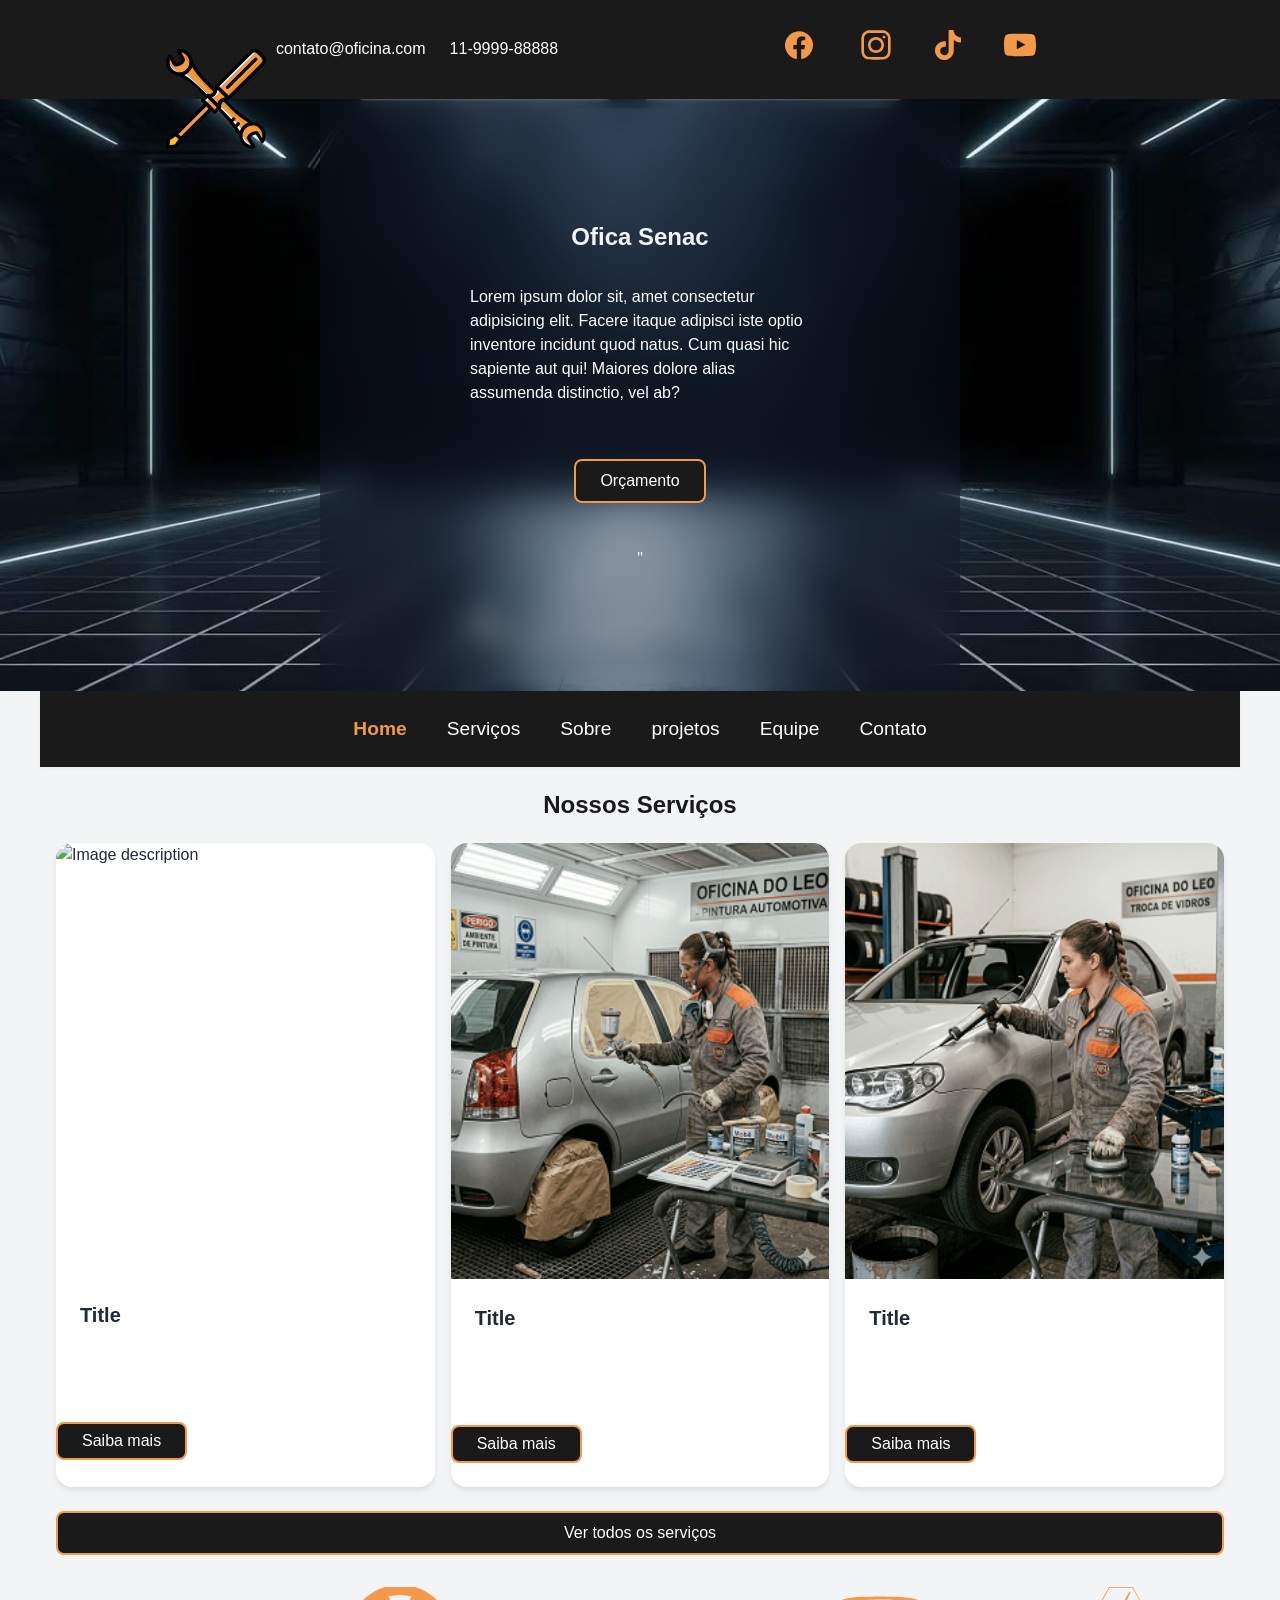
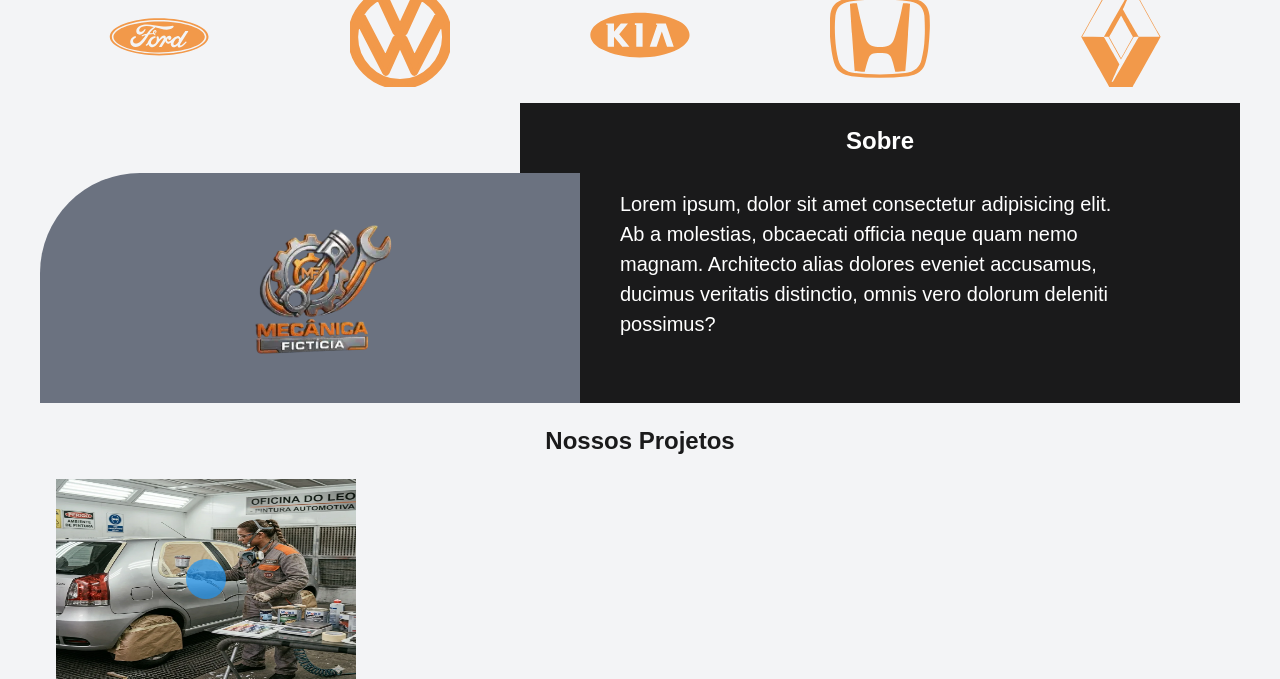
==== index.html @ e1b53704 "Message: Adicionando fontes." ====
<!DOCTYPE html>
<html lang="pt-BR">
<head>
    <meta charset="UTF-8">
    <meta name="viewport" content="width=device-width, initial-scale=1.0">
    <title>Oficina Senac</title>
    <meta name="description" content="Oficina de Desenvolvimento de sites para carros">
    <meta name="keywords" content="keyword1, keyword2">
    <meta property="og:title" content="Page Title">
    <meta property="og:description" content="Page description">
    <meta property="og:type" content="website">
    <meta property="og:url" content="https://www.example.com">
    <meta property="og:image" content="https://www.example.com/image.jpg">
    <meta name="twitter:card" content="summary_large_image">
    <meta name="twitter:title" content="Page Title">
    <meta name="twitter:description" content="Page description">
    <meta name="twitter:image" content="https://www.example.com/image.jpg">

    <link rel="preload" href="assets/css/microframework.css" as="style"
            onload="this.rel='stylesheet'">
    <noscript>
        <link rel="stylesheet" href="assets/css/microframework.css">
    </noscript>
</head>
<body class="bem-cursor">
    <nav class="bem-navbar">
        <header>
            <a href="#" class="bem-navbar__brand">
                <svg class="bem-logo" height="100px" width="100px" version="1.1" id="Layer_1" xmlns="http://www.w3.org/2000/svg" xmlns:xlink="http://www.w3.org/1999/xlink" viewBox="0 0 512.853 512.853" xml:space="preserve" fill="#000000">
                    <g id="SVGRepo_bgCarrier" stroke-width="0"></g>
                    <g id="SVGRepo_tracerCarrier" stroke-linecap="round" stroke-linejoin="round"></g>
                    <g id="SVGRepo_iconCarrier"> 
                        <path style="fill:#f2994a ;" =""="" d="M443.733,492.928l-15.36-40.107l0.853-3.413c4.267-11.093,15.36-16.213,29.013-13.653l4.267,0.853 l29.013,42.667c11.093-19.627,0.853-51.2-24.747-72.533c-18.773-14.507-42.667-18.773-58.027-10.24 c-24.747,13.653-21.333,51.2,5.12,77.653C426.667,487.808,429.227,492.075,443.733,492.928"></path> 
                        <path style="fill:#FFFFFF;" d="M413.867,474.155c-23.04-23.04-28.16-54.613-12.8-71.68c-22.187,23.04-22.187,60.587,0.853,83.627 c13.653,13.653,30.72,18.773,48.64,17.067l-6.827-9.387C433.493,490.368,423.253,483.542,413.867,474.155"></path> 
                        <path style="fill:#FD9808;" d="M477.867,395.648c-19.627-14.507-46.933-14.507-67.413-0.853c-3.413,2.56-6.827,5.12-9.387,7.68 c1.707-1.707,4.267-3.413,6.827-5.12c15.36-8.533,38.4-4.267,58.027,10.24c24.747,19.627,34.987,48.64,26.453,68.267l0.853,0.853 C511.147,451.115,506.027,415.275,477.867,395.648"></path> 
                        <path style="fill:#f2994a ;" =""="" d="M111.787,89.302L111.787,89.302c5.12,13.653,4.267,23.893-4.267,26.453 c-5.12,1.707-11.947,0.853-19.627-2.56l0,0c31.573,24.747,168.96,157.867,197.973,186.88l35.84,35.84 c23.04,23.04,55.467,60.587,79.36,89.6l0,0c-5.12-12.8-5.12-23.04,4.267-26.453c5.12-1.707,11.947-0.853,19.627,2.56l0,0 c-29.013-24.747-66.56-56.32-89.6-79.36l-35.84-35.84C271.36,257.408,136.533,120.875,111.787,89.302"></path> 
                        <path style="fill:#FFFFFF;" d="M321.707,336.768l-35.84-35.84c-25.6-25.6-159.573-156.16-186.88-177.493 c-8.533,5.12-18.773,7.68-29.013,7.68l-0.853,0.853c36.693,18.773,175.787,150.187,205.653,180.053l35.84,35.84 c23.04,23.04,51.2,64,72.533,96.427l0.853-0.853c0-10.24,2.56-19.627,7.68-29.013C369.493,387.968,342.187,357.248,321.707,336.768"></path> 
                        <path style="fill:#FD9808;" d="M311.467,276.182C282.453,247.168,149.333,108.928,130.56,72.235l-0.853,0.853 c0,10.24-2.56,19.627-7.68,29.013c21.333,27.307,153.6,159.573,179.2,185.173l35.84,35.84c20.48,20.48,51.2,46.933,77.653,69.973 c8.533-5.12,18.773-7.68,29.013-7.68l0.853-0.853c-32.427-21.333-73.387-49.493-96.427-72.533L311.467,276.182z"></path> 
                        <path style="fill:#f2994a ;" =""="" d="M63.147,16.768l22.187,46.08l-1.707,3.413c-3.413,11.093-15.36,16.213-29.013,12.8l-4.267-0.853 L21.333,35.542c-11.093,19.627-0.853,51.2,24.747,72.533c18.773,14.507,42.667,18.773,58.027,10.24 c24.747-13.653,21.333-51.2-5.12-77.653C86.187,27.862,77.653,18.475,63.147,16.768"></path> 
                        <path style="fill:#FD9808;" d="M62.293,10.795l5.973,11.093c10.24,3.413,21.333,9.387,30.72,18.773 c23.04,23.04,28.16,54.613,12.8,71.68c22.187-23.04,22.187-60.587-0.853-83.627C97.28,15.062,79.36,9.088,62.293,10.795"></path> 
                        <path style="fill:#FFFFFF;" d="M104.107,118.315c-15.36,8.533-38.4,4.267-58.027-10.24c-24.747-19.627-34.987-48.64-26.453-68.267 l-0.853-1.707c-17.067,25.6-11.947,62.293,15.36,81.92c19.627,14.507,46.933,14.507,67.413,0.853c3.413-2.56,6.827-5.12,9.387-7.68 C109.227,114.902,106.667,116.608,104.107,118.315"></path> 
                        <path style="fill:#FCC309;" d="M19.627,504.022L7.68,492.075l11.947-35.84l35.84-23.893l23.893,23.893l-23.893,35.84L19.627,504.022 z"></path> 
                        <g> 
                        <path style="fill:#f2994a ;" =""="" d="M80.213,457.088L56.32,433.195l152.747-152.747l23.893,23.893L80.213,457.088z"></path> 
                        <path style="fill:#f2994a ;" =""="" d="M238.08,308.608l-34.133-34.133l23.893-23.893l34.133,34.133L238.08,308.608z"></path> 
                        </g> 
                        <path style="fill:#FD9808;" d="M259.413,287.275l-23.893,23.893l12.8,12.8l23.893-23.893L259.413,287.275z"></path> 
                        <path style="fill:#FFFFFF;" d="M211.627,240.342l-23.893,24.747l12.8,12.8l23.893-23.893L211.627,240.342z"></path> 
                        <path style="fill:#f2994a ;" =""="" d="M256.853,290.688c12.8-18.773,15.36-29.013,22.187-35.84c6.827-6.827,17.92-9.387,24.747-11.093 L268.8,208.768c-1.707,7.68-4.267,17.92-11.093,24.747s-17.92,9.387-35.84,22.187L256.853,290.688z"></path> 
                        <path style="fill:#FFFFFF;" d="M260.267,236.928c6.827-6.827,10.24-17.067,12.8-23.04l12.8,12.8L256,196.822 c0.853,9.387,0.853,23.04-5.973,29.867c-6.827,6.827-17.92,15.36-27.307,12.8l8.533,8.533 C237.227,248.022,252.587,244.608,260.267,236.928"></path> 
                        <path style="fill:#FD9808;" d="M298.667,240.342c-6.827,2.56-16.213,5.973-23.04,12.8s-10.24,17.067-12.8,23.04l-23.893-2.56 l29.867,29.867c10.24-19.627,9.387-33.28,16.213-40.96c6.827-6.827,20.48-6.827,29.867-5.973L298.667,240.342z"></path> 
                        <path style="fill:#f2994a ;" =""="" d="M303.787,243.755l-34.133-34.133L452.267,26.155c9.387-9.387,24.747-9.387,34.133,0l0,0 c9.387,9.387,9.387,23.893,0,33.28L303.787,243.755z"></path> 
                        <path style="fill:#FFFFFF;" d="M268.8,209.622l183.467-184.32c9.387-9.387,24.747-9.387,34.133,0l-9.387-9.387 c-11.093-11.093-29.867-11.093-40.96,0L256,195.968l29.867,29.867L268.8,209.622z"></path> 
                        <path style="fill:#FD9808;" d="M495.787,35.542l-9.387-9.387c9.387,9.387,9.387,23.893,0,33.28l-183.467,184.32l12.8,12.8 L495.787,75.648C506.88,64.555,506.88,46.635,495.787,35.542"></path> 
                        <path d="M354.133,408.448c-2.56,0-4.267-0.853-5.973-2.56c-3.413-3.413-3.413-8.533,0-11.947l17.067-17.067 c3.413-3.413,8.533-3.413,11.947,0c3.413,3.413,3.413,8.533,0,11.947l-17.067,17.067C358.4,407.595,356.693,408.448,354.133,408.448 z"></path> 
                        <path d="M69.973,137.088c-13.653,0-27.307-4.267-39.253-12.8C0,102.955-7.68,61.995,12.8,31.275c1.707-2.56,4.267-4.267,6.827-3.413 c2.56,0,5.973,1.707,6.827,4.267L51.2,73.088c11.947,0.853,23.893-5.973,29.013-17.067l0,0L56.32,13.355 c-1.707-2.56-1.707-5.973,0-8.533c0.853-1.707,3.413-3.413,5.973-4.267c20.48-1.707,40.96,5.12,55.467,19.627 s21.333,34.133,19.627,54.613s-12.8,38.4-29.867,50.347C96.427,133.675,82.773,137.088,69.973,137.088z M20.48,54.315 c-5.973,20.48,1.707,43.52,19.627,56.32c17.067,11.947,40.107,11.947,57.173,0.853c12.8-8.533,21.333-22.187,23.04-37.547 s-4.267-29.867-14.507-40.96c-7.68-7.68-17.067-12.8-27.307-14.507L97.28,50.902c1.707,2.56,1.707,5.12,0,7.68l-1.707,4.267 C87.04,79.915,69.12,90.155,49.493,89.302h-4.267c-2.56,0-5.12-1.707-6.827-4.267L20.48,54.315z"></path> 
                        <path d="M443.733,510.848c-17.92,0-34.987-6.827-47.787-19.627c-14.507-14.507-21.333-34.133-19.627-54.613 c1.707-20.48,12.8-38.4,29.867-50.347c23.04-15.36,53.76-15.36,76.8,0.853c29.867,21.333,38.4,62.293,17.92,93.013 c-1.707,2.56-4.267,3.413-7.68,4.267c-2.56,0-5.973-1.707-6.827-4.267l-23.893-40.96c-12.8-0.853-23.893,5.973-29.867,17.067 l24.747,41.813c1.707,2.56,1.707,5.973,0,8.533c-1.707,2.56-4.267,4.267-6.827,4.267 C448.853,510.848,446.293,510.848,443.733,510.848z M443.733,391.382c-10.24,0-19.627,2.56-28.16,8.533 c-12.8,8.533-21.333,22.187-23.04,37.547c-1.707,15.36,4.267,29.867,14.507,40.96c7.68,7.68,17.067,12.8,27.307,14.507 l-18.773-32.427c-1.707-2.56-1.707-5.12,0-7.68l1.707-4.267c8.533-17.067,26.453-28.16,46.08-26.453h4.267 c2.56,0,5.12,1.707,6.827,4.267l17.92,30.72c5.973-20.48-1.707-43.52-19.627-56.32C464.213,394.795,453.973,391.382,443.733,391.382 z"></path> 
                        <path d="M333.653,381.142c-2.56,0-4.267-0.853-5.973-2.56c-3.413-3.413-3.413-8.533,0-11.947l13.653-13.653 c3.413-3.413,8.533-3.413,11.947,0c3.413,3.413,3.413,8.533,0,11.947l-13.653,13.653 C337.92,380.288,336.213,381.142,333.653,381.142z"></path> 
                        <path d="M320.853,260.822L320.853,260.822c-2.56,0-4.267-0.853-5.973-2.56l-60.587-60.587c-3.413-3.413-3.413-8.533,0-11.947 L430.08,10.795c13.653-13.653,35.84-13.653,49.493,0l23.04,23.04c13.653,13.653,13.653,35.84,0,49.493L326.827,258.262 C325.12,259.968,322.56,260.822,320.853,260.822z M272.213,191.702L320,239.488l169.813-168.96c6.827-6.827,6.827-17.92,0-24.747 l-23.04-23.04c-6.827-6.827-17.92-6.827-24.747,0L272.213,191.702z"></path> 
                        <path d="M249.173,332.502c-2.56,0-4.267-0.853-5.973-2.56l-60.587-60.587c-3.413-3.413-3.413-8.533,0-11.947l23.893-23.893 c1.707-1.707,3.413-2.56,5.973-2.56l0,0c2.56,0,4.267,0.853,5.973,2.56l60.587,60.587c3.413,3.413,3.413,8.533,0,11.947L256,329.942 C254.293,330.795,251.733,332.502,249.173,332.502L249.173,332.502z M201.387,263.382l47.787,47.787l11.947-11.947l-47.787-47.787 L201.387,263.382z"></path> 
                        <path d="M273.92,307.755c-2.56,0-4.267-0.853-5.973-2.56l-60.587-60.587c-2.56-2.56-3.413-5.973-1.707-9.387s5.12-5.12,8.533-5.12 c5.973,0,18.773,0.853,23.893-3.413c5.973-5.973,14.507-27.307,14.507-34.133c0-3.413,1.707-6.827,5.12-8.533 c3.413-1.707,6.827-0.853,9.387,1.707l60.587,60.587c2.56,2.56,3.413,5.973,1.707,9.387c-1.707,3.413-4.267,5.12-8.533,5.12 c-6.827,0-29.013,8.533-34.133,14.507c-5.12,5.12-4.267,17.067-3.413,23.893c0,3.413-1.707,6.827-5.12,8.533 C275.627,307.755,274.773,307.755,273.92,307.755z M232.96,247.168l32.427,32.427c0.853-5.973,3.413-11.947,7.68-16.213 c5.12-5.12,17.92-11.947,29.867-16.213l-37.547-37.547c-4.267,11.947-10.24,24.747-16.213,29.867 C244.907,243.755,238.933,246.315,232.96,247.168z"></path> 
                        <path d="M8.533,512.555c-2.56,0-4.267-0.853-5.973-2.56C0.853,508.288,0,505.728,0,503.168l5.12-41.813 c0-2.56,1.707-4.267,3.413-5.973l37.547-25.6c3.413-2.56,7.68-1.707,11.093,0.853l23.893,23.893c2.56,2.56,3.413,7.68,0.853,11.093 l-25.6,37.547c-1.707,1.707-3.413,3.413-5.973,3.413l-40.96,5.973C9.387,512.555,9.387,512.555,8.533,512.555z M21.333,467.328 l-3.413,26.453l27.307-3.413l19.627-28.16l-14.507-14.507L21.333,467.328z"></path> 
                        <path d="M75.093,469.888c-2.56,0-4.267-0.853-5.973-2.56l-23.893-23.893c-1.707-1.707-2.56-4.267-2.56-5.973 c0-2.56,0.853-4.267,2.56-5.973l156.16-156.16c3.413-3.413,8.533-3.413,11.947,0l23.893,23.893c1.707,1.707,2.56,3.413,2.56,5.973 s-0.853,4.267-2.56,5.973L81.92,467.328C80.213,469.035,77.653,469.888,75.093,469.888z M63.147,437.462l11.947,11.947 l144.213-143.36l-11.947-11.947L63.147,437.462z"></path> 
                        <path d="M315.733,205.355c-2.56,0-4.267-0.853-5.973-2.56c-3.413-3.413-3.413-8.533,0-11.947L454.827,45.782 c3.413-3.413,8.533-3.413,11.947,0c3.413,3.413,3.413,8.533,0,11.947L321.707,202.795C320,204.502,318.293,205.355,315.733,205.355z "></path> 
                        <path d="M383.147,451.115L383.147,451.115c-3.413,0-5.973-1.707-6.827-3.413c-30.72-46.08-53.76-77.653-71.68-95.573l-42.667-42.667 c-3.413-3.413-3.413-8.533,0-11.947l1.707-1.707c-0.853-9.387,0-23.893,8.533-32.427c5.12-5.12,12.8-9.387,18.773-11.947 c3.413-1.707,6.827-0.853,9.387,1.707l51.2,51.2l0,0c17.92,17.92,48.64,40.96,95.573,71.68c2.56,1.707,3.413,3.413,3.413,5.973 s-0.853,5.12-2.56,6.827l-0.853,0.853c-1.707,1.707-3.413,2.56-5.973,2.56c-10.24,0-19.627,3.413-27.307,8.533 c-12.8,9.387-21.333,24.747-21.333,41.813c0,2.56-0.853,4.267-2.56,5.973l-0.853,0.853 C388.267,450.262,385.707,451.115,383.147,451.115z M280.747,304.342l36.693,36.693c16.213,16.213,36.693,42.667,62.293,80.213 c5.12-13.653,13.653-26.453,27.307-34.987c5.12-3.413,10.24-5.973,15.36-7.68c-38.4-25.6-64.853-46.08-80.213-62.293l-46.933-46.933 c-4.267,2.56-7.68,4.267-8.533,5.973c-5.12,5.12-4.267,17.067-3.413,23.893C282.453,300.928,281.6,302.635,280.747,304.342z"></path> 
                        <path d="M208.213,252.288c-2.56,0-4.267-0.853-5.973-2.56l-42.667-42.667c-30.72-30.72-60.587-52.907-93.867-69.973 c-2.56-0.853-4.267-3.413-4.267-5.973c0-2.56,0.853-5.12,2.56-7.68l0.853-0.853c0.853-1.707,3.413-2.56,5.12-2.56 c10.24,0,19.627-3.413,27.307-8.533c14.507-9.387,23.04-24.747,23.04-41.813c0-2.56,0.853-4.267,2.56-5.973l0.853-0.853 c2.56-1.707,5.12-2.56,7.68-2.56c2.56,0,5.12,1.707,5.973,4.267c17.067,33.28,39.253,63.147,70.827,94.72l51.2,51.2 c2.56,2.56,3.413,5.973,1.707,9.387c-2.56,5.973-6.827,14.507-11.947,18.773c-8.533,8.533-23.04,9.387-32.427,8.533l-1.707,1.707 C213.333,251.435,210.773,252.288,208.213,252.288L208.213,252.288z M93.867,132.822c27.307,16.213,52.053,36.693,78.507,63.147 l36.693,36.693c1.707-0.853,3.413-1.707,5.12-1.707c5.973,0,18.773,0.853,23.893-3.413c0.853-0.853,3.413-4.267,5.973-8.533 l-47.787-47.787c-25.6-25.6-46.08-51.2-62.293-78.507c-5.12,13.653-13.653,24.747-26.453,33.28 C103.253,128.555,98.133,131.115,93.867,132.822z"></path> 
                    </g>
                </svg>
            </a>
            <ul class="bem-navbar__menu">
                <li>contato@oficina.com</li>
                <li>11-9999-88888</li>
            </ul>
        </header>
        <ul class="bem-navbar__menu">
            <li class="bem-navbar__item">
                <a href="#" class="bem-navbar__link">
                    <svg class="bem-icon-facebook" width="42px" height="42px" viewBox="0 0 24 24" fill="none" xmlns="http://www.w3.org/2000/svg"><g id="SVGRepo_bgCarrier" stroke-width="0"></g><g id="SVGRepo_tracerCarrier" stroke-linecap="round" stroke-linejoin="round"></g><g id="SVGRepo_iconCarrier"> <path d="M20 12.05C19.9813 10.5255 19.5273 9.03809 18.6915 7.76295C17.8557 6.48781 16.673 5.47804 15.2826 4.85257C13.8921 4.2271 12.3519 4.01198 10.8433 4.23253C9.33473 4.45309 7.92057 5.10013 6.7674 6.09748C5.61422 7.09482 4.77005 8.40092 4.3343 9.86195C3.89856 11.323 3.88938 12.8781 4.30786 14.3442C4.72634 15.8103 5.55504 17.1262 6.69637 18.1371C7.83769 19.148 9.24412 19.8117 10.75 20.05V14.38H8.75001V12.05H10.75V10.28C10.7037 9.86846 10.7483 9.45175 10.8807 9.05931C11.0131 8.66687 11.23 8.30827 11.5161 8.00882C11.8022 7.70936 12.1505 7.47635 12.5365 7.32624C12.9225 7.17612 13.3368 7.11255 13.75 7.14003C14.3498 7.14824 14.9482 7.20173 15.54 7.30003V9.30003H14.54C14.3676 9.27828 14.1924 9.29556 14.0276 9.35059C13.8627 9.40562 13.7123 9.49699 13.5875 9.61795C13.4627 9.73891 13.3667 9.88637 13.3066 10.0494C13.2464 10.2125 13.2237 10.387 13.24 10.56V12.07H15.46L15.1 14.4H13.25V20C15.1399 19.7011 16.8601 18.7347 18.0985 17.2761C19.3369 15.8175 20.0115 13.9634 20 12.05Z" fill="#f2994a"></path> </g></svg>
                </a>
            </li>
            <li class="bem-navbar__item">
                <a href="#" class="bem-navbar__link">
                    <svg class="bem-icon-instagram" width="32px" height="32px" viewBox="0 0 24 24" fill="none" xmlns="http://www.w3.org/2000/svg"><g id="SVGRepo_bgCarrier" stroke-width="0"></g><g id="SVGRepo_tracerCarrier" stroke-linecap="round" stroke-linejoin="round"></g><g id="SVGRepo_iconCarrier"> <path fill-rule="evenodd" clip-rule="evenodd" d="M12 18C15.3137 18 18 15.3137 18 12C18 8.68629 15.3137 6 12 6C8.68629 6 6 8.68629 6 12C6 15.3137 8.68629 18 12 18ZM12 16C14.2091 16 16 14.2091 16 12C16 9.79086 14.2091 8 12 8C9.79086 8 8 9.79086 8 12C8 14.2091 9.79086 16 12 16Z" fill="#f2994a"></path> <path d="M18 5C17.4477 5 17 5.44772 17 6C17 6.55228 17.4477 7 18 7C18.5523 7 19 6.55228 19 6C19 5.44772 18.5523 5 18 5Z" fill="#f2994a"></path> <path fill-rule="evenodd" clip-rule="evenodd" d="M1.65396 4.27606C1 5.55953 1 7.23969 1 10.6V13.4C1 16.7603 1 18.4405 1.65396 19.7239C2.2292 20.8529 3.14708 21.7708 4.27606 22.346C5.55953 23 7.23969 23 10.6 23H13.4C16.7603 23 18.4405 23 19.7239 22.346C20.8529 21.7708 21.7708 20.8529 22.346 19.7239C23 18.4405 23 16.7603 23 13.4V10.6C23 7.23969 23 5.55953 22.346 4.27606C21.7708 3.14708 20.8529 2.2292 19.7239 1.65396C18.4405 1 16.7603 1 13.4 1H10.6C7.23969 1 5.55953 1 4.27606 1.65396C3.14708 2.2292 2.2292 3.14708 1.65396 4.27606ZM13.4 3H10.6C8.88684 3 7.72225 3.00156 6.82208 3.0751C5.94524 3.14674 5.49684 3.27659 5.18404 3.43597C4.43139 3.81947 3.81947 4.43139 3.43597 5.18404C3.27659 5.49684 3.14674 5.94524 3.0751 6.82208C3.00156 7.72225 3 8.88684 3 10.6V13.4C3 15.1132 3.00156 16.2777 3.0751 17.1779C3.14674 18.0548 3.27659 18.5032 3.43597 18.816C3.81947 19.5686 4.43139 20.1805 5.18404 20.564C5.49684 20.7234 5.94524 20.8533 6.82208 20.9249C7.72225 20.9984 8.88684 21 10.6 21H13.4C15.1132 21 16.2777 20.9984 17.1779 20.9249C18.0548 20.8533 18.5032 20.7234 18.816 20.564C19.5686 20.1805 20.1805 19.5686 20.564 18.816C20.7234 18.5032 20.8533 18.0548 20.9249 17.1779C20.9984 16.2777 21 15.1132 21 13.4V10.6C21 8.88684 20.9984 7.72225 20.9249 6.82208C20.8533 5.94524 20.7234 5.49684 20.564 5.18404C20.1805 4.43139 19.5686 3.81947 18.816 3.43597C18.5032 3.27659 18.0548 3.14674 17.1779 3.0751C16.2777 3.00156 15.1132 3 13.4 3Z" fill="#f2994a"></path> </g></svg>
                </a>
            </li>
             <li class="bem-navbar__item">
                <a href="#" class="bem-navbar__link">
                    <svg class="bem-icon-tiktok" fill="#f2994a" width="32px" height="32px" viewBox="0 0 32 32" version="1.1" xmlns="http://www.w3.org/2000/svg"><g id="SVGRepo_bgCarrier" stroke-width="0"></g><g id="SVGRepo_tracerCarrier" stroke-linecap="round" stroke-linejoin="round"></g><g id="SVGRepo_iconCarrier"> <title>tiktok</title> <path d="M16.656 1.029c1.637-0.025 3.262-0.012 4.886-0.025 0.054 2.031 0.878 3.859 2.189 5.213l-0.002-0.002c1.411 1.271 3.247 2.095 5.271 2.235l0.028 0.002v5.036c-1.912-0.048-3.71-0.489-5.331-1.247l0.082 0.034c-0.784-0.377-1.447-0.764-2.077-1.196l0.052 0.034c-0.012 3.649 0.012 7.298-0.025 10.934-0.103 1.853-0.719 3.543-1.707 4.954l0.020-0.031c-1.652 2.366-4.328 3.919-7.371 4.011l-0.014 0c-0.123 0.006-0.268 0.009-0.414 0.009-1.73 0-3.347-0.482-4.725-1.319l0.040 0.023c-2.508-1.509-4.238-4.091-4.558-7.094l-0.004-0.041c-0.025-0.625-0.037-1.25-0.012-1.862 0.49-4.779 4.494-8.476 9.361-8.476 0.547 0 1.083 0.047 1.604 0.136l-0.056-0.008c0.025 1.849-0.050 3.699-0.050 5.548-0.423-0.153-0.911-0.242-1.42-0.242-1.868 0-3.457 1.194-4.045 2.861l-0.009 0.030c-0.133 0.427-0.21 0.918-0.21 1.426 0 0.206 0.013 0.41 0.037 0.61l-0.002-0.024c0.332 2.046 2.086 3.59 4.201 3.59 0.061 0 0.121-0.001 0.181-0.004l-0.009 0c1.463-0.044 2.733-0.831 3.451-1.994l0.010-0.018c0.267-0.372 0.45-0.822 0.511-1.311l0.001-0.014c0.125-2.237 0.075-4.461 0.087-6.698 0.012-5.036-0.012-10.060 0.025-15.083z"></path> </g></svg>                  </a>
            </li>
             <li class="bem-navbar__item">
                <a href="#" class="bem-navbar__link">
                    <svg class="bem-icon-youtube" width="32px" height="32px" viewBox="0 -3 20 20" version="1.1" xmlns="http://www.w3.org/2000/svg" xmlns:xlink="http://www.w3.org/1999/xlink" fill="#f2994a"><g id="SVGRepo_bgCarrier" stroke-width="0"></g><g id="SVGRepo_tracerCarrier" stroke-linecap="round" stroke-linejoin="round"></g><g id="SVGRepo_iconCarrier"> <title>youtube [#168]</title> <desc>Created with Sketch.</desc> <defs> </defs> <g id="Page-1" stroke="none" stroke-width="1" fill="none" fill-rule="evenodd"> <g id="Dribbble-Light-Preview" transform="translate(-300.000000, -7442.000000)" fill="#f2994a"> <g id="icons" transform="translate(56.000000, 160.000000)"> <path d="M251.988432,7291.58588 L251.988432,7285.97425 C253.980638,7286.91168 255.523602,7287.8172 257.348463,7288.79353 C255.843351,7289.62824 253.980638,7290.56468 251.988432,7291.58588 M263.090998,7283.18289 C262.747343,7282.73013 262.161634,7282.37809 261.538073,7282.26141 C259.705243,7281.91336 248.270974,7281.91237 246.439141,7282.26141 C245.939097,7282.35515 245.493839,7282.58153 245.111335,7282.93357 C243.49964,7284.42947 244.004664,7292.45151 244.393145,7293.75096 C244.556505,7294.31342 244.767679,7294.71931 245.033639,7294.98558 C245.376298,7295.33761 245.845463,7295.57995 246.384355,7295.68865 C247.893451,7296.0008 255.668037,7296.17532 261.506198,7295.73552 C262.044094,7295.64178 262.520231,7295.39147 262.895762,7295.02447 C264.385932,7293.53455 264.28433,7285.06174 263.090998,7283.18289" id="youtube-[#168]"> </path> </g> </g> </g> </g></svg>
                </a>
            </li>
        </ul>
    </nav>
    <main>
        <section class="bem-hero">
            <div class="bem-hero__titulo">
                <h1>Ofica Senac</h1>
                <p>Lorem ipsum dolor sit, amet consectetur adipisicing elit. Facere itaque adipisci iste optio inventore incidunt quod natus. Cum quasi hic sapiente aut qui! Maiores dolore alias assumenda distinctio, vel ab?</p>
                <a href="#contato" class="bem-btn bem-btn--primary">
                    Orçamento
                </a>"
            </div>
            <img src="/assets/imagens/imagem_hero/front-hero-1.png" 
            width="500px" alt="Carro Transparent" 
            class="bem-hero_imagem"
            >
        </section>
        <nav class="bem-navbar--secundaria bem-container">
            <input type="checkbox" id="nav-toggle" class="bem-navbar__checkbox">
            <label for="nav-toggle" class="bem-navbar__toggle">☰</label>
            <ul class="bem-navbar__menu">
                <li class="bem-navbar__item">
                    <a href="#" class="bem-navbar__link bem-navbar__link--active">Home</a>
                </li>
                <li class="bem-navbar__item">
                    <a href="#servicos" class="bem-navbar__link">Serviços</a>
                </li>
                <li class="bem-navbar__item">
                    <a href="#sobre" class="bem-navbar__link">Sobre</a>
                </li>
                <li class="bem-navbar__item">
                    <a href="#projetos" class="bem-navbar__link">projetos</a>
                </li>
                <li class="bem-navbar__item">
                    <a href="#equipe" class="bem-navbar__link">Equipe</a>
                </li>
                <li class="bem-navbar__item">
                    <a href="#contato" class="bem-navbar__link">Contato</a>
                </li>
            </ul>
        </nav>
        <!-- adcionar mais seções para ter scroll e a position styck-->
        <section class="bem-container" id="servicos">
            <h2 class="bem-titulo-h2">Nossos Serviços</h2>
            <div class="bem-grid-auto">
                <div class="bem-card">
                    <img class="bem-card__image" src="assets/imagens/imagens-servicos/serv-oleo.png" width="280px" height="320px" alt="Image description">
                    <div class="bem-card__body">
                        <h3 class="bem-card__title">Title</h3>
                        <p>Description</p>
                    </div>
                    <button class="bem-btn bem-btn--primary">
                        Saiba mais
                    </button>
                </div>
                <div class="bem-card">
                    <img class="bem-card__image" src="assets/imagens/imagens-servicos/serv-pintura.png" width="280px" height="320px"  alt="Image description">
                    <div class="bem-card__body">
                        <h3 class="bem-card__title">Title</h3>
                        <p>Description</p>
                    </div>
                    <button class="bem-btn bem-btn--primary">
                        Saiba mais
                    </button>
                </div>
                <div class="bem-card">
                    <img class="bem-card__image" src="assets/imagens/imagens-servicos/serv-vidro.png" width="280px" height="320px"  alt="Image description">
                    <div class="bem-card__body">
                        <h3 class="bem-card__title">Title</h3>
                        <p>Description</p>
                    </div>
                    <button class="bem-btn bem-btn--primary">
                        Saiba mais
                    </button>
                </div>
          </div>
          <a href="servicos.html" class="bem-btn bem-btn--primary">Ver todos os serviços</a>
        </section>
        <section class="bem-container" id="marcas">
            <div class="container-icons">
                <svg class="icon-marcas" fill="#f2994a" version="1.1" id="Layer_1" xmlns="http://www.w3.org/2000/svg" xmlns:xlink="http://www.w3.org/1999/xlink" viewBox="0 0 130 130" xml:space="preserve"><g id="SVGRepo_bgCarrier" stroke-width="0"></g><g id="SVGRepo_tracerCarrier" stroke-linecap="round" stroke-linejoin="round"></g><g id="SVGRepo_iconCarrier"> <path d="M65.2,40.7C29.6,40.7,1,51.4,1,64.8c0,13.3,28.8,24.1,64.2,24.1c35.4,0,64.2-10.8,64.2-24.1 C129.5,51.6,100.6,40.7,65.2,40.7z M65.2,86.8c-34,0-61.5-9.8-61.5-22c0-12.1,27.6-22,61.5-22c34,0,61.5,9.8,61.5,22 C126.8,77,99.2,86.8,65.2,86.8z M90.5,69.7c0,0.1,0,0.2,0,0.2c0,0.1,0.2,0.2,0.3,0.3c0,0,0.1,0.1,0,0.2c-0.4,0.9-0.8,1.4-1.3,2.1 c-0.5,0.7-1,1.2-1.6,1.7c-0.9,0.8-2.3,1.6-3.4,1.1c-0.5-0.3-0.7-0.9-0.7-1.5c0-1.5,0.7-3.1,2-4.7c1.5-1.9,3.3-2.9,4.4-2.3 C91.4,67.3,91.1,68.7,90.5,69.7z M58.7,59.7c-0.1-0.6,0.1-1.3,0.7-1.8c0.3-0.3,0.7-0.3,1-0.1c0.3,0.2,0.1,0.8-0.1,1.3 c-0.3,0.5-0.8,0.9-1.3,0.9C58.8,59.9,58.7,59.9,58.7,59.7z M65.2,44.7c-32.8,0-59.4,9.1-59.4,20.2C5.8,75.9,32.4,85,65.2,85 c32.8,0,59.4-9.1,59.4-20.2C124.6,53.7,98,44.7,65.2,44.7z M34.7,78.1c-3.5,0-6.6-2.1-7-5.9c-0.2-2.1,0.4-3.9,1.6-5.5 c1-1.4,2.8-2.5,4.3-2.8c0.5-0.1,1.1,0,1.4,0.3c0.4,0.5,0.3,1-0.1,1.3c-1.1,0.6-2.5,1.6-3.2,2.9c-0.6,1.1-0.7,2.5,0.2,3.7 c1.4,2.1,5.3,2.2,9-1.2c0.9-0.8,1.7-1.6,2.5-2.6c1.6-1.8,2.1-2.5,4.3-5.5c0,0,0-0.1,0-0.1c0,0,0,0-0.1-0.1c-1.4,0-2.7,0.5-3.9,1.4 c-0.3,0.3-0.8,0.2-1.1-0.1c-0.2-0.4-0.1-0.9,0.3-1.1c1.9-1.4,4.1-1.6,6.2-2c0,0,0.2,0,0.3-0.2c0.9-1.1,1.6-2.2,2.5-3.3 c1-1.2,2.2-2.2,3.1-3.1c1.3-1.1,2.2-1.5,3-2c0.2-0.1,0-0.3-0.1-0.3c-4.8-0.9-9.8-2.1-14.5-0.3c-3.3,1.2-4.7,3.8-4,5.6 c0.5,1.2,2.1,1.4,3.7,0.7c1.3-0.6,2.4-1.6,3.3-2.9c0.5-0.7,1.4-0.2,0.9,1c-1.4,3.3-4.1,5.9-7.3,6c-2.8,0.1-4.5-1.9-4.5-4.4 c0-4.9,5.5-8.2,11.3-8.7c7-0.6,13.6,1.3,20.5,2.1c5.3,0.6,10.4,0.7,15.7-0.6c0.6-0.1,1.1,0.3,1,0.9c-0.1,0.9-0.8,1.8-2.5,2.8 c-2,1.1-4.1,1.4-6.3,1.4c-5.3,0-10.2-2-15.3-3.1c0,0.2,0.1,0.5-0.1,0.6c-2.8,2.1-5.4,4.2-7.1,7.1c-0.1,0.1,0,0.1,0.1,0.1 c1.5-0.1,2.8-0.1,4.2-0.2c0.2,0,0.2-0.1,0.2-0.3c-0.1-1,0.2-2.2,1.1-3c0.9-0.8,2.1-0.9,2.8-0.3c0.9,0.7,0.8,1.9,0.3,2.8 c-0.5,0.9-1.3,1.4-2,1.7c0,0-0.2,0-0.1,0.2c0,0.2,1.1,0.8,1.2,1c0.1,0.1,0,0.4-0.1,0.5c-0.1,0.1-0.3,0.2-0.5,0.2 c-0.2,0-0.3-0.1-0.5-0.2c-0.5-0.3-1.1-0.7-1.4-1.2c-0.1-0.2-0.2-0.2-0.5-0.2c-1.5,0.1-3.8,0.3-5.4,0.5c-0.4,0-0.4,0.1-0.5,0.3 c-2.5,4.1-5.2,8.6-8.2,11.6C40.2,77.2,37.5,78.1,34.7,78.1z M103,57.9c-0.5,0.8-9.9,15.2-10.5,16.6c-0.2,0.5-0.2,0.8,0,1.1 c0.5,0.7,1.6,0.3,2.3-0.2c2-1.4,3.4-3.1,5-4.6c0.1-0.1,0.2-0.1,0.3,0c0.2,0.2,0.6,0.5,0.8,0.7c0.1,0.1,0.1,0.2,0,0.3 c-1.5,1.9-3.2,3.6-4.8,4.9c-2.5,1.9-5,2.4-6.3,1.2c-0.5-0.5-0.7-1.1-0.7-1.7c0-0.3-0.2-0.3-0.3-0.2c-1.5,1.5-4.1,3.1-6.4,1.9 c-2-1-2.4-3.3-2-5.3c0,0,0-0.3-0.3-0.2c-0.4,0.3-0.9,0.6-1.6,0.9c-0.8,0.3-1.2,0.4-2,0.4c-1,0-1.8-0.4-2.4-1.4 c-0.3-0.5-0.5-1.3-0.5-1.9c0-0.1-0.1-0.2-0.2,0c-1.6,2.4-3.1,4.8-4.7,7.3c-0.1,0.1-0.2,0.2-0.3,0.2c-1,0-2.1,0-3.1,0 c-0.2,0-0.3-0.1-0.2-0.3c0.6-1.1,3.6-5.5,5.7-9.3c0.6-1,0.5-1.6,0.1-1.8c-0.4-0.3-1.3,0.1-2.1,0.7c-2,1.5-3.7,3.9-4.6,5 c-0.5,0.6-1,1.6-2.3,3c-2.1,2.3-4.9,3.6-7.5,2.7c-1.5-0.5-2.5-1.7-2.9-3.1c-0.1-0.3-0.2-0.4-0.4-0.2c-0.4,0.5-1.3,1.3-2.1,1.8 c-0.1,0.1-0.3,0.2-0.5,0.1c-0.2-0.1-0.7-0.8-0.8-1.1c-0.1-0.2,0-0.3,0.1-0.4c1.1-0.9,1.6-1.5,2.1-2c0.3-0.4,0.6-0.9,0.9-1.7 c0.6-1.6,2.1-4.6,5-6.2c1.1-0.6,2.2-1,3.5-1.2c0.5-0.1,1,0,1.1,0.4c0.1,0.2,0.2,0.6,0.3,0.8c0.1,0.2,0,0.3-0.2,0.4 c-1.7,0.7-3.4,1.7-4.6,3.3c-1.4,1.8-1.7,4-0.8,5.2c0.7,0.9,1.7,1.1,2.8,0.7c1.6-0.5,2.9-1.9,3.6-3.6c0.7-1.8,0.9-3.8,0.3-5.7 c-0.1-0.3,0-0.6,0.2-0.7c0.4-0.3,1-0.6,1.1-0.7c0.4-0.2,0.8-0.1,1,0.2c0.6,0.8,0.9,2,0.9,3.3c0,0.3,0.1,0.3,0.3,0.1 c1-1.1,2-2.2,3-3.1c1-0.8,2.3-1.4,3.4-1.4c1.5,0,2.3,1.1,2.2,2.9c0,0.2,0.2,0.2,0.3,0.1c0.5-0.7,0.8-1,1.3-1.4 c1.1-0.9,2.1-1.3,3.3-1.2c1.4,0.1,2.5,1.4,2.3,2.8c-0.1,0.9-0.7,1.8-1.5,2.2c-0.7,0.4-1.6,0.3-2.2-0.2c-0.5-0.4-0.6-1.1-0.5-1.7 c0-0.1-0.1-0.3-0.3-0.1c-1.4,1.4-1.5,3.2-0.6,4.1c1,0.9,2.4,0.3,3.5-0.4c2-1.3,3.5-3,5.2-4.4c1.2-0.9,2.5-1.7,4-1.9 c0.8-0.1,1.6-0.1,2.4,0.3c1.1,0.4,1.7,1.3,1.8,2.1c0,0.2,0.2,0.3,0.3,0.1c0.8-1.3,5.4-8.1,5.8-8.8c0.1-0.2,0.2-0.3,0.5-0.3 c1,0,2.3,0,3.2,0C103,57.7,103,57.8,103,57.9z"></path> </g></svg>
                <svg class="icon-marcas" fill="#f2994a" viewBox="0 0 24 24" role="img" xmlns="http://www.w3.org/2000/svg" stroke="#f2994a"><g id="SVGRepo_bgCarrier" stroke-width="0"></g><g id="SVGRepo_tracerCarrier" stroke-linecap="round" stroke-linejoin="round"></g><g id="SVGRepo_iconCarrier"><title>Volkswagen icon</title><path d="M12 0C5.36 0 0 5.36 0 12S5.36 24 12 24 24 18.64 24 12 18.64 0 12 0M12 1.41C13.2 1.41 14.36 1.63 15.43 2L12.13 9.13C12.09 9.17 12.09 9.26 12 9.26S11.91 9.17 11.87 9.13L8.57 2C9.64 1.63 10.8 1.42 12 1.42M6.9 2.74L10.72 10.97C10.8 11.14 10.89 11.19 11 11.19H13C13.12 11.19 13.2 11.14 13.29 10.97L17.06 2.74C18.64 3.64 20 4.93 20.96 6.47L15.6 16.84C15.56 16.93 15.5 16.97 15.47 16.97C15.39 16.97 15.39 16.89 15.34 16.84L13.29 12.3C13.2 12.13 13.12 12.09 13 12.09H11C10.89 12.09 10.8 12.13 10.71 12.3L8.66 16.84C8.61 16.89 8.62 16.97 8.53 16.97C8.44 16.97 8.44 16.89 8.4 16.84L3 6.47C3.94 4.93 5.32 3.64 6.9 2.74M2.06 8.53L8.23 20.53C8.31 20.7 8.4 20.83 8.62 20.83C8.83 20.83 8.91 20.7 9 20.53L11.87 14.14C11.91 14.06 11.96 14 12 14C12.09 14 12.09 14.1 12.13 14.14L15.04 20.53C15.13 20.7 15.21 20.83 15.43 20.83C15.64 20.83 15.73 20.7 15.81 20.53L22 8.53C22.37 9.6 22.59 10.76 22.59 12C22.54 17.79 17.79 22.59 12 22.59C6.21 22.59 1.46 17.79 1.46 12C1.46 10.8 1.67 9.65 2.06 8.53Z"></path></g></svg>
                <svg class="icon-marcas" fill="#f2994a" version="1.1" id="Layer_1" xmlns="http://www.w3.org/2000/svg" xmlns:xlink="http://www.w3.org/1999/xlink" viewBox="0 0 2500 2500" xml:space="preserve"><g id="SVGRepo_bgCarrier" stroke-width="0"></g><g id="SVGRepo_tracerCarrier" stroke-linecap="round" stroke-linejoin="round"></g><g id="SVGRepo_iconCarrier"> <path d="M2225.5,857.7c-298.8-150.8-635.7-216.5-969.3-216.5c-336.4,0-687.1,52.5-984.8,216.5C146.6,926.8,8,1047.7,8,1201.8h0 c0,152.4,136.4,278.9,262.4,342.4c299.3,151.3,636.8,216.5,970.9,216.5c336.3,0,687.1-52.5,984.7-215.9 c123.7-67.9,262.9-188.3,262.9-341.9C2488.9,1048.8,2353.6,921.8,2225.5,857.7z M808.8,1492.3l-203.3-244.7h-6.1v244.7h-158V946.7 h-34.8v-36.5h192.8v204.9h6.1l166.8-204.9h177.8l-220.9,271.7l256.3,310.4H808.8z M1314.7,1492.3h-157.9V948.9h-34.2v-40.3h192.2 V1492.3z M1925.6,1492.3l-129.8-380.5l-130.3,380.5h-172.3l189.4-545.7h0h-30.9v-35.9h243.6l198.3,581.6H1925.6z"></path> </g></svg>
                <svg class="icon-marcas" fill="#f2994a" version="1.1" id="Layer_1" xmlns="http://www.w3.org/2000/svg" xmlns:xlink="http://www.w3.org/1999/xlink" viewBox="0 0 44.6 44.6" xml:space="preserve"><g id="SVGRepo_bgCarrier" stroke-width="0"></g><g id="SVGRepo_tracerCarrier" stroke-linecap="round" stroke-linejoin="round"></g><g id="SVGRepo_iconCarrier"> <title>honda-logo</title> <g> <path d="M32.6,7.2c-1,4.6-1.4,6.7-2.3,10s-1.4,6.1-2.5,7.6c-0.8,1.1-2.1,1.8-3.5,1.9c-1.3,0.1-2.7,0.1-4,0 c-1.4-0.1-2.7-0.8-3.5-1.9c-1.1-1.4-1.7-4.4-2.5-7.6S13,11.8,12,7.2l-1.5,0.1c-0.6,0-1.1,0.1-1.6,0.2c0,0,0.6,9.4,0.9,13.4 c0.3,4.2,0.8,11.2,1.2,16.6c0,0,0.9,0.1,2.3,0.2s2.2,0.1,2.2,0.1c0.6-2.4,1.4-5.6,2.2-7c0.5-0.8,1.4-1.3,2.4-1.3 c0.7-0.1,1.4-0.1,2.2-0.1l0,0c0.7,0,1.4,0,2.2,0.1c1,0,1.9,0.5,2.4,1.3c0.9,1.4,1.6,4.6,2.2,7c0,0,0.7,0,2.2-0.1s2.3-0.2,2.3-0.2 c0.5-5.3,1-12.4,1.2-16.6c0.3-4,0.9-13.4,0.9-13.4c-0.5-0.1-1-0.1-1.6-0.2L32.6,7.2z"></path> <path d="M44.4,12.8c-0.6-6-4.6-7.2-8.1-7.8c-2.3-0.3-4.6-0.5-6.9-0.6c-1.8-0.1-5.9-0.2-7.1-0.2s-5.4,0.1-7.1,0.2 C12.8,4.4,10.5,4.6,8.2,5c-3.5,0.6-7.5,1.9-8.1,7.8c-0.2,2-0.2,4-0.2,6c0,2.7,0.2,5.4,0.6,8.1c0.2,2.3,0.7,4.5,1.3,6.8 c0.9,2.6,1.7,3.4,2.6,4.1c1.6,1.1,3.3,1.7,5.2,2c8.4,0.9,16.8,0.9,25.2,0c1.9-0.3,3.6-0.9,5.2-2c1-0.8,1.8-1.5,2.6-4.1 c0.6-2.2,1.1-4.5,1.3-6.8c0.3-2.7,0.5-5.4,0.6-8.1C44.6,16.8,44.5,14.8,44.4,12.8z M42.2,22.8c-0.1,3.3-0.6,6.5-1.4,9.7 c-0.3,1.5-1.1,2.8-2.2,3.9c-1.5,1.2-3.3,1.9-5.1,2c-7.5,0.8-15,0.8-22.5,0c-1.9-0.1-3.6-0.8-5.1-2c-1.1-1.1-1.8-2.4-2.2-3.9 c-0.8-3.2-1.2-6.4-1.4-9.7c-0.2-3.3-0.2-6.7,0.1-10C3,9,4.8,7.2,8.8,6.5c2.2-0.4,4.5-0.6,6.7-0.7c1.9-0.1,5-0.2,6.8-0.2 s4.9,0,6.8,0.2c2.2,0.1,4.5,0.3,6.7,0.7c4,0.7,5.8,2.6,6.3,6.3C42.3,16.1,42.4,19.5,42.2,22.8L42.2,22.8z"></path> </g> </g></svg>
                <svg class="icon-marcas" viewBox="0 0 100 100" version="1.1" xmlns="http://www.w3.org/2000/svg" xmlns:xlink="http://www.w3.org/1999/xlink" fill="#000000"><g id="SVGRepo_bgCarrier" stroke-width="0"></g><g id="SVGRepo_tracerCarrier" stroke-linecap="round" stroke-linejoin="round"></g><g id="SVGRepo_iconCarrier"> <title>renault</title> <desc>Created with Sketch.</desc> <g id="renault" stroke="none" stroke-width="1" fill="none" fill-rule="evenodd"> <path d="M37.4290909,1.05590909 C37.1186364,1.61590909 35.0836364,5.27 32.9072727,9.17636364 C30.7309091,13.0822727 28.0245455,17.9404545 26.8931818,19.9718182 C25.7618182,22.0027273 23.5886364,25.9018182 22.0640909,28.6363636 C20.5395455,31.3709091 18.1527273,35.6536364 16.7595455,38.1536364 C15.3663636,40.6536364 13.3286364,44.31 12.2309091,46.2795455 L10.235,49.8604545 L11.1431818,51.4881818 C11.6427273,52.3831818 14.5327273,57.5472727 17.5654545,62.9640909 C20.5986364,68.3809091 25.2859091,76.7540909 27.9813636,81.5718182 C32.5259091,89.6931818 35.8540909,95.6381818 37.5640909,98.6886364 L38.2672727,99.9431818 L49.9336364,99.9409091 L61.6004545,99.9390909 L62.0863636,99.065 C63.005,97.4122727 68.145,88.22 79.7572727,67.4622727 C82.0736364,63.3213636 85.235,57.6672727 86.7827273,54.8972727 L89.5959091,49.8613636 L86.7340909,44.7177273 C82.7145455,37.4922727 67.5345455,10.1981818 64.4527273,4.65454545 L61.8863636,0.0377272727 L49.94,0.0377272727 L37.9940909,0.0377272727 L37.4290909,1.05590909 M64.6336364,6.59545455 C66.4459091,9.83772727 69.44,15.1963636 71.2877273,18.5036364 C73.1354545,21.8109091 75.445,25.9445455 76.4204545,27.6895455 C84.7268182,42.5481818 88.6490909,49.5827273 88.6959091,49.7045455 C88.7454545,49.8327273 87.6045455,49.8486364 78.24,49.8486364 L67.7286364,49.8486364 L67.3095455,49.1145455 C67.0795455,48.7109091 66.2709091,47.3154545 65.5131818,46.0131818 C62.8531818,41.4427273 58.0527273,33.1822727 55.3045455,28.4468182 C53.7781818,25.8168182 52.3690909,23.3936364 52.1731818,23.0618182 L51.8168182,22.4590909 L52.0968182,21.8018182 C52.2509091,21.44 53.0827273,19.5804545 53.9454545,17.6695455 C56.8718182,11.1877273 59.5645455,5.08 59.5645455,4.92409091 C59.5645455,4.89272727 59.2981818,4.86863636 58.9727273,4.87045455 L58.3809091,4.87363636 L56.5677273,8.06636364 C55.5704545,9.82272727 52.1236364,15.8831818 48.9081818,21.5340909 C42.0890909,33.5186364 41.5754545,34.4218182 36.6140909,43.1427273 C34.5490909,46.7722727 32.86,49.7659091 32.86,49.795 C32.86,49.8245455 33.8718182,49.8495455 35.1090909,49.8509091 L37.3581818,49.8531818 L38.5313636,51.9577273 C39.6240909,53.9172727 47.6640909,68.2936364 49.2681818,71.1554545 C49.6618182,71.8586364 50.015,72.4336364 50.0527273,72.4336364 C50.09,72.4336364 51.9104545,69.2377273 54.0981818,65.3313636 C56.2854545,61.425 59.125,56.3540909 60.4081818,54.0627273 L62.7409091,49.8959091 L65.2245455,49.8704545 C66.5909091,49.8568182 67.7081818,49.8681818 67.7081818,49.8963636 C67.7081818,49.9240909 64.7818182,55.0277273 61.205,61.2377273 C57.6281818,67.4477273 54.1495455,73.4872727 53.4745455,74.6590909 C52.7995455,75.8309091 50.7122727,79.4531818 48.8359091,82.7081818 C46.9595455,85.9636364 44.6259091,90.0118182 43.6504545,91.7045455 L41.8763636,94.7822727 L41.2386364,94.8104545 C40.745,94.8322727 40.6127273,94.8109091 40.6518182,94.7159091 C40.6795455,94.6481818 42.4322727,90.7036364 44.5463636,85.9504545 C46.6609091,81.1972727 48.4013636,77.2763636 48.4140909,77.2368182 C48.4318182,77.1827273 37.0568182,57.3004545 33.3136364,50.8427273 L32.7645455,49.8959091 L21.9240909,49.8486364 L11.0836364,49.8013636 L13.8336364,44.8768182 C15.3459091,42.1686364 16.8954545,39.3986364 17.2763636,38.7218182 C17.6577273,38.0445455 19.3872727,34.955 21.12,31.8559091 C26.39,22.4304545 29.9645455,16.0390909 31.5809091,13.1536364 C32.4272727,11.6431818 34.1309091,8.59590909 35.3677273,6.38272727 C36.6040909,4.16909091 37.8272727,1.985 38.0859091,1.52954545 L38.5559091,0.700909091 L49.9477273,0.700909091 L61.3390909,0.700909091 L64.6336364,6.59545455 M50.6263636,29.6086364 C50.8931818,30.0895455 53.4872727,34.7231818 56.3918182,39.9054545 C59.2963636,45.0877273 61.7368182,49.4622727 61.8154545,49.6268182 L61.9586364,49.9259091 L59.9213636,53.5568182 C58.8004545,55.5536364 56.19,60.2131818 54.12,63.9109091 C52.05,67.6090909 50.2854545,70.75 50.1990909,70.8913636 L50.0422727,71.1481818 L48.0172727,67.5295455 C42.5395455,57.7413636 40.2268182,53.6122727 39.235,51.8513636 C38.6381818,50.7913636 38.1690909,49.8745455 38.1922727,49.8136364 C38.2154545,49.7531818 40.4613636,45.7409091 43.1827273,40.8981818 C45.9040909,36.055 48.555,31.3363636 49.0736364,30.4118182 C49.5918182,29.4872727 50.0445455,28.7318182 50.0790909,28.7327273 C50.1136364,28.7336364 50.36,29.1277273 50.6263636,29.6086364" id="path0" fill="#f2994a"> </path> </g> </g></svg>
            </div>
        </section>
        <section class="bem-container" id="sobre">
            <div class="sobre-img">
                <img src="assets/imagens/logo/logo.webp" alt="Imagem da Marca da oficina">
            </div>
            <div class="sobre-descricao">
                <h2 class="bem-titulo-h2 bem-text-secondary">Sobre</h2>
                <p class="bem-text-xl">Lorem ipsum, dolor sit amet consectetur adipisicing elit. Ab a molestias, obcaecati officia neque quam nemo magnam. Architecto alias dolores eveniet accusamus, ducimus veritatis distinctio, omnis vero dolorum deleniti possimus?</p>
            </div>
        </section>
        <section class="bem-container" id="projetos">
            <h2 class="bem-titulo-h2">Nossos Projetos</h2>
                <div class="img-comp-container">
                <div class="img-comp-img">
                    <img src="assets/imagens/imagem-projetos/pintura-1.webp" width="300" height="200">
                </div>
                <div class="img-comp-img img-comp-overlay">
                    <img src="assets/imagens/imagem-projetos/pintura-2.webp" width="300" height="200">
                </div>
                </div>
        </section>
        <section class="bem-container" id="equipe">

        </section>
        <section class="bem-container" id="contato">

        </section>
     </main>
     <footer>

     </footer>
     <script src="assets/js/script.js"></script>
</body>
</html>
---- assets/css/microframework.css ----
*{margin:0;padding:0;box-sizing:border-box}
:root{
  --bem-primary:#1a1a1b;
  --bem-secondary:#ffffff;
  --bem-tertiary: #f2994a; 

  --bem-success:#10b981;
  --bem-danger:#ef4444;
  --bem-warning:#f59e0b;
  --bem-dark:#1f2937;
  --bem-light:#f3f4f6;
  --bem-bg:#1a1a1b;
  --bem-surface:#ffffff;
  --bem-text:#1f2937;
  --bem-text-muted:#6b7280;
  --bem-border:#e5e7eb;
  --bem-spacing-xs:.25rem;
  --bem-spacing-sm:.5rem;
  --bem-spacing-md:1rem;
  --bem-spacing-lg:1.5rem;
  --bem-spacing-xl:2rem;
  --bem-font-base:-apple-system, BlinkMacSystemFont, 'Segoe UI', Roboto, Oxygen, Ubuntu, Cantarell, sans-serif;
  --bem-font-mono:'Courier New', monospace;
  --bem-radius-sm:.25rem;
  --bem-radius-md:.5rem;
  --bem-radius-lg:1rem;
  --bem-shadow-sm:0 1px 2px 0 rgba(0,0,0,.05);
  --bem-shadow-md:0 4px 6px -1px rgba(0,0,0,.1);
  --bem-shadow-lg:0 10px 15px -3px rgba(0,0,0,.1);
}
[data-theme="dia"]{
  --bem-primary:#8b5cf6;
  --bem-bg:#f5f5f7;
}
[data-theme="tarde"]{
  --bem-primary:#f97316;
  --bem-secondary:#d946ef;
  --bem-bg:#fdf5ee;
  --bem-surface:#fffaf7;
  --bem-text-muted:#78716c;
  --bem-border:#e7d5c4;
  --bem-light:#fae8d5;
}
[data-theme="noite"]{
  --bem-primary:#2dd4bf;
  --bem-secondary:#a78bfa;
  --bem-success:#34d399;
  --bem-danger:#f87171;
  --bem-bg:#0f172a;
  --bem-surface:#1e293b;
  --bem-text:#f1f5f9;
  --bem-text-muted:#94a3b8;
  --bem-border:#334155;
  --bem-light:#334155;
}
html{
  scroll-behavior: smooth;
}
body{
  font-family:var(--bem-font-base);
  line-height:1.5;
  color:var(--bem-text);
  background:var(--bem-light);
  transition:background .25s, color .25s;
  cursor: url(../imagens/cursor/cursor.svg), auto;
}
a{
  cursor: url(../imagens/cursor/cursor-ancora.svg), auto;
  text-decoration: none;
  color: var(--bem-secondary);
}
p{
  color: var(--bem-secondary);
  padding: 10px 100px;
}

header{
  display: flex;
  justify-content: center;
  align-items: center;
  gap: 2.5rem;
}
.bem-logo{
  position: absolute;
  top: 0;
  left: 50px;
  /*                    x     y      */
  transform: translate(-120px, 0);
  z-index: 1001;
  width: 100px;
}
.icon-marcas{
  width: 100px;
}
.container-icons{
  display: flex;
  align-items: center;
  justify-content: space-around;
  flex-wrap: wrap;
  gap: 50px;
  width: 100%;
  margin: var(--bem-spacing-sm) 0;
  padding: var(--bem-spacing-sm);
}
#sobre{
  position: relative;
  height: 300px;
}
.sobre-img{
  position: absolute;
  top: 70px;
  left: 0;
  display: flex;
  align-items: center;
  justify-content: center;
  border-radius: 100px 0 0 0;
  width: 45%;
  height: 230px;
  z-index: 5;
  background-color: var(--bem-text-muted);
}
.sobre-descricao{
  position: absolute;
  top:0;
  right: 0;
  display: flex;
  flex-direction: column;
  width: 60%;
  height: 300px;
  color: var(--bem-light);
  background-color: var(--bem-bg);
}
.bem-hero{
  /*relativo para c ontrolar a posição absoluta dos filhos  */
  position: relative;
  display: flex;
  align-items: center;
  justify-content: center;
  height: 65.75vh;
  background-image: url(/assets/imagens/imagem_hero/garagem.jpg);
  /*cover = estica e contain manter o tamanho original  */
  background-size: cover;
  background-repeat: no-repeat;
  background-position: center;
  background-color: #0f172a;
  color: var(--bem-light);
}
.bem-hero__titulo{
  display: flex;
  flex-direction: column;
  align-items: center;
  justify-content: center;
  background-color: #0f172a6c;
  backdrop-filter: blur(15px);
  position: absolute;
  top: 0;
  left: calc(50% /2);
  width: 50%;
  height: 100%;
  z-index: 10;
  padding: 50px;
  gap: 20px;
}
.bem-hero_imagem{
  position: absolute;
  bottom: 0;
  right: 20%;
  z-index: 2;
  /*      aumentar o tamnho  horizontal e vertical   
          da equerda para direita e de cima para baixo
  
  */
  transform: scale(1.5) translate(50px, -30px) ;
}
.bem-titulo-h2{
  display: flex;
  align-items: center;
  justify-content: center;
  margin: 20px;
  font-size: 1.5rem;
  color: var(--bem-primary);
}
.bem-container{
  width:100%;
  max-width:1200px;
  margin:0 auto;
  padding:0 var(--bem-spacing-md);
}
.bem-container--fluid{ max-width:100% }
.bem-container--narrow{ max-width:600px }
.bem-grid { display: grid; gap: var(--bem-spacing-md) }
.bem-btn{
  display:flex;
  align-items:center;
  justify-content:center;
  padding:var(--bem-spacing-sm) var(--bem-spacing-lg);
  font-size:1rem;
  font-weight:500;
  border:none;
  border-radius:var(--bem-radius-md);
  cursor:pointer;
  transition:all .2s ease;
  text-decoration:none;
  gap:var(--bem-spacing-sm);
  margin: var(--bem-spacing-lg) 0;
}
.bem-btn:hover{ transform:translateY(-1px);box-shadow:var(--bem-shadow-md) }
.bem-btn:active{ transform:translateY(0) }
.bem-btn--primary{ background-color:var(--bem-primary);color:#fff;border: 2px solid var(--bem-tertiary); }
.bem-btn--primary:hover{ filter:brightness(.9) }
.bem-btn--secondary{ background-color:var(--bem-secondary);color:#fff }
.bem-btn--secondary:hover{ filter:brightness(.9) }
.bem-btn--success{ background-color:var(--bem-success);color:#fff }
.bem-btn--danger{ background-color:var(--bem-danger);color:#fff }
.bem-btn--outline{
  background-color:transparent;
  border:2px solid var(--bem-primary);
  color:var(--bem-primary);
}
.bem-btn--outline:hover{ background-color:var(--bem-primary);color:#fff }
.bem-btn--sm{ padding:var(--bem-spacing-xs) var(--bem-spacing-md);font-size:.875rem }
.bem-btn--lg{ padding:var(--bem-spacing-md) var(--bem-spacing-xl);font-size:1.125rem }
.bem-btn--block{ width:100% }
.bem-btn:disabled,.bem-btn--disabled{ opacity:.5;cursor:not-allowed;pointer-events:none }
.bem-btn__icon{ display:inline-flex;font-size:1.25em }
.bem-btn__text{ display:inline-flex }
.bem-card{
  background-color:var(--bem-surface);
  border-radius:var(--bem-radius-lg);
  box-shadow:var(--bem-shadow-md);
  overflow:hidden;
  transition:all .3s ease;
}
.bem-card:hover{ box-shadow:var(--bem-shadow-lg);transform:translateY(-2px) }
.bem-card--flat{ box-shadow:none;border:1px solid var(--bem-border) }
.bem-card__header{ padding:var(--bem-spacing-lg);border-bottom:1px solid var(--bem-border) }
.bem-card__title{ font-size:1.25rem;font-weight:600;margin:0;color:var(--bem-text) }
.bem-card__subtitle{ font-size:.875rem;color:var(--bem-text-muted);margin-top:var(--bem-spacing-xs) }
.bem-card__body{ padding:var(--bem-spacing-lg) }
.bem-card__footer{
  padding:var(--bem-spacing-lg);
  border-top:1px solid var(--bem-border);
  background-color:var(--bem-light);
}
.bem-card__image{ width:100%;height:auto;display:block }
.bem-card__actions{ display:flex;gap:var(--bem-spacing-sm);align-items:center }
.bem-form{ display:flex;flex-direction:column;gap:var(--bem-spacing-md) }
.bem-form__group{ display:flex;flex-direction:column;gap:var(--bem-spacing-xs) }
.bem-form__label{ font-weight:500;font-size:.875rem;color:var(--bem-text) }
.bem-form__label--required::after{ content:' *';color:var(--bem-danger) }
.bem-form__input,
.bem-form__textarea,
.bem-form__select{
  width:100%;
  padding:var(--bem-spacing-sm) var(--bem-spacing-md);
  border:2px solid var(--bem-border);
  border-radius:var(--bem-radius-md);
  font-size:1rem;
  font-family:inherit;
  transition:all .2s ease;
  background:var(--bem-surface);
  color:var(--bem-text);
}
.bem-form__input:focus,
.bem-form__textarea:focus,
.bem-compare__range:focus-visible{
  opacity:.01;
  outline:3px solid var(--bem-primary);
  outline-offset:-3px;
}
@keyframes bem-fade-in{ from{ opacity:0}to{ opacity:1}}
@keyframes bem-slide-up{ from{ opacity:0;transform:translateY(20px)}to{ opacity:1;transform:translateY(0)}}
@keyframes bem-scale-up{ from{ opacity:0;transform:scale(0.95)}to{ opacity:1;transform:scale(1)}}
.bem-animate-fade-in{ animation:bem-fade-in 0.3s ease forwards}
.bem-animate-slide-up{ animation:bem-slide-up 0.4s ease forwards}
.bem-grid-auto{ display:grid;grid-template-columns:repeat(auto-fit, minmax(280px, 1fr));gap:var(--bem-spacing-md)}
.bem-flex-1{ flex:1}
.bem-flex-wrap{ flex-wrap:wrap}
.bem-h-screen{ height:100vh}
.bem-min-h-screen{ min-height:100vh}
.bem-w-screen{ width:100vw}
.bem-m-0{ margin:0}
.bem-p-0{ padding:0}
.bem-mx-auto{ margin-left:auto;margin-right:auto}
.bem-my-auto{ margin-top:auto;margin-bottom:auto}
.bem-mt-auto{ margin-top:auto}
.bem-pt-xl{ padding-top:var(--bem-spacing-xl)}
.bem-pb-xl{ padding-bottom:var(--bem-spacing-xl)}
.bem-px-lg{ padding-left:var(--bem-spacing-lg);padding-right:var(--bem-spacing-lg)}
.bem-gap-lg{ gap:var(--bem-spacing-lg)}
.bem-gap-xl{ gap:var(--bem-spacing-xl)}
.bem-text-primary{ color:var(--bem-primary)}
.bem-text-secondary{ color:var(--bem-secondary)}
.bem-text-success{ color:var(--bem-success)}
.bem-text-danger{ color:var(--bem-danger)}
.bem-text-muted-util{ color:var(--bem-text-muted)}
.bem-font-bold{ font-weight:700}
.bem-font-medium{ font-weight:500}
.bem-text-xl{ font-size:1.25rem}
.bem-text-2xl{ font-size:1.5rem}
.bem-text-xs{ font-size:0.75rem}
.bem-text-sm{ font-size:0.875rem}
.bem-icon-lg{ font-size:2rem;display:inline-flex;justify-content:center;align-items:center}
.bem-text-underline{ text-decoration:underline}
.bem-bg-glass{ background-color:rgba(255,255,255,.2);backdrop-filter:blur(4px);border:1px solid rgba(255,255,255,.3)}
[data-theme="noite"] .bem-bg-glass{ background-color:rgba(15,23,42,.4);border-color:rgba(255,255,255,.1)}
.bem-border-primary{ border-color:var(--bem-primary)}
.bem-border-top-primary{ border-top:3px solid var(--bem-primary)}
.bem-border-top-secondary{ border-top:3px solid var(--bem-secondary)}
.bem-border-left-success{ border-left-color:var(--bem-success)}
.bem-border-default{ border:1px solid var(--bem-border)}
.bem-max-w-xxs{ max-width:220px}
.bem-max-w-xs{ max-width:280px}
.bem-max-w-sm{ max-width:400px}
.bem-form__input--error,.bem-form__textarea--error,.bem-form__select--error{ border-color:var(--bem-danger) }
.bem-form__input--success,.bem-form__textarea--success,.bem-form__select--success{ border-color:var(--bem-success) }
.bem-form__textarea{ min-height:100px;resize:vertical }
.bem-form__help{ font-size:.875rem;color:var(--bem-text-muted) }
.bem-form__error{ font-size:.875rem;color:var(--bem-danger) }
.bem-form__checkbox,.bem-form__radio{ display:flex;align-items:center;gap:var(--bem-spacing-sm) }
.bem-form__checkbox input,.bem-form__radio input{ width:auto }
.bem-alert{
  padding:var(--bem-spacing-md);
  border-radius:var(--bem-radius-md);
  border-left:4px solid;
  display:flex;
  align-items:flex-start;
  gap:var(--bem-spacing-sm);
}
.bem-alert--info{ background-color:#dbeafe;border-color:var(--bem-primary);color:#1e40af }
.bem-alert--success{ background-color:#d1fae5;border-color:var(--bem-success);color:#065f46 }
.bem-alert--warning{ background-color:#fef3c7;border-color:var(--bem-warning);color:#92400e }
.bem-alert--danger{ background-color:#fee2e2;border-color:var(--bem-danger);color:#991b1b }
.bem-alert__icon{ font-size:1.25rem;flex-shrink:0 }
.bem-alert__content{ flex:1 }
.bem-alert__title{ font-weight:600;margin-bottom:var(--bem-spacing-xs) }
.bem-alert__message{ font-size:.875rem }
.bem-alert__close{
  background:none;border:none;cursor:pointer;padding:0;
  font-size:1.25rem;opacity:.6;transition:opacity .2s;
  color:inherit;
}
.bem-alert__close:hover{ opacity:1 }
.bem-navbar{
  display:flex;
  align-items:center;
  justify-content: space-evenly;
  padding:var(--bem-spacing-md) var(--bem-spacing-lg);
  box-shadow:var(--bem-shadow-sm);
  transition:background .25s;
  position:sticky;
  top:0; 
  z-index:100;
  width: 100%;
  background-color: var(--bem-primary);
  color: var(--bem-secondary);
}
.bem-navbar--secundaria{
  display:flex;
  align-items:center;
  justify-content:center;
  padding:var(--bem-spacing-md) var(--bem-spacing-lg);
  box-shadow:var(--bem-shadow-sm);
  transition:background .25s;
  position:sticky; top: 70px; z-index:10;
  background-color: var(--bem-primary);
  color: var(--bem-secondary);
}
.bem-navbar--dark{ background-color:var(--bem-dark);color:#fff }
.bem-navbar__brand{ font-size:1.5rem;font-weight:700;text-decoration:none;color:inherit; position: relative; }
.bem-navbar__menu{ display:flex;gap:var(--bem-spacing-lg);list-style:none;align-items:center }
.bem-navbar__item{ display:inline-flex }
.bem-navbar__link{ text-decoration:none;color:var(--bem-secondary);padding:var(--bem-spacing-sm);transition:color .2s; font-size: 1.2rem; }
.bem-navbar__link:hover{ color:var(--bem-text-muted) }
.bem-navbar__link--active{ color:var(--bem-tertiary);font-weight:600 }
.bem-navbar__toggle{ display:none;background:none;border:none;font-size:1.5rem;cursor:pointer;color:var(--bem-secondary) }
.bem-modal{
  position:fixed;inset:0;
  background-color:rgba(0,0,0,.5);
  display:flex;align-items:center;justify-content:center;
  z-index:1000;padding:var(--bem-spacing-md);
  animation:bem-fade-in 0.2s ease forwards;
}
.bem-modal--hidden{ display:none }
.bem-modal__dialog{
  background-color:var(--bem-surface);
  border-radius:var(--bem-radius-lg);
  box-shadow:var(--bem-shadow-lg);
  max-width:500px;width:100%;max-height:90vh;overflow:auto;
  animation:bem-scale-up 0.3s cubic-bezier(0.175, 0.885, 0.32, 1.275) forwards;
}
.bem-modal__header{
  padding:var(--bem-spacing-lg);
  border-bottom:1px solid var(--bem-border);
  display:flex;align-items:center;justify-content:space-between;
}
.bem-modal__title{ font-size:1.25rem;font-weight:600;margin:0;color:var(--bem-text) }
.bem-modal__close{
  background:none;border:none;font-size:1.5rem;cursor:pointer;
  padding:0;color:var(--bem-text-muted);transition:color .2s;
}
.bem-modal__close:hover{ color:var(--bem-text) }
.bem-modal__body{ padding:var(--bem-spacing-lg) }
.bem-modal__footer{
  padding:var(--bem-spacing-lg);
  border-top:1px solid var(--bem-border);
  display:flex;gap:var(--bem-spacing-sm);justify-content:flex-end;
}
.bem-navbar__checkbox{ display:none }
.bem-theme-toggle{
  position:fixed;bottom:1.5rem;right:1.5rem;z-index:9999;
  display:flex;gap:.25rem;
  background:var(--bem-surface);
  padding:.375rem;
  border-radius:9999px;
  box-shadow:var(--bem-shadow-lg);
  border:1px solid var(--bem-border);
  transition:background .25s, border-color .25s;
}
.bem-theme-toggle__btn{
  background:none;border:none;cursor:pointer;
  font-size:1.125rem;padding:.375rem .5rem;
  border-radius:9999px;transition:background .15s;
  line-height:1;color:var(--bem-text);
}
.bem-theme-toggle__btn:hover{ background:var(--bem-light) }
.bem-theme-toggle__btn--active{ background:var(--bem-primary);color:#fff }
.bem-text-center{ text-align:center }
.bem-text-left{ text-align:left }
.bem-text-right{ text-align:right }
.bem-mt-sm{ margin-top:var(--bem-spacing-sm) }
.bem-mt-md{ margin-top:var(--bem-spacing-md) }
.bem-mt-lg{ margin-top:var(--bem-spacing-lg) }
.bem-mb-sm{ margin-bottom:var(--bem-spacing-sm) }
.bem-mb-md{ margin-bottom:var(--bem-spacing-md) }
.bem-mb-lg{ margin-bottom:var(--bem-spacing-lg) }
.bem-p-sm{ padding:var(--bem-spacing-sm) }
.bem-p-md{ padding:var(--bem-spacing-md) }
.bem-p-lg{ padding:var(--bem-spacing-lg) }
.bem-flex{ display:flex }
.bem-flex-col{ flex-direction:column }
.bem-items-center{ align-items:center }
.bem-justify-center{ justify-content:center }
.bem-justify-between{ justify-content:space-between }
.bem-gap-sm{ gap:var(--bem-spacing-sm) }
.bem-gap-md{ gap:var(--bem-spacing-md) }
.bem-w-full{ width:100% }
.bem-h-full{ height:100% }
.bem-rounded{ border-radius:var(--bem-radius-md) }
.bem-rounded-full{ border-radius:9999px }
.bem-shadow{ box-shadow:var(--bem-shadow-md) }
.bem-shadow-lg{ box-shadow:var(--bem-shadow-lg) }
.bem-grid-auto-4{ display:grid;grid-template-columns:repeat(auto-fit, minmax(60px, 1fr))}
@media(max-width:768px){
  .bem-hero__titulo{
    left: 0;
    width: 100%;
  }
  .bem-container--narrow{ width:100%; max-width:768px ; }
  .bem-hero_imagem{
    display: none;
  }
  .bem-navbar--secundaria{
    position:fixed; top: 0;
  }
  .bem-logo{
    display: block;
    position: fixed;
    top: 0;
    left: 50%;
    z-index: 151;
  }
  .bem-navbar{
    display: none;
  }
  .bem-grid--cols-2,.bem-grid--cols-3,.bem-grid--cols-4 { grid-template-columns: 1fr }
  .bem-navbar__menu{ display:none }
  .bem-navbar__toggle{ display:block; cursor:pointer; margin-left:auto; }
  .bem-hide-mobile{ display:none !important }
  .bem-navbar__checkbox:checked ~ .bem-navbar__menu {
    display:flex !important;
    flex-direction:column;
    align-items: center;
    position:absolute; top:100%; left:0; right:0;
    background-color:var(--bem-bg);
    padding:var(--bem-spacing-md);
    box-shadow:var(--bem-shadow-md);
    animation:bem-slide-up 0.3s forwards;
    z-index: 1000;
    height: 100vh;
    font-size: 1.5rem;
  }
}

#projetos{
  position: relative;
}

.img-comp-container {
  position: relative;
  height: 200px; /*should be the same height as the images*/
}

.img-comp-img {
  position: absolute;
  width: auto;
  height: auto;
  overflow: hidden;
}

.img-comp-img img {
  display: block;
  vertical-align: middle;
}

.img-comp-slider {
  position: absolute;
  z-index: 9;
  cursor: ew-resize;
  /*set the appearance of the slider:*/
  width: 40px;
  height: 40px;
  background-color: #2196F3;
  opacity: 0.7;
  border-radius: 50%;
}
---- assets/css/microframework.css ----
*{margin:0;padding:0;box-sizing:border-box}
:root{
  --bem-primary:#1a1a1b;
  --bem-secondary:#ffffff;
  --bem-tertiary: #f2994a; 

  --bem-success:#10b981;
  --bem-danger:#ef4444;
  --bem-warning:#f59e0b;
  --bem-dark:#1f2937;
  --bem-light:#f3f4f6;
  --bem-bg:#1a1a1b;
  --bem-surface:#ffffff;
  --bem-text:#1f2937;
  --bem-text-muted:#6b7280;
  --bem-border:#e5e7eb;
  --bem-spacing-xs:.25rem;
  --bem-spacing-sm:.5rem;
  --bem-spacing-md:1rem;
  --bem-spacing-lg:1.5rem;
  --bem-spacing-xl:2rem;
  --bem-font-base:-apple-system, BlinkMacSystemFont, 'Segoe UI', Roboto, Oxygen, Ubuntu, Cantarell, sans-serif;
  --bem-font-mono:'Courier New', monospace;
  --bem-radius-sm:.25rem;
  --bem-radius-md:.5rem;
  --bem-radius-lg:1rem;
  --bem-shadow-sm:0 1px 2px 0 rgba(0,0,0,.05);
  --bem-shadow-md:0 4px 6px -1px rgba(0,0,0,.1);
  --bem-shadow-lg:0 10px 15px -3px rgba(0,0,0,.1);
}
[data-theme="dia"]{
  --bem-primary:#8b5cf6;
  --bem-bg:#f5f5f7;
}
[data-theme="tarde"]{
  --bem-primary:#f97316;
  --bem-secondary:#d946ef;
  --bem-bg:#fdf5ee;
  --bem-surface:#fffaf7;
  --bem-text-muted:#78716c;
  --bem-border:#e7d5c4;
  --bem-light:#fae8d5;
}
[data-theme="noite"]{
  --bem-primary:#2dd4bf;
  --bem-secondary:#a78bfa;
  --bem-success:#34d399;
  --bem-danger:#f87171;
  --bem-bg:#0f172a;
  --bem-surface:#1e293b;
  --bem-text:#f1f5f9;
  --bem-text-muted:#94a3b8;
  --bem-border:#334155;
  --bem-light:#334155;
}
html{
  scroll-behavior: smooth;
}
body{
  font-family:var(--bem-font-base);
  line-height:1.5;
  color:var(--bem-text);
  background:var(--bem-light);
  transition:background .25s, color .25s;
  cursor: url(../imagens/cursor/cursor.svg), auto;
}
a{
  cursor: url(../imagens/cursor/cursor-ancora.svg), auto;
  text-decoration: none;
  color: var(--bem-secondary);
}
p{
  color: var(--bem-secondary);
  padding: 10px 100px;
}

header{
  display: flex;
  justify-content: center;
  align-items: center;
  gap: 2.5rem;
}
.bem-logo{
  position: absolute;
  top: 0;
  left: 50px;
  /*                    x     y      */
  transform: translate(-120px, 0);
  z-index: 1001;
  width: 100px;
}
.icon-marcas{
  width: 100px;
}
.container-icons{
  display: flex;
  align-items: center;
  justify-content: space-around;
  flex-wrap: wrap;
  gap: 50px;
  width: 100%;
  margin: var(--bem-spacing-sm) 0;
  padding: var(--bem-spacing-sm);
}
#sobre{
  position: relative;
  height: 300px;
}
.sobre-img{
  position: absolute;
  top: 70px;
  left: 0;
  display: flex;
  align-items: center;
  justify-content: center;
  border-radius: 100px 0 0 0;
  width: 45%;
  height: 230px;
  z-index: 5;
  background-color: var(--bem-text-muted);
}
.sobre-descricao{
  position: absolute;
  top:0;
  right: 0;
  display: flex;
  flex-direction: column;
  width: 60%;
  height: 300px;
  color: var(--bem-light);
  background-color: var(--bem-bg);
}
.bem-hero{
  /*relativo para c ontrolar a posição absoluta dos filhos  */
  position: relative;
  display: flex;
  align-items: center;
  justify-content: center;
  height: 65.75vh;
  background-image: url(/assets/imagens/imagem_hero/garagem.jpg);
  /*cover = estica e contain manter o tamanho original  */
  background-size: cover;
  background-repeat: no-repeat;
  background-position: center;
  background-color: #0f172a;
  color: var(--bem-light);
}
.bem-hero__titulo{
  display: flex;
  flex-direction: column;
  align-items: center;
  justify-content: center;
  background-color: #0f172a6c;
  backdrop-filter: blur(15px);
  position: absolute;
  top: 0;
  left: calc(50% /2);
  width: 50%;
  height: 100%;
  z-index: 10;
  padding: 50px;
  gap: 20px;
}
.bem-hero_imagem{
  position: absolute;
  bottom: 0;
  right: 20%;
  z-index: 2;
  /*      aumentar o tamnho  horizontal e vertical   
          da equerda para direita e de cima para baixo
  
  */
  transform: scale(1.5) translate(50px, -30px) ;
}
.bem-titulo-h2{
  display: flex;
  align-items: center;
  justify-content: center;
  margin: 20px;
  font-size: 1.5rem;
  color: var(--bem-primary);
}
.bem-container{
  width:100%;
  max-width:1200px;
  margin:0 auto;
  padding:0 var(--bem-spacing-md);
}
.bem-container--fluid{ max-width:100% }
.bem-container--narrow{ max-width:600px }
.bem-grid { display: grid; gap: var(--bem-spacing-md) }
.bem-btn{
  display:flex;
  align-items:center;
  justify-content:center;
  padding:var(--bem-spacing-sm) var(--bem-spacing-lg);
  font-size:1rem;
  font-weight:500;
  border:none;
  border-radius:var(--bem-radius-md);
  cursor:pointer;
  transition:all .2s ease;
  text-decoration:none;
  gap:var(--bem-spacing-sm);
  margin: var(--bem-spacing-lg) 0;
}
.bem-btn:hover{ transform:translateY(-1px);box-shadow:var(--bem-shadow-md) }
.bem-btn:active{ transform:translateY(0) }
.bem-btn--primary{ background-color:var(--bem-primary);color:#fff;border: 2px solid var(--bem-tertiary); }
.bem-btn--primary:hover{ filter:brightness(.9) }
.bem-btn--secondary{ background-color:var(--bem-secondary);color:#fff }
.bem-btn--secondary:hover{ filter:brightness(.9) }
.bem-btn--success{ background-color:var(--bem-success);color:#fff }
.bem-btn--danger{ background-color:var(--bem-danger);color:#fff }
.bem-btn--outline{
  background-color:transparent;
  border:2px solid var(--bem-primary);
  color:var(--bem-primary);
}
.bem-btn--outline:hover{ background-color:var(--bem-primary);color:#fff }
.bem-btn--sm{ padding:var(--bem-spacing-xs) var(--bem-spacing-md);font-size:.875rem }
.bem-btn--lg{ padding:var(--bem-spacing-md) var(--bem-spacing-xl);font-size:1.125rem }
.bem-btn--block{ width:100% }
.bem-btn:disabled,.bem-btn--disabled{ opacity:.5;cursor:not-allowed;pointer-events:none }
.bem-btn__icon{ display:inline-flex;font-size:1.25em }
.bem-btn__text{ display:inline-flex }
.bem-card{
  background-color:var(--bem-surface);
  border-radius:var(--bem-radius-lg);
  box-shadow:var(--bem-shadow-md);
  overflow:hidden;
  transition:all .3s ease;
}
.bem-card:hover{ box-shadow:var(--bem-shadow-lg);transform:translateY(-2px) }
.bem-card--flat{ box-shadow:none;border:1px solid var(--bem-border) }
.bem-card__header{ padding:var(--bem-spacing-lg);border-bottom:1px solid var(--bem-border) }
.bem-card__title{ font-size:1.25rem;font-weight:600;margin:0;color:var(--bem-text) }
.bem-card__subtitle{ font-size:.875rem;color:var(--bem-text-muted);margin-top:var(--bem-spacing-xs) }
.bem-card__body{ padding:var(--bem-spacing-lg) }
.bem-card__footer{
  padding:var(--bem-spacing-lg);
  border-top:1px solid var(--bem-border);
  background-color:var(--bem-light);
}
.bem-card__image{ width:100%;height:auto;display:block }
.bem-card__actions{ display:flex;gap:var(--bem-spacing-sm);align-items:center }
.bem-form{ display:flex;flex-direction:column;gap:var(--bem-spacing-md) }
.bem-form__group{ display:flex;flex-direction:column;gap:var(--bem-spacing-xs) }
.bem-form__label{ font-weight:500;font-size:.875rem;color:var(--bem-text) }
.bem-form__label--required::after{ content:' *';color:var(--bem-danger) }
.bem-form__input,
.bem-form__textarea,
.bem-form__select{
  width:100%;
  padding:var(--bem-spacing-sm) var(--bem-spacing-md);
  border:2px solid var(--bem-border);
  border-radius:var(--bem-radius-md);
  font-size:1rem;
  font-family:inherit;
  transition:all .2s ease;
  background:var(--bem-surface);
  color:var(--bem-text);
}
.bem-form__input:focus,
.bem-form__textarea:focus,
.bem-compare__range:focus-visible{
  opacity:.01;
  outline:3px solid var(--bem-primary);
  outline-offset:-3px;
}
@keyframes bem-fade-in{ from{ opacity:0}to{ opacity:1}}
@keyframes bem-slide-up{ from{ opacity:0;transform:translateY(20px)}to{ opacity:1;transform:translateY(0)}}
@keyframes bem-scale-up{ from{ opacity:0;transform:scale(0.95)}to{ opacity:1;transform:scale(1)}}
.bem-animate-fade-in{ animation:bem-fade-in 0.3s ease forwards}
.bem-animate-slide-up{ animation:bem-slide-up 0.4s ease forwards}
.bem-grid-auto{ display:grid;grid-template-columns:repeat(auto-fit, minmax(280px, 1fr));gap:var(--bem-spacing-md)}
.bem-flex-1{ flex:1}
.bem-flex-wrap{ flex-wrap:wrap}
.bem-h-screen{ height:100vh}
.bem-min-h-screen{ min-height:100vh}
.bem-w-screen{ width:100vw}
.bem-m-0{ margin:0}
.bem-p-0{ padding:0}
.bem-mx-auto{ margin-left:auto;margin-right:auto}
.bem-my-auto{ margin-top:auto;margin-bottom:auto}
.bem-mt-auto{ margin-top:auto}
.bem-pt-xl{ padding-top:var(--bem-spacing-xl)}
.bem-pb-xl{ padding-bottom:var(--bem-spacing-xl)}
.bem-px-lg{ padding-left:var(--bem-spacing-lg);padding-right:var(--bem-spacing-lg)}
.bem-gap-lg{ gap:var(--bem-spacing-lg)}
.bem-gap-xl{ gap:var(--bem-spacing-xl)}
.bem-text-primary{ color:var(--bem-primary)}
.bem-text-secondary{ color:var(--bem-secondary)}
.bem-text-success{ color:var(--bem-success)}
.bem-text-danger{ color:var(--bem-danger)}
.bem-text-muted-util{ color:var(--bem-text-muted)}
.bem-font-bold{ font-weight:700}
.bem-font-medium{ font-weight:500}
.bem-text-xl{ font-size:1.25rem}
.bem-text-2xl{ font-size:1.5rem}
.bem-text-xs{ font-size:0.75rem}
.bem-text-sm{ font-size:0.875rem}
.bem-icon-lg{ font-size:2rem;display:inline-flex;justify-content:center;align-items:center}
.bem-text-underline{ text-decoration:underline}
.bem-bg-glass{ background-color:rgba(255,255,255,.2);backdrop-filter:blur(4px);border:1px solid rgba(255,255,255,.3)}
[data-theme="noite"] .bem-bg-glass{ background-color:rgba(15,23,42,.4);border-color:rgba(255,255,255,.1)}
.bem-border-primary{ border-color:var(--bem-primary)}
.bem-border-top-primary{ border-top:3px solid var(--bem-primary)}
.bem-border-top-secondary{ border-top:3px solid var(--bem-secondary)}
.bem-border-left-success{ border-left-color:var(--bem-success)}
.bem-border-default{ border:1px solid var(--bem-border)}
.bem-max-w-xxs{ max-width:220px}
.bem-max-w-xs{ max-width:280px}
.bem-max-w-sm{ max-width:400px}
.bem-form__input--error,.bem-form__textarea--error,.bem-form__select--error{ border-color:var(--bem-danger) }
.bem-form__input--success,.bem-form__textarea--success,.bem-form__select--success{ border-color:var(--bem-success) }
.bem-form__textarea{ min-height:100px;resize:vertical }
.bem-form__help{ font-size:.875rem;color:var(--bem-text-muted) }
.bem-form__error{ font-size:.875rem;color:var(--bem-danger) }
.bem-form__checkbox,.bem-form__radio{ display:flex;align-items:center;gap:var(--bem-spacing-sm) }
.bem-form__checkbox input,.bem-form__radio input{ width:auto }
.bem-alert{
  padding:var(--bem-spacing-md);
  border-radius:var(--bem-radius-md);
  border-left:4px solid;
  display:flex;
  align-items:flex-start;
  gap:var(--bem-spacing-sm);
}
.bem-alert--info{ background-color:#dbeafe;border-color:var(--bem-primary);color:#1e40af }
.bem-alert--success{ background-color:#d1fae5;border-color:var(--bem-success);color:#065f46 }
.bem-alert--warning{ background-color:#fef3c7;border-color:var(--bem-warning);color:#92400e }
.bem-alert--danger{ background-color:#fee2e2;border-color:var(--bem-danger);color:#991b1b }
.bem-alert__icon{ font-size:1.25rem;flex-shrink:0 }
.bem-alert__content{ flex:1 }
.bem-alert__title{ font-weight:600;margin-bottom:var(--bem-spacing-xs) }
.bem-alert__message{ font-size:.875rem }
.bem-alert__close{
  background:none;border:none;cursor:pointer;padding:0;
  font-size:1.25rem;opacity:.6;transition:opacity .2s;
  color:inherit;
}
.bem-alert__close:hover{ opacity:1 }
.bem-navbar{
  display:flex;
  align-items:center;
  justify-content: space-evenly;
  padding:var(--bem-spacing-md) var(--bem-spacing-lg);
  box-shadow:var(--bem-shadow-sm);
  transition:background .25s;
  position:sticky;
  top:0; 
  z-index:100;
  width: 100%;
  background-color: var(--bem-primary);
  color: var(--bem-secondary);
}
.bem-navbar--secundaria{
  display:flex;
  align-items:center;
  justify-content:center;
  padding:var(--bem-spacing-md) var(--bem-spacing-lg);
  box-shadow:var(--bem-shadow-sm);
  transition:background .25s;
  position:sticky; top: 70px; z-index:10;
  background-color: var(--bem-primary);
  color: var(--bem-secondary);
}
.bem-navbar--dark{ background-color:var(--bem-dark);color:#fff }
.bem-navbar__brand{ font-size:1.5rem;font-weight:700;text-decoration:none;color:inherit; position: relative; }
.bem-navbar__menu{ display:flex;gap:var(--bem-spacing-lg);list-style:none;align-items:center }
.bem-navbar__item{ display:inline-flex }
.bem-navbar__link{ text-decoration:none;color:var(--bem-secondary);padding:var(--bem-spacing-sm);transition:color .2s; font-size: 1.2rem; }
.bem-navbar__link:hover{ color:var(--bem-text-muted) }
.bem-navbar__link--active{ color:var(--bem-tertiary);font-weight:600 }
.bem-navbar__toggle{ display:none;background:none;border:none;font-size:1.5rem;cursor:pointer;color:var(--bem-secondary) }
.bem-modal{
  position:fixed;inset:0;
  background-color:rgba(0,0,0,.5);
  display:flex;align-items:center;justify-content:center;
  z-index:1000;padding:var(--bem-spacing-md);
  animation:bem-fade-in 0.2s ease forwards;
}
.bem-modal--hidden{ display:none }
.bem-modal__dialog{
  background-color:var(--bem-surface);
  border-radius:var(--bem-radius-lg);
  box-shadow:var(--bem-shadow-lg);
  max-width:500px;width:100%;max-height:90vh;overflow:auto;
  animation:bem-scale-up 0.3s cubic-bezier(0.175, 0.885, 0.32, 1.275) forwards;
}
.bem-modal__header{
  padding:var(--bem-spacing-lg);
  border-bottom:1px solid var(--bem-border);
  display:flex;align-items:center;justify-content:space-between;
}
.bem-modal__title{ font-size:1.25rem;font-weight:600;margin:0;color:var(--bem-text) }
.bem-modal__close{
  background:none;border:none;font-size:1.5rem;cursor:pointer;
  padding:0;color:var(--bem-text-muted);transition:color .2s;
}
.bem-modal__close:hover{ color:var(--bem-text) }
.bem-modal__body{ padding:var(--bem-spacing-lg) }
.bem-modal__footer{
  padding:var(--bem-spacing-lg);
  border-top:1px solid var(--bem-border);
  display:flex;gap:var(--bem-spacing-sm);justify-content:flex-end;
}
.bem-navbar__checkbox{ display:none }
.bem-theme-toggle{
  position:fixed;bottom:1.5rem;right:1.5rem;z-index:9999;
  display:flex;gap:.25rem;
  background:var(--bem-surface);
  padding:.375rem;
  border-radius:9999px;
  box-shadow:var(--bem-shadow-lg);
  border:1px solid var(--bem-border);
  transition:background .25s, border-color .25s;
}
.bem-theme-toggle__btn{
  background:none;border:none;cursor:pointer;
  font-size:1.125rem;padding:.375rem .5rem;
  border-radius:9999px;transition:background .15s;
  line-height:1;color:var(--bem-text);
}
.bem-theme-toggle__btn:hover{ background:var(--bem-light) }
.bem-theme-toggle__btn--active{ background:var(--bem-primary);color:#fff }
.bem-text-center{ text-align:center }
.bem-text-left{ text-align:left }
.bem-text-right{ text-align:right }
.bem-mt-sm{ margin-top:var(--bem-spacing-sm) }
.bem-mt-md{ margin-top:var(--bem-spacing-md) }
.bem-mt-lg{ margin-top:var(--bem-spacing-lg) }
.bem-mb-sm{ margin-bottom:var(--bem-spacing-sm) }
.bem-mb-md{ margin-bottom:var(--bem-spacing-md) }
.bem-mb-lg{ margin-bottom:var(--bem-spacing-lg) }
.bem-p-sm{ padding:var(--bem-spacing-sm) }
.bem-p-md{ padding:var(--bem-spacing-md) }
.bem-p-lg{ padding:var(--bem-spacing-lg) }
.bem-flex{ display:flex }
.bem-flex-col{ flex-direction:column }
.bem-items-center{ align-items:center }
.bem-justify-center{ justify-content:center }
.bem-justify-between{ justify-content:space-between }
.bem-gap-sm{ gap:var(--bem-spacing-sm) }
.bem-gap-md{ gap:var(--bem-spacing-md) }
.bem-w-full{ width:100% }
.bem-h-full{ height:100% }
.bem-rounded{ border-radius:var(--bem-radius-md) }
.bem-rounded-full{ border-radius:9999px }
.bem-shadow{ box-shadow:var(--bem-shadow-md) }
.bem-shadow-lg{ box-shadow:var(--bem-shadow-lg) }
.bem-grid-auto-4{ display:grid;grid-template-columns:repeat(auto-fit, minmax(60px, 1fr))}
@media(max-width:768px){
  .bem-hero__titulo{
    left: 0;
    width: 100%;
  }
  .bem-container--narrow{ width:100%; max-width:768px ; }
  .bem-hero_imagem{
    display: none;
  }
  .bem-navbar--secundaria{
    position:fixed; top: 0;
  }
  .bem-logo{
    display: block;
    position: fixed;
    top: 0;
    left: 50%;
    z-index: 151;
  }
  .bem-navbar{
    display: none;
  }
  .bem-grid--cols-2,.bem-grid--cols-3,.bem-grid--cols-4 { grid-template-columns: 1fr }
  .bem-navbar__menu{ display:none }
  .bem-navbar__toggle{ display:block; cursor:pointer; margin-left:auto; }
  .bem-hide-mobile{ display:none !important }
  .bem-navbar__checkbox:checked ~ .bem-navbar__menu {
    display:flex !important;
    flex-direction:column;
    align-items: center;
    position:absolute; top:100%; left:0; right:0;
    background-color:var(--bem-bg);
    padding:var(--bem-spacing-md);
    box-shadow:var(--bem-shadow-md);
    animation:bem-slide-up 0.3s forwards;
    z-index: 1000;
    height: 100vh;
    font-size: 1.5rem;
  }
}

#projetos{
  position: relative;
}

.img-comp-container {
  position: relative;
  height: 200px; /*should be the same height as the images*/
}

.img-comp-img {
  position: absolute;
  width: auto;
  height: auto;
  overflow: hidden;
}

.img-comp-img img {
  display: block;
  vertical-align: middle;
}

.img-comp-slider {
  position: absolute;
  z-index: 9;
  cursor: ew-resize;
  /*set the appearance of the slider:*/
  width: 40px;
  height: 40px;
  background-color: #2196F3;
  opacity: 0.7;
  border-radius: 50%;
}
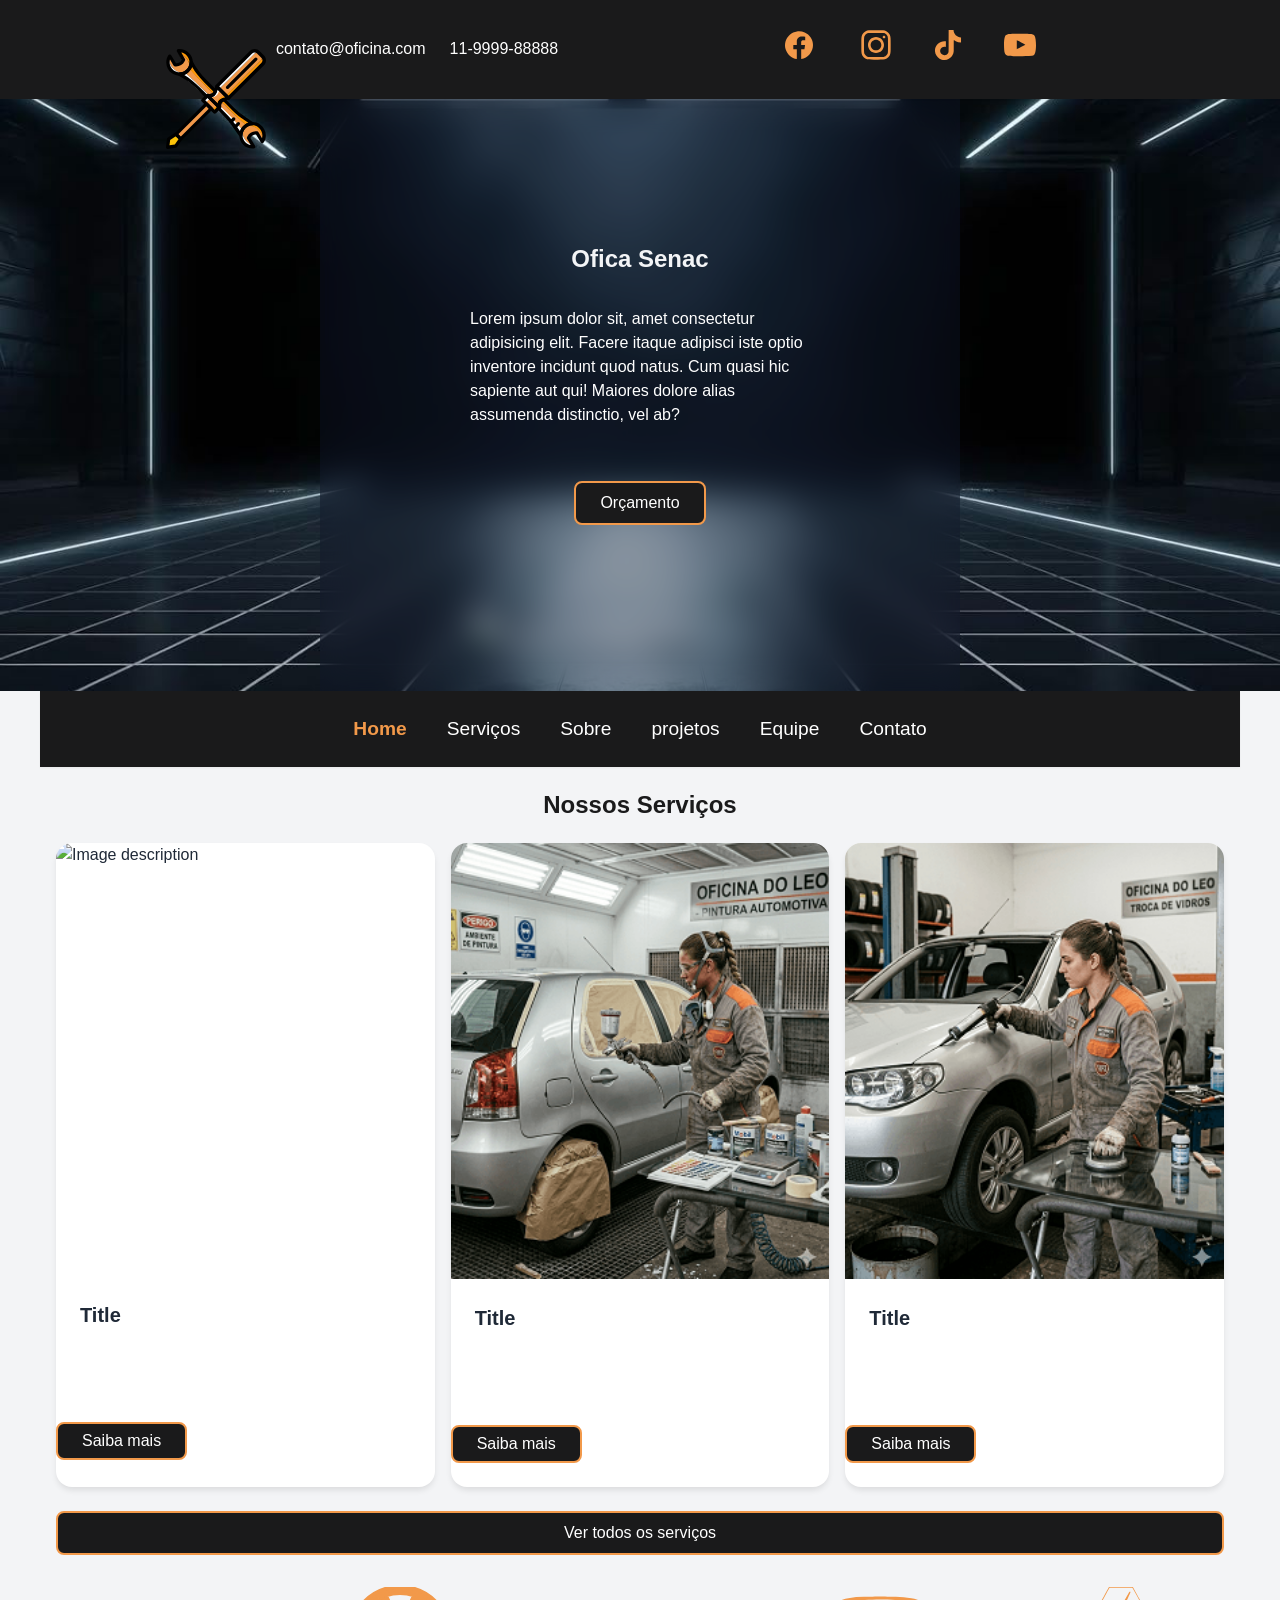
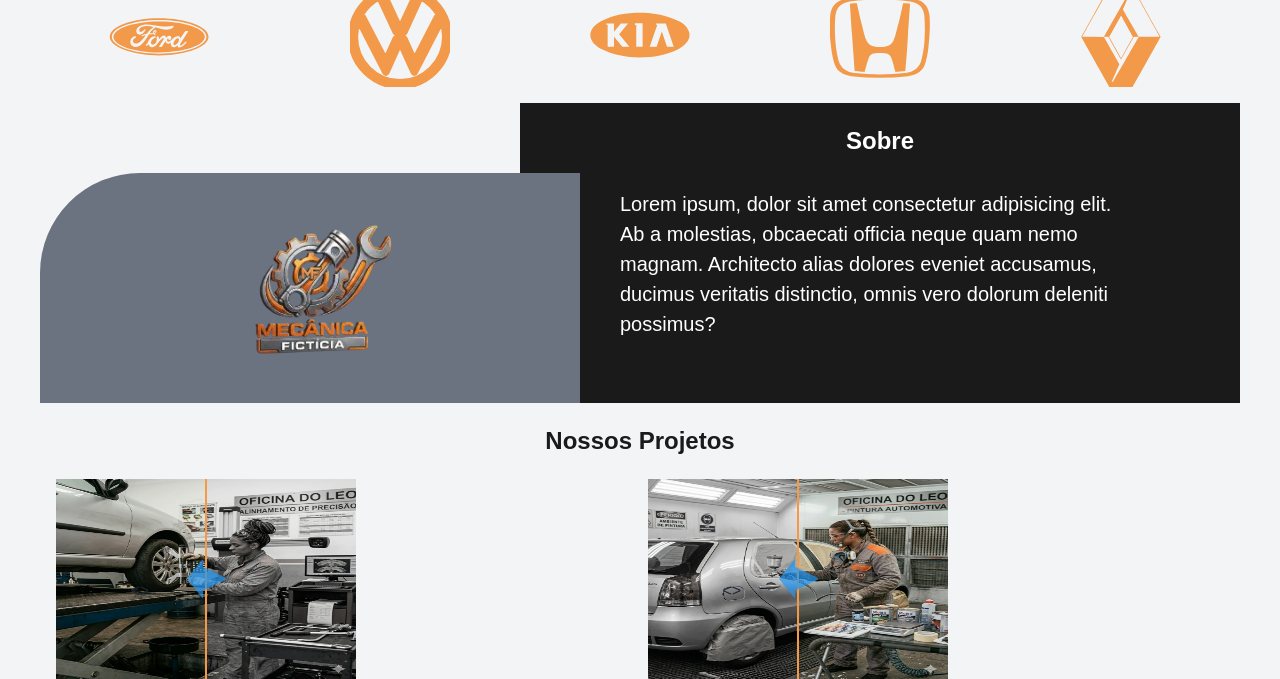
==== commit d6aee7be: "Feat: Slider em Js" ====
--- a/index.html
+++ b/index.html
@@ -101,7 +101,7 @@
                 <p>Lorem ipsum dolor sit, amet consectetur adipisicing elit. Facere itaque adipisci iste optio inventore incidunt quod natus. Cum quasi hic sapiente aut qui! Maiores dolore alias assumenda distinctio, vel ab?</p>
                 <a href="#contato" class="bem-btn bem-btn--primary">
                     Orçamento
-                </a>"
+                </a>
             </div>
             <img src="/assets/imagens/imagem_hero/front-hero-1.png" 
             width="500px" alt="Carro Transparent" 
@@ -189,6 +189,7 @@
         </section>
         <section class="bem-container" id="projetos">
             <h2 class="bem-titulo-h2">Nossos Projetos</h2>
+            <div class="bem-grid-auto">
                 <div class="img-comp-container">
                 <div class="img-comp-img">
                     <img src="assets/imagens/imagem-projetos/pintura-1.webp" width="300" height="200">
@@ -197,6 +198,16 @@
                     <img src="assets/imagens/imagem-projetos/pintura-2.webp" width="300" height="200">
                 </div>
                 </div>
+
+                <div class="img-comp-container">
+                <div class="img-comp-img">
+                    <img src="assets/imagens/imagem-projetos/loira-1.webp" width="300" height="200">
+                </div>
+                <div class="img-comp-img img-comp-overlay">
+                    <img src="assets/imagens/imagem-projetos/loira-2.webp" width="300" height="200">
+                </div>
+                </div>
+            </div>    
         </section>
         <section class="bem-container" id="equipe">
 
--- a/assets/css/microframework.css
+++ b/assets/css/microframework.css
@@ -522,5 +522,19 @@
   height: 40px;
   background-color: #2196F3;
   opacity: 0.7;
-  border-radius: 50%;
+  border-radius: 100%;
+ clip-path: polygon(40% 0%, 40% 20%, 94% 46%, 99% 51%, 40% 80%, 40% 100%, 0% 50%);
+
+}
+
+.img-comp-overlay::after{
+  content: "<>";
+  position: absolute;
+  top: 50%;
+  left: 50%;
+  width: 50px;
+}
+
+.img-comp-overlay{
+  border-right: solid 2px var(--bem-tertiary);
 }
--- a/assets/css/microframework.css
+++ b/assets/css/microframework.css
@@ -522,5 +522,19 @@
   height: 40px;
   background-color: #2196F3;
   opacity: 0.7;
-  border-radius: 50%;
+  border-radius: 100%;
+ clip-path: polygon(40% 0%, 40% 20%, 94% 46%, 99% 51%, 40% 80%, 40% 100%, 0% 50%);
+
+}
+
+.img-comp-overlay::after{
+  content: "<>";
+  position: absolute;
+  top: 50%;
+  left: 50%;
+  width: 50px;
+}
+
+.img-comp-overlay{
+  border-right: solid 2px var(--bem-tertiary);
 }
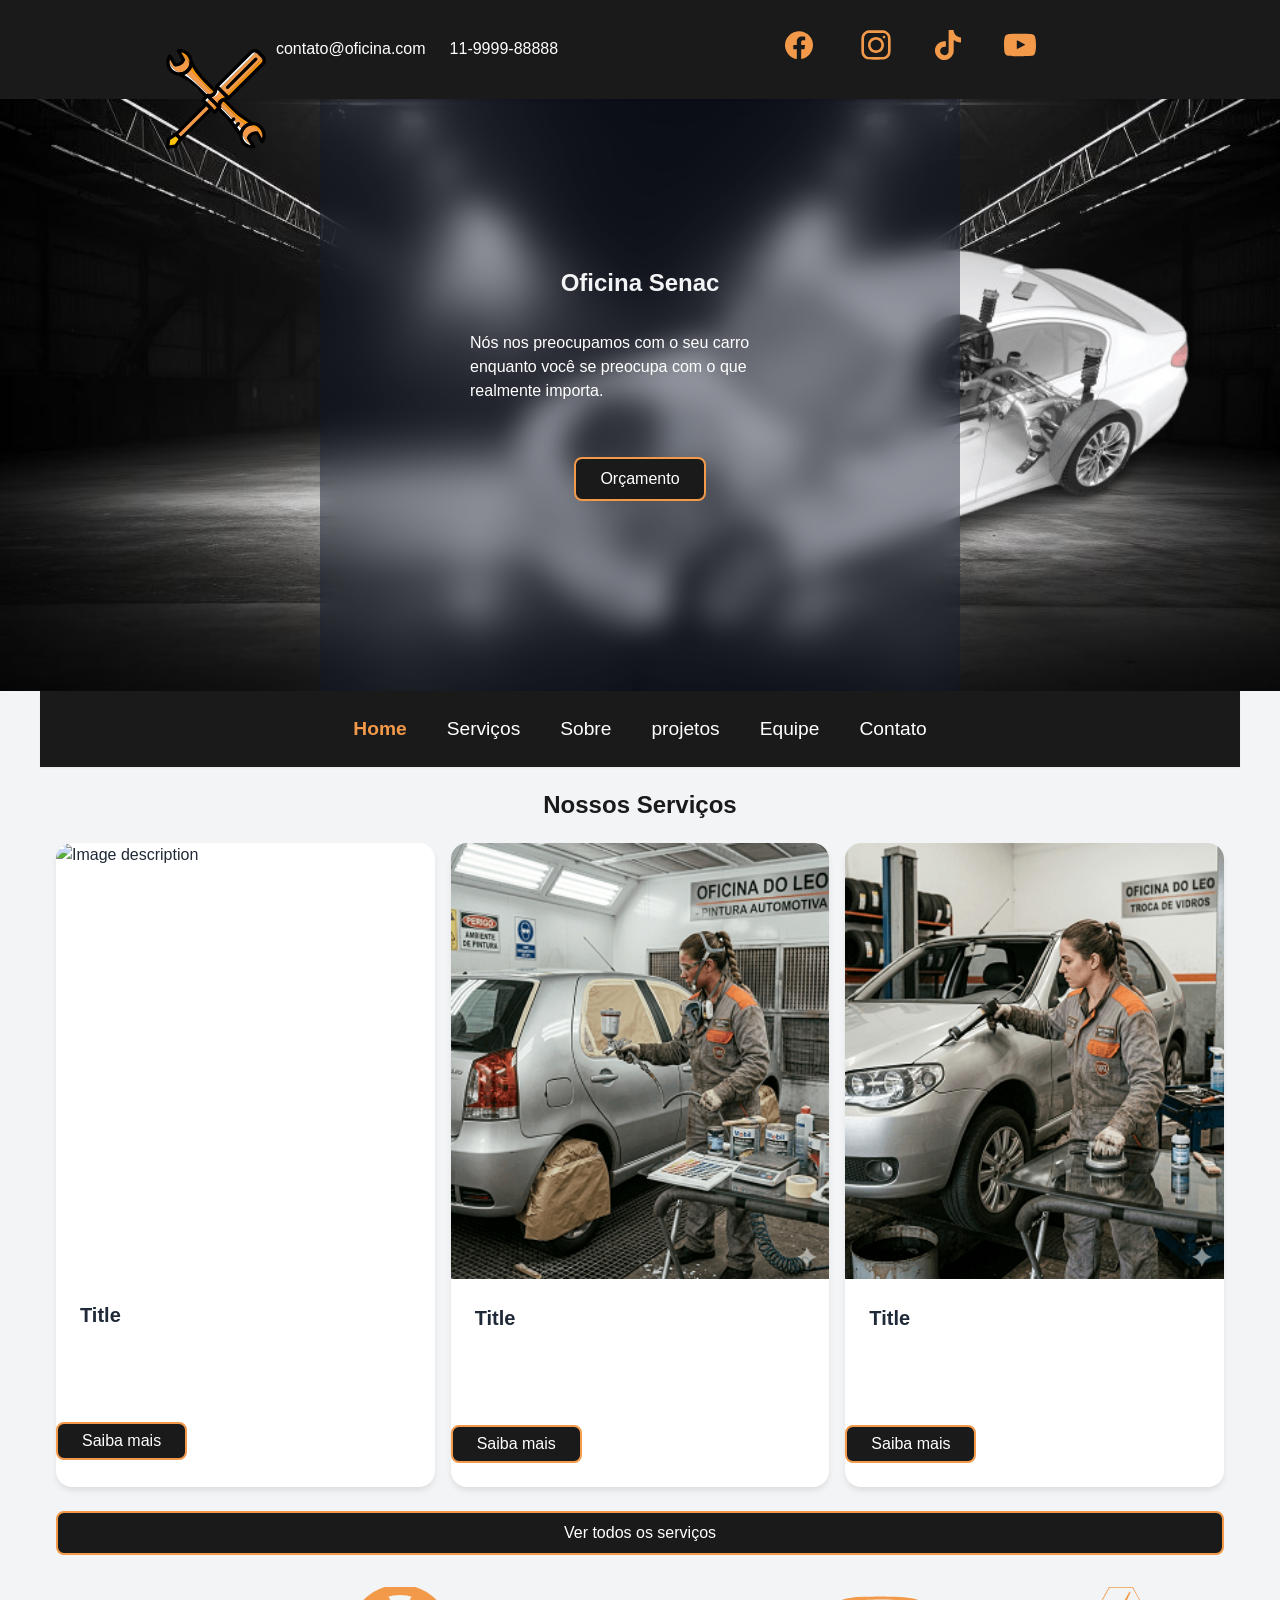
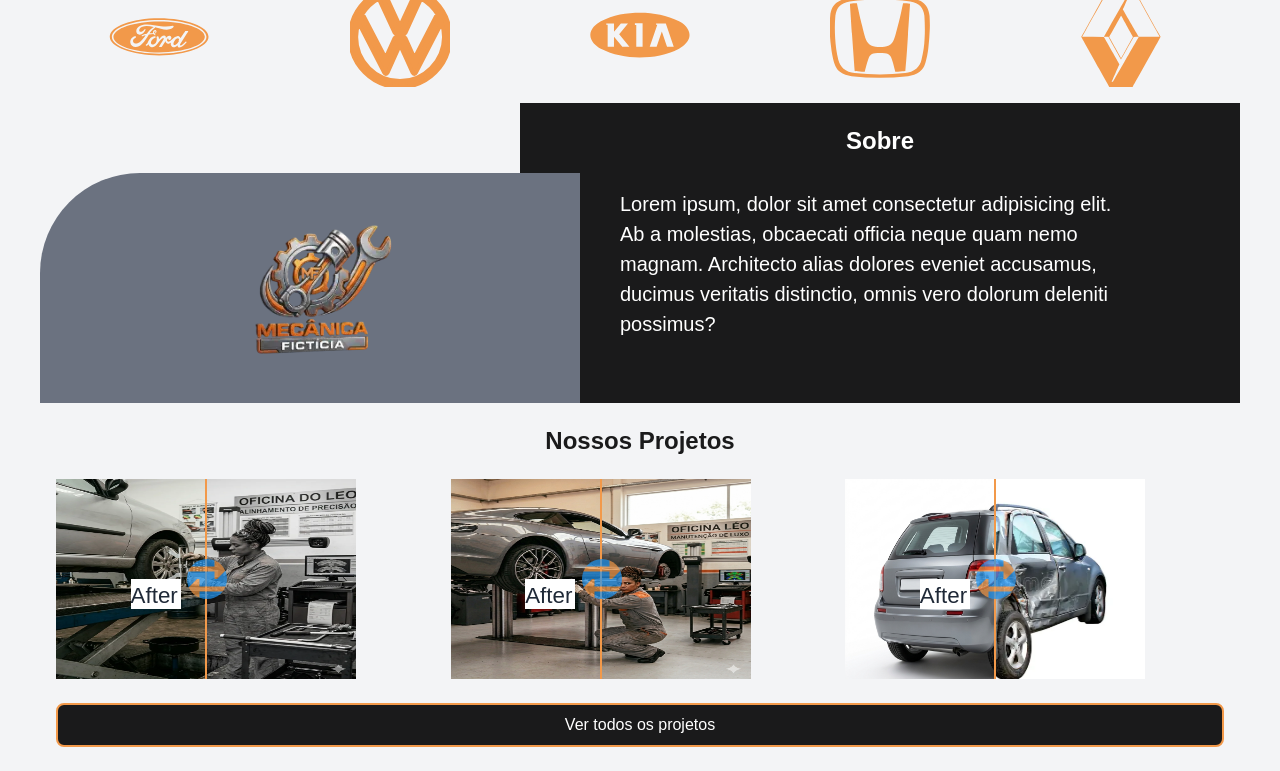
==== commit 8e713c35: "Feat: Criando a página Projetos" ====
--- a/index.html
+++ b/index.html
@@ -97,13 +97,13 @@
     <main>
         <section class="bem-hero">
             <div class="bem-hero__titulo">
-                <h1>Ofica Senac</h1>
-                <p>Lorem ipsum dolor sit, amet consectetur adipisicing elit. Facere itaque adipisci iste optio inventore incidunt quod natus. Cum quasi hic sapiente aut qui! Maiores dolore alias assumenda distinctio, vel ab?</p>
+                <h1>Oficina Senac</h1>
+                <p>Nós nos preocupamos com o seu carro enquanto você se preocupa com o que realmente importa.</p>
                 <a href="#contato" class="bem-btn bem-btn--primary">
                     Orçamento
                 </a>
             </div>
-            <img src="/assets/imagens/imagem_hero/front-hero-1.png" 
+            <img src="/assets/imagens/imagem_hero/frente-hero.png" 
             width="500px" alt="Carro Transparent" 
             class="bem-hero_imagem"
             >
@@ -201,13 +201,25 @@
 
                 <div class="img-comp-container">
                 <div class="img-comp-img">
-                    <img src="assets/imagens/imagem-projetos/loira-1.webp" width="300" height="200">
+                    <img src="assets/imagens/imagem-projetos/carros quebrados/rodas1.png" width="300" height="200">
                 </div>
                 <div class="img-comp-img img-comp-overlay">
-                    <img src="assets/imagens/imagem-projetos/loira-2.webp" width="300" height="200">
-                </div>
-                </div>
+                    <img src="assets/imagens/imagem-projetos/carros quebrados/rodas2.png" width="300" height="200">
+                </div>
+                </div>
+
+                <div class="img-comp-container">
+                <div class="img-comp-img">
+                    <img src="assets/imagens/imagem-projetos/carros quebrados/porta1.png" width="300" height="200">
+                </div>
+                <div class="img-comp-img img-comp-overlay">
+                    <img src="assets/imagens/imagem-projetos/carros quebrados/porta2.png" width="300" height="200">
+                </div>
+                </div>
+                
+                
             </div>    
+            <a href="projetos.html" class="bem-btn bem-btn--primary">Ver todos os projetos</a>
         </section>
         <section class="bem-container" id="equipe">
 
--- a/assets/css/microframework.css
+++ b/assets/css/microframework.css
@@ -137,7 +137,7 @@
   align-items: center;
   justify-content: center;
   height: 65.75vh;
-  background-image: url(/assets/imagens/imagem_hero/garagem.jpg);
+  background-image: url(/assets/imagens/imagem_hero/garagem3.jpg);
   /*cover = estica e contain manter o tamanho original  */
   background-size: cover;
   background-repeat: no-repeat;
@@ -499,6 +499,7 @@
 .img-comp-container {
   position: relative;
   height: 200px; /*should be the same height as the images*/
+  margin: 20x;
 }
 
 .img-comp-img {
@@ -523,16 +524,37 @@
   background-color: #2196F3;
   opacity: 0.7;
   border-radius: 100%;
- clip-path: polygon(40% 0%, 40% 20%, 94% 46%, 99% 51%, 40% 80%, 40% 100%, 0% 50%);
-
+  background-image: url(../imagens/icones/arrow.svg);
+  background-repeat: no-repeat;
+  background-size: contain;
+  background-position: center;
+  border-radius: 100px;
+  animation: esquerda-direita .2s 3;
+
+}
+/* keyframes */
+@keyframes esquerda-direita {
+  0% {
+    left: 130px;    
+  }
+  50% {
+    left: 135px;
+  }
+  100% {
+    bottom: 111px;  
+  }
+  
 }
 
 .img-comp-overlay::after{
-  content: "<>";
+  content: "After";
   position: absolute;
   top: 50%;
   left: 50%;
   width: 50px;
+  height: 30px;
+  background-color: var(--bem-secondary);
+  font-size: 1.4rem;
 }
 
 .img-comp-overlay{
--- a/assets/css/microframework.css
+++ b/assets/css/microframework.css
@@ -137,7 +137,7 @@
   align-items: center;
   justify-content: center;
   height: 65.75vh;
-  background-image: url(/assets/imagens/imagem_hero/garagem.jpg);
+  background-image: url(/assets/imagens/imagem_hero/garagem3.jpg);
   /*cover = estica e contain manter o tamanho original  */
   background-size: cover;
   background-repeat: no-repeat;
@@ -499,6 +499,7 @@
 .img-comp-container {
   position: relative;
   height: 200px; /*should be the same height as the images*/
+  margin: 20x;
 }
 
 .img-comp-img {
@@ -523,16 +524,37 @@
   background-color: #2196F3;
   opacity: 0.7;
   border-radius: 100%;
- clip-path: polygon(40% 0%, 40% 20%, 94% 46%, 99% 51%, 40% 80%, 40% 100%, 0% 50%);
-
+  background-image: url(../imagens/icones/arrow.svg);
+  background-repeat: no-repeat;
+  background-size: contain;
+  background-position: center;
+  border-radius: 100px;
+  animation: esquerda-direita .2s 3;
+
+}
+/* keyframes */
+@keyframes esquerda-direita {
+  0% {
+    left: 130px;    
+  }
+  50% {
+    left: 135px;
+  }
+  100% {
+    bottom: 111px;  
+  }
+  
 }
 
 .img-comp-overlay::after{
-  content: "<>";
+  content: "After";
   position: absolute;
   top: 50%;
   left: 50%;
   width: 50px;
+  height: 30px;
+  background-color: var(--bem-secondary);
+  font-size: 1.4rem;
 }
 
 .img-comp-overlay{
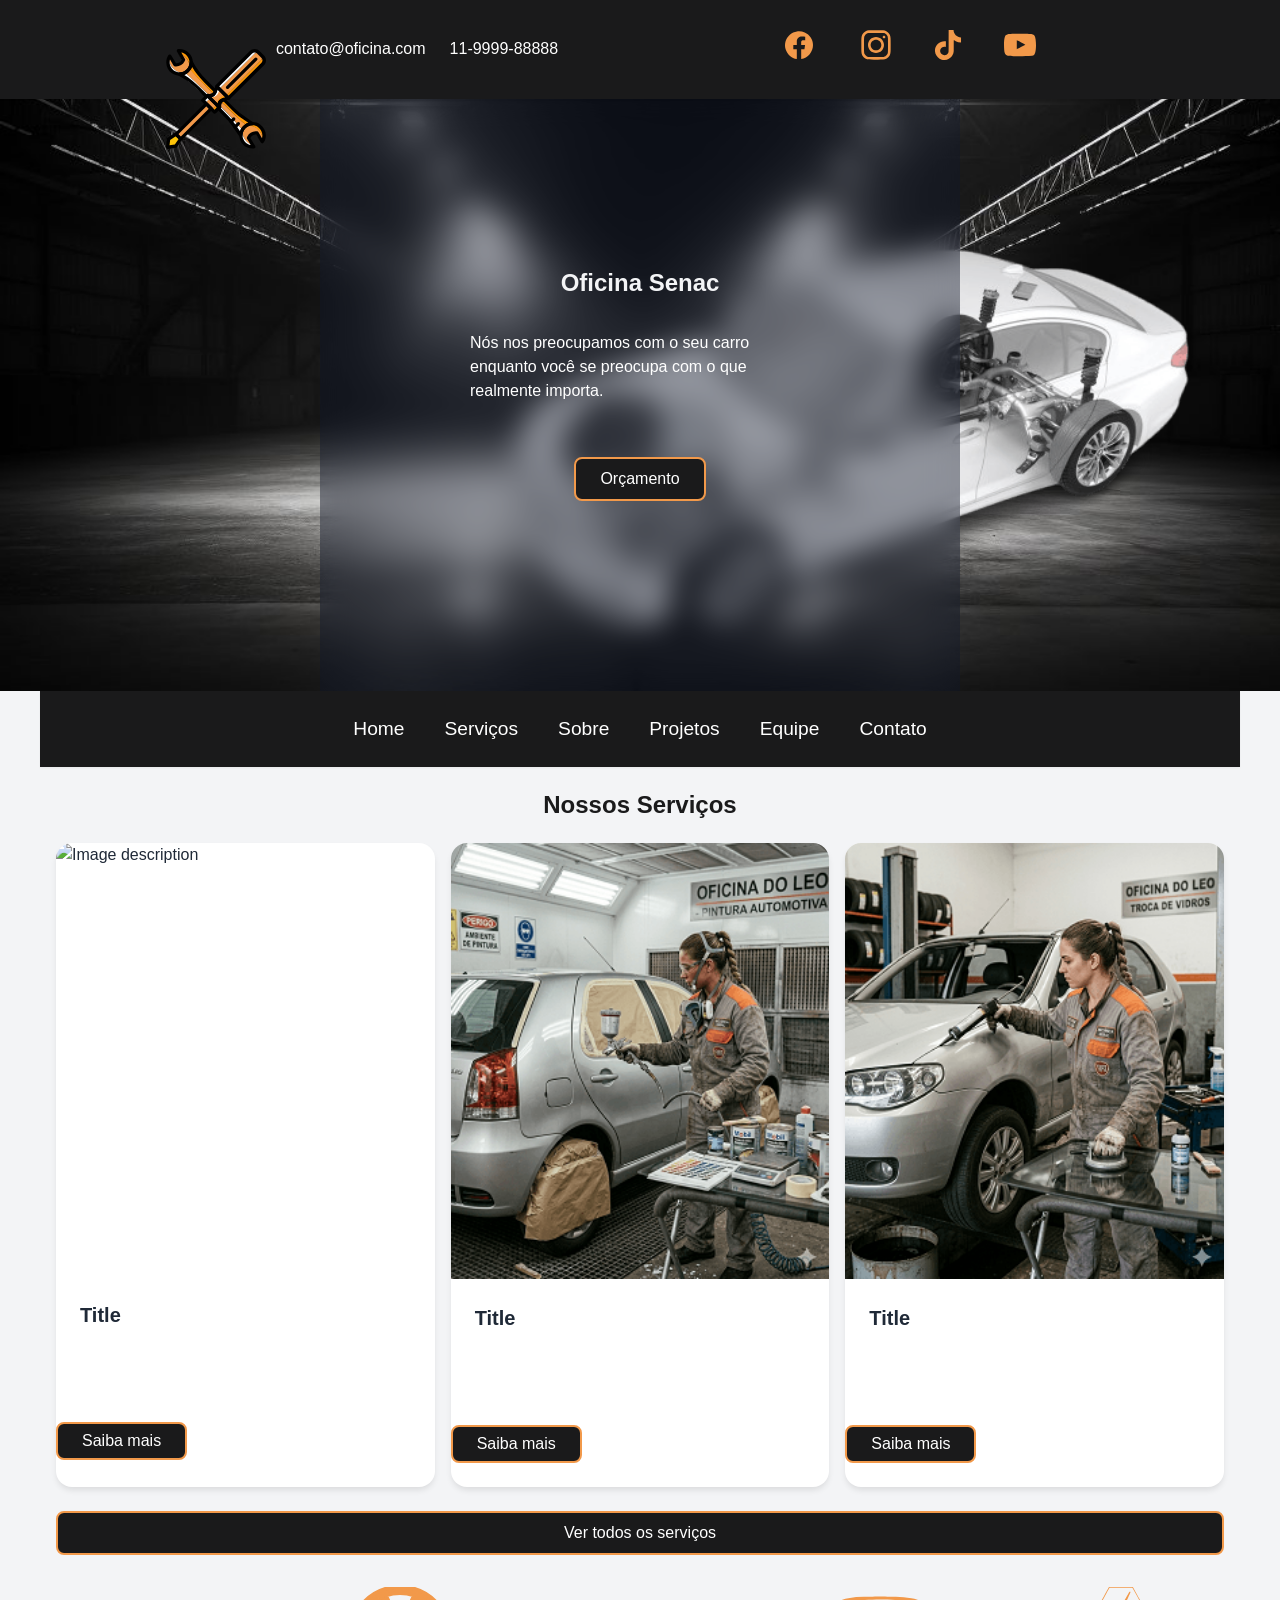
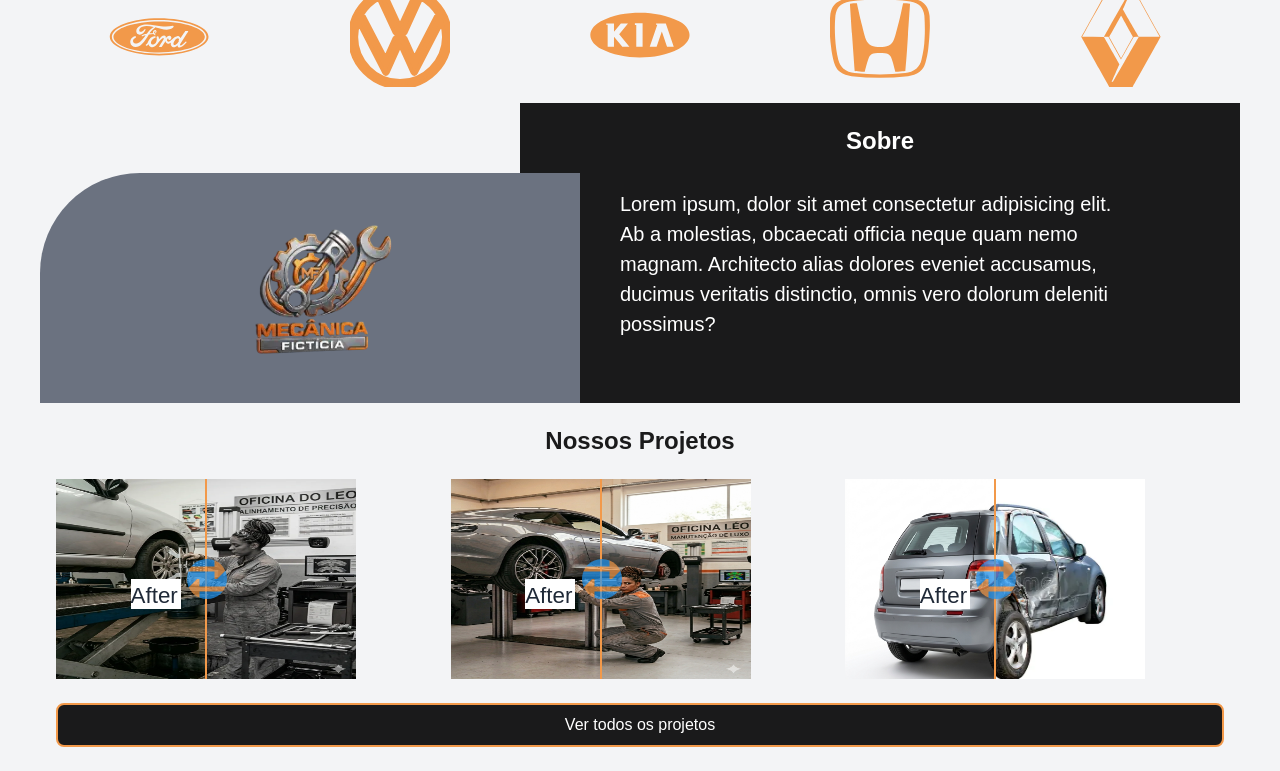
==== commit f49242e6: "Feat: alterações com o Antigraviry" ====
--- a/index.html
+++ b/index.html
@@ -23,77 +23,7 @@
     </noscript>
 </head>
 <body class="bem-cursor">
-    <nav class="bem-navbar">
-        <header>
-            <a href="#" class="bem-navbar__brand">
-                <svg class="bem-logo" height="100px" width="100px" version="1.1" id="Layer_1" xmlns="http://www.w3.org/2000/svg" xmlns:xlink="http://www.w3.org/1999/xlink" viewBox="0 0 512.853 512.853" xml:space="preserve" fill="#000000">
-                    <g id="SVGRepo_bgCarrier" stroke-width="0"></g>
-                    <g id="SVGRepo_tracerCarrier" stroke-linecap="round" stroke-linejoin="round"></g>
-                    <g id="SVGRepo_iconCarrier"> 
-                        <path style="fill:#f2994a ;" =""="" d="M443.733,492.928l-15.36-40.107l0.853-3.413c4.267-11.093,15.36-16.213,29.013-13.653l4.267,0.853 l29.013,42.667c11.093-19.627,0.853-51.2-24.747-72.533c-18.773-14.507-42.667-18.773-58.027-10.24 c-24.747,13.653-21.333,51.2,5.12,77.653C426.667,487.808,429.227,492.075,443.733,492.928"></path> 
-                        <path style="fill:#FFFFFF;" d="M413.867,474.155c-23.04-23.04-28.16-54.613-12.8-71.68c-22.187,23.04-22.187,60.587,0.853,83.627 c13.653,13.653,30.72,18.773,48.64,17.067l-6.827-9.387C433.493,490.368,423.253,483.542,413.867,474.155"></path> 
-                        <path style="fill:#FD9808;" d="M477.867,395.648c-19.627-14.507-46.933-14.507-67.413-0.853c-3.413,2.56-6.827,5.12-9.387,7.68 c1.707-1.707,4.267-3.413,6.827-5.12c15.36-8.533,38.4-4.267,58.027,10.24c24.747,19.627,34.987,48.64,26.453,68.267l0.853,0.853 C511.147,451.115,506.027,415.275,477.867,395.648"></path> 
-                        <path style="fill:#f2994a ;" =""="" d="M111.787,89.302L111.787,89.302c5.12,13.653,4.267,23.893-4.267,26.453 c-5.12,1.707-11.947,0.853-19.627-2.56l0,0c31.573,24.747,168.96,157.867,197.973,186.88l35.84,35.84 c23.04,23.04,55.467,60.587,79.36,89.6l0,0c-5.12-12.8-5.12-23.04,4.267-26.453c5.12-1.707,11.947-0.853,19.627,2.56l0,0 c-29.013-24.747-66.56-56.32-89.6-79.36l-35.84-35.84C271.36,257.408,136.533,120.875,111.787,89.302"></path> 
-                        <path style="fill:#FFFFFF;" d="M321.707,336.768l-35.84-35.84c-25.6-25.6-159.573-156.16-186.88-177.493 c-8.533,5.12-18.773,7.68-29.013,7.68l-0.853,0.853c36.693,18.773,175.787,150.187,205.653,180.053l35.84,35.84 c23.04,23.04,51.2,64,72.533,96.427l0.853-0.853c0-10.24,2.56-19.627,7.68-29.013C369.493,387.968,342.187,357.248,321.707,336.768"></path> 
-                        <path style="fill:#FD9808;" d="M311.467,276.182C282.453,247.168,149.333,108.928,130.56,72.235l-0.853,0.853 c0,10.24-2.56,19.627-7.68,29.013c21.333,27.307,153.6,159.573,179.2,185.173l35.84,35.84c20.48,20.48,51.2,46.933,77.653,69.973 c8.533-5.12,18.773-7.68,29.013-7.68l0.853-0.853c-32.427-21.333-73.387-49.493-96.427-72.533L311.467,276.182z"></path> 
-                        <path style="fill:#f2994a ;" =""="" d="M63.147,16.768l22.187,46.08l-1.707,3.413c-3.413,11.093-15.36,16.213-29.013,12.8l-4.267-0.853 L21.333,35.542c-11.093,19.627-0.853,51.2,24.747,72.533c18.773,14.507,42.667,18.773,58.027,10.24 c24.747-13.653,21.333-51.2-5.12-77.653C86.187,27.862,77.653,18.475,63.147,16.768"></path> 
-                        <path style="fill:#FD9808;" d="M62.293,10.795l5.973,11.093c10.24,3.413,21.333,9.387,30.72,18.773 c23.04,23.04,28.16,54.613,12.8,71.68c22.187-23.04,22.187-60.587-0.853-83.627C97.28,15.062,79.36,9.088,62.293,10.795"></path> 
-                        <path style="fill:#FFFFFF;" d="M104.107,118.315c-15.36,8.533-38.4,4.267-58.027-10.24c-24.747-19.627-34.987-48.64-26.453-68.267 l-0.853-1.707c-17.067,25.6-11.947,62.293,15.36,81.92c19.627,14.507,46.933,14.507,67.413,0.853c3.413-2.56,6.827-5.12,9.387-7.68 C109.227,114.902,106.667,116.608,104.107,118.315"></path> 
-                        <path style="fill:#FCC309;" d="M19.627,504.022L7.68,492.075l11.947-35.84l35.84-23.893l23.893,23.893l-23.893,35.84L19.627,504.022 z"></path> 
-                        <g> 
-                        <path style="fill:#f2994a ;" =""="" d="M80.213,457.088L56.32,433.195l152.747-152.747l23.893,23.893L80.213,457.088z"></path> 
-                        <path style="fill:#f2994a ;" =""="" d="M238.08,308.608l-34.133-34.133l23.893-23.893l34.133,34.133L238.08,308.608z"></path> 
-                        </g> 
-                        <path style="fill:#FD9808;" d="M259.413,287.275l-23.893,23.893l12.8,12.8l23.893-23.893L259.413,287.275z"></path> 
-                        <path style="fill:#FFFFFF;" d="M211.627,240.342l-23.893,24.747l12.8,12.8l23.893-23.893L211.627,240.342z"></path> 
-                        <path style="fill:#f2994a ;" =""="" d="M256.853,290.688c12.8-18.773,15.36-29.013,22.187-35.84c6.827-6.827,17.92-9.387,24.747-11.093 L268.8,208.768c-1.707,7.68-4.267,17.92-11.093,24.747s-17.92,9.387-35.84,22.187L256.853,290.688z"></path> 
-                        <path style="fill:#FFFFFF;" d="M260.267,236.928c6.827-6.827,10.24-17.067,12.8-23.04l12.8,12.8L256,196.822 c0.853,9.387,0.853,23.04-5.973,29.867c-6.827,6.827-17.92,15.36-27.307,12.8l8.533,8.533 C237.227,248.022,252.587,244.608,260.267,236.928"></path> 
-                        <path style="fill:#FD9808;" d="M298.667,240.342c-6.827,2.56-16.213,5.973-23.04,12.8s-10.24,17.067-12.8,23.04l-23.893-2.56 l29.867,29.867c10.24-19.627,9.387-33.28,16.213-40.96c6.827-6.827,20.48-6.827,29.867-5.973L298.667,240.342z"></path> 
-                        <path style="fill:#f2994a ;" =""="" d="M303.787,243.755l-34.133-34.133L452.267,26.155c9.387-9.387,24.747-9.387,34.133,0l0,0 c9.387,9.387,9.387,23.893,0,33.28L303.787,243.755z"></path> 
-                        <path style="fill:#FFFFFF;" d="M268.8,209.622l183.467-184.32c9.387-9.387,24.747-9.387,34.133,0l-9.387-9.387 c-11.093-11.093-29.867-11.093-40.96,0L256,195.968l29.867,29.867L268.8,209.622z"></path> 
-                        <path style="fill:#FD9808;" d="M495.787,35.542l-9.387-9.387c9.387,9.387,9.387,23.893,0,33.28l-183.467,184.32l12.8,12.8 L495.787,75.648C506.88,64.555,506.88,46.635,495.787,35.542"></path> 
-                        <path d="M354.133,408.448c-2.56,0-4.267-0.853-5.973-2.56c-3.413-3.413-3.413-8.533,0-11.947l17.067-17.067 c3.413-3.413,8.533-3.413,11.947,0c3.413,3.413,3.413,8.533,0,11.947l-17.067,17.067C358.4,407.595,356.693,408.448,354.133,408.448 z"></path> 
-                        <path d="M69.973,137.088c-13.653,0-27.307-4.267-39.253-12.8C0,102.955-7.68,61.995,12.8,31.275c1.707-2.56,4.267-4.267,6.827-3.413 c2.56,0,5.973,1.707,6.827,4.267L51.2,73.088c11.947,0.853,23.893-5.973,29.013-17.067l0,0L56.32,13.355 c-1.707-2.56-1.707-5.973,0-8.533c0.853-1.707,3.413-3.413,5.973-4.267c20.48-1.707,40.96,5.12,55.467,19.627 s21.333,34.133,19.627,54.613s-12.8,38.4-29.867,50.347C96.427,133.675,82.773,137.088,69.973,137.088z M20.48,54.315 c-5.973,20.48,1.707,43.52,19.627,56.32c17.067,11.947,40.107,11.947,57.173,0.853c12.8-8.533,21.333-22.187,23.04-37.547 s-4.267-29.867-14.507-40.96c-7.68-7.68-17.067-12.8-27.307-14.507L97.28,50.902c1.707,2.56,1.707,5.12,0,7.68l-1.707,4.267 C87.04,79.915,69.12,90.155,49.493,89.302h-4.267c-2.56,0-5.12-1.707-6.827-4.267L20.48,54.315z"></path> 
-                        <path d="M443.733,510.848c-17.92,0-34.987-6.827-47.787-19.627c-14.507-14.507-21.333-34.133-19.627-54.613 c1.707-20.48,12.8-38.4,29.867-50.347c23.04-15.36,53.76-15.36,76.8,0.853c29.867,21.333,38.4,62.293,17.92,93.013 c-1.707,2.56-4.267,3.413-7.68,4.267c-2.56,0-5.973-1.707-6.827-4.267l-23.893-40.96c-12.8-0.853-23.893,5.973-29.867,17.067 l24.747,41.813c1.707,2.56,1.707,5.973,0,8.533c-1.707,2.56-4.267,4.267-6.827,4.267 C448.853,510.848,446.293,510.848,443.733,510.848z M443.733,391.382c-10.24,0-19.627,2.56-28.16,8.533 c-12.8,8.533-21.333,22.187-23.04,37.547c-1.707,15.36,4.267,29.867,14.507,40.96c7.68,7.68,17.067,12.8,27.307,14.507 l-18.773-32.427c-1.707-2.56-1.707-5.12,0-7.68l1.707-4.267c8.533-17.067,26.453-28.16,46.08-26.453h4.267 c2.56,0,5.12,1.707,6.827,4.267l17.92,30.72c5.973-20.48-1.707-43.52-19.627-56.32C464.213,394.795,453.973,391.382,443.733,391.382 z"></path> 
-                        <path d="M333.653,381.142c-2.56,0-4.267-0.853-5.973-2.56c-3.413-3.413-3.413-8.533,0-11.947l13.653-13.653 c3.413-3.413,8.533-3.413,11.947,0c3.413,3.413,3.413,8.533,0,11.947l-13.653,13.653 C337.92,380.288,336.213,381.142,333.653,381.142z"></path> 
-                        <path d="M320.853,260.822L320.853,260.822c-2.56,0-4.267-0.853-5.973-2.56l-60.587-60.587c-3.413-3.413-3.413-8.533,0-11.947 L430.08,10.795c13.653-13.653,35.84-13.653,49.493,0l23.04,23.04c13.653,13.653,13.653,35.84,0,49.493L326.827,258.262 C325.12,259.968,322.56,260.822,320.853,260.822z M272.213,191.702L320,239.488l169.813-168.96c6.827-6.827,6.827-17.92,0-24.747 l-23.04-23.04c-6.827-6.827-17.92-6.827-24.747,0L272.213,191.702z"></path> 
-                        <path d="M249.173,332.502c-2.56,0-4.267-0.853-5.973-2.56l-60.587-60.587c-3.413-3.413-3.413-8.533,0-11.947l23.893-23.893 c1.707-1.707,3.413-2.56,5.973-2.56l0,0c2.56,0,4.267,0.853,5.973,2.56l60.587,60.587c3.413,3.413,3.413,8.533,0,11.947L256,329.942 C254.293,330.795,251.733,332.502,249.173,332.502L249.173,332.502z M201.387,263.382l47.787,47.787l11.947-11.947l-47.787-47.787 L201.387,263.382z"></path> 
-                        <path d="M273.92,307.755c-2.56,0-4.267-0.853-5.973-2.56l-60.587-60.587c-2.56-2.56-3.413-5.973-1.707-9.387s5.12-5.12,8.533-5.12 c5.973,0,18.773,0.853,23.893-3.413c5.973-5.973,14.507-27.307,14.507-34.133c0-3.413,1.707-6.827,5.12-8.533 c3.413-1.707,6.827-0.853,9.387,1.707l60.587,60.587c2.56,2.56,3.413,5.973,1.707,9.387c-1.707,3.413-4.267,5.12-8.533,5.12 c-6.827,0-29.013,8.533-34.133,14.507c-5.12,5.12-4.267,17.067-3.413,23.893c0,3.413-1.707,6.827-5.12,8.533 C275.627,307.755,274.773,307.755,273.92,307.755z M232.96,247.168l32.427,32.427c0.853-5.973,3.413-11.947,7.68-16.213 c5.12-5.12,17.92-11.947,29.867-16.213l-37.547-37.547c-4.267,11.947-10.24,24.747-16.213,29.867 C244.907,243.755,238.933,246.315,232.96,247.168z"></path> 
-                        <path d="M8.533,512.555c-2.56,0-4.267-0.853-5.973-2.56C0.853,508.288,0,505.728,0,503.168l5.12-41.813 c0-2.56,1.707-4.267,3.413-5.973l37.547-25.6c3.413-2.56,7.68-1.707,11.093,0.853l23.893,23.893c2.56,2.56,3.413,7.68,0.853,11.093 l-25.6,37.547c-1.707,1.707-3.413,3.413-5.973,3.413l-40.96,5.973C9.387,512.555,9.387,512.555,8.533,512.555z M21.333,467.328 l-3.413,26.453l27.307-3.413l19.627-28.16l-14.507-14.507L21.333,467.328z"></path> 
-                        <path d="M75.093,469.888c-2.56,0-4.267-0.853-5.973-2.56l-23.893-23.893c-1.707-1.707-2.56-4.267-2.56-5.973 c0-2.56,0.853-4.267,2.56-5.973l156.16-156.16c3.413-3.413,8.533-3.413,11.947,0l23.893,23.893c1.707,1.707,2.56,3.413,2.56,5.973 s-0.853,4.267-2.56,5.973L81.92,467.328C80.213,469.035,77.653,469.888,75.093,469.888z M63.147,437.462l11.947,11.947 l144.213-143.36l-11.947-11.947L63.147,437.462z"></path> 
-                        <path d="M315.733,205.355c-2.56,0-4.267-0.853-5.973-2.56c-3.413-3.413-3.413-8.533,0-11.947L454.827,45.782 c3.413-3.413,8.533-3.413,11.947,0c3.413,3.413,3.413,8.533,0,11.947L321.707,202.795C320,204.502,318.293,205.355,315.733,205.355z "></path> 
-                        <path d="M383.147,451.115L383.147,451.115c-3.413,0-5.973-1.707-6.827-3.413c-30.72-46.08-53.76-77.653-71.68-95.573l-42.667-42.667 c-3.413-3.413-3.413-8.533,0-11.947l1.707-1.707c-0.853-9.387,0-23.893,8.533-32.427c5.12-5.12,12.8-9.387,18.773-11.947 c3.413-1.707,6.827-0.853,9.387,1.707l51.2,51.2l0,0c17.92,17.92,48.64,40.96,95.573,71.68c2.56,1.707,3.413,3.413,3.413,5.973 s-0.853,5.12-2.56,6.827l-0.853,0.853c-1.707,1.707-3.413,2.56-5.973,2.56c-10.24,0-19.627,3.413-27.307,8.533 c-12.8,9.387-21.333,24.747-21.333,41.813c0,2.56-0.853,4.267-2.56,5.973l-0.853,0.853 C388.267,450.262,385.707,451.115,383.147,451.115z M280.747,304.342l36.693,36.693c16.213,16.213,36.693,42.667,62.293,80.213 c5.12-13.653,13.653-26.453,27.307-34.987c5.12-3.413,10.24-5.973,15.36-7.68c-38.4-25.6-64.853-46.08-80.213-62.293l-46.933-46.933 c-4.267,2.56-7.68,4.267-8.533,5.973c-5.12,5.12-4.267,17.067-3.413,23.893C282.453,300.928,281.6,302.635,280.747,304.342z"></path> 
-                        <path d="M208.213,252.288c-2.56,0-4.267-0.853-5.973-2.56l-42.667-42.667c-30.72-30.72-60.587-52.907-93.867-69.973 c-2.56-0.853-4.267-3.413-4.267-5.973c0-2.56,0.853-5.12,2.56-7.68l0.853-0.853c0.853-1.707,3.413-2.56,5.12-2.56 c10.24,0,19.627-3.413,27.307-8.533c14.507-9.387,23.04-24.747,23.04-41.813c0-2.56,0.853-4.267,2.56-5.973l0.853-0.853 c2.56-1.707,5.12-2.56,7.68-2.56c2.56,0,5.12,1.707,5.973,4.267c17.067,33.28,39.253,63.147,70.827,94.72l51.2,51.2 c2.56,2.56,3.413,5.973,1.707,9.387c-2.56,5.973-6.827,14.507-11.947,18.773c-8.533,8.533-23.04,9.387-32.427,8.533l-1.707,1.707 C213.333,251.435,210.773,252.288,208.213,252.288L208.213,252.288z M93.867,132.822c27.307,16.213,52.053,36.693,78.507,63.147 l36.693,36.693c1.707-0.853,3.413-1.707,5.12-1.707c5.973,0,18.773,0.853,23.893-3.413c0.853-0.853,3.413-4.267,5.973-8.533 l-47.787-47.787c-25.6-25.6-46.08-51.2-62.293-78.507c-5.12,13.653-13.653,24.747-26.453,33.28 C103.253,128.555,98.133,131.115,93.867,132.822z"></path> 
-                    </g>
-                </svg>
-            </a>
-            <ul class="bem-navbar__menu">
-                <li>contato@oficina.com</li>
-                <li>11-9999-88888</li>
-            </ul>
-        </header>
-        <ul class="bem-navbar__menu">
-            <li class="bem-navbar__item">
-                <a href="#" class="bem-navbar__link">
-                    <svg class="bem-icon-facebook" width="42px" height="42px" viewBox="0 0 24 24" fill="none" xmlns="http://www.w3.org/2000/svg"><g id="SVGRepo_bgCarrier" stroke-width="0"></g><g id="SVGRepo_tracerCarrier" stroke-linecap="round" stroke-linejoin="round"></g><g id="SVGRepo_iconCarrier"> <path d="M20 12.05C19.9813 10.5255 19.5273 9.03809 18.6915 7.76295C17.8557 6.48781 16.673 5.47804 15.2826 4.85257C13.8921 4.2271 12.3519 4.01198 10.8433 4.23253C9.33473 4.45309 7.92057 5.10013 6.7674 6.09748C5.61422 7.09482 4.77005 8.40092 4.3343 9.86195C3.89856 11.323 3.88938 12.8781 4.30786 14.3442C4.72634 15.8103 5.55504 17.1262 6.69637 18.1371C7.83769 19.148 9.24412 19.8117 10.75 20.05V14.38H8.75001V12.05H10.75V10.28C10.7037 9.86846 10.7483 9.45175 10.8807 9.05931C11.0131 8.66687 11.23 8.30827 11.5161 8.00882C11.8022 7.70936 12.1505 7.47635 12.5365 7.32624C12.9225 7.17612 13.3368 7.11255 13.75 7.14003C14.3498 7.14824 14.9482 7.20173 15.54 7.30003V9.30003H14.54C14.3676 9.27828 14.1924 9.29556 14.0276 9.35059C13.8627 9.40562 13.7123 9.49699 13.5875 9.61795C13.4627 9.73891 13.3667 9.88637 13.3066 10.0494C13.2464 10.2125 13.2237 10.387 13.24 10.56V12.07H15.46L15.1 14.4H13.25V20C15.1399 19.7011 16.8601 18.7347 18.0985 17.2761C19.3369 15.8175 20.0115 13.9634 20 12.05Z" fill="#f2994a"></path> </g></svg>
-                </a>
-            </li>
-            <li class="bem-navbar__item">
-                <a href="#" class="bem-navbar__link">
-                    <svg class="bem-icon-instagram" width="32px" height="32px" viewBox="0 0 24 24" fill="none" xmlns="http://www.w3.org/2000/svg"><g id="SVGRepo_bgCarrier" stroke-width="0"></g><g id="SVGRepo_tracerCarrier" stroke-linecap="round" stroke-linejoin="round"></g><g id="SVGRepo_iconCarrier"> <path fill-rule="evenodd" clip-rule="evenodd" d="M12 18C15.3137 18 18 15.3137 18 12C18 8.68629 15.3137 6 12 6C8.68629 6 6 8.68629 6 12C6 15.3137 8.68629 18 12 18ZM12 16C14.2091 16 16 14.2091 16 12C16 9.79086 14.2091 8 12 8C9.79086 8 8 9.79086 8 12C8 14.2091 9.79086 16 12 16Z" fill="#f2994a"></path> <path d="M18 5C17.4477 5 17 5.44772 17 6C17 6.55228 17.4477 7 18 7C18.5523 7 19 6.55228 19 6C19 5.44772 18.5523 5 18 5Z" fill="#f2994a"></path> <path fill-rule="evenodd" clip-rule="evenodd" d="M1.65396 4.27606C1 5.55953 1 7.23969 1 10.6V13.4C1 16.7603 1 18.4405 1.65396 19.7239C2.2292 20.8529 3.14708 21.7708 4.27606 22.346C5.55953 23 7.23969 23 10.6 23H13.4C16.7603 23 18.4405 23 19.7239 22.346C20.8529 21.7708 21.7708 20.8529 22.346 19.7239C23 18.4405 23 16.7603 23 13.4V10.6C23 7.23969 23 5.55953 22.346 4.27606C21.7708 3.14708 20.8529 2.2292 19.7239 1.65396C18.4405 1 16.7603 1 13.4 1H10.6C7.23969 1 5.55953 1 4.27606 1.65396C3.14708 2.2292 2.2292 3.14708 1.65396 4.27606ZM13.4 3H10.6C8.88684 3 7.72225 3.00156 6.82208 3.0751C5.94524 3.14674 5.49684 3.27659 5.18404 3.43597C4.43139 3.81947 3.81947 4.43139 3.43597 5.18404C3.27659 5.49684 3.14674 5.94524 3.0751 6.82208C3.00156 7.72225 3 8.88684 3 10.6V13.4C3 15.1132 3.00156 16.2777 3.0751 17.1779C3.14674 18.0548 3.27659 18.5032 3.43597 18.816C3.81947 19.5686 4.43139 20.1805 5.18404 20.564C5.49684 20.7234 5.94524 20.8533 6.82208 20.9249C7.72225 20.9984 8.88684 21 10.6 21H13.4C15.1132 21 16.2777 20.9984 17.1779 20.9249C18.0548 20.8533 18.5032 20.7234 18.816 20.564C19.5686 20.1805 20.1805 19.5686 20.564 18.816C20.7234 18.5032 20.8533 18.0548 20.9249 17.1779C20.9984 16.2777 21 15.1132 21 13.4V10.6C21 8.88684 20.9984 7.72225 20.9249 6.82208C20.8533 5.94524 20.7234 5.49684 20.564 5.18404C20.1805 4.43139 19.5686 3.81947 18.816 3.43597C18.5032 3.27659 18.0548 3.14674 17.1779 3.0751C16.2777 3.00156 15.1132 3 13.4 3Z" fill="#f2994a"></path> </g></svg>
-                </a>
-            </li>
-             <li class="bem-navbar__item">
-                <a href="#" class="bem-navbar__link">
-                    <svg class="bem-icon-tiktok" fill="#f2994a" width="32px" height="32px" viewBox="0 0 32 32" version="1.1" xmlns="http://www.w3.org/2000/svg"><g id="SVGRepo_bgCarrier" stroke-width="0"></g><g id="SVGRepo_tracerCarrier" stroke-linecap="round" stroke-linejoin="round"></g><g id="SVGRepo_iconCarrier"> <title>tiktok</title> <path d="M16.656 1.029c1.637-0.025 3.262-0.012 4.886-0.025 0.054 2.031 0.878 3.859 2.189 5.213l-0.002-0.002c1.411 1.271 3.247 2.095 5.271 2.235l0.028 0.002v5.036c-1.912-0.048-3.71-0.489-5.331-1.247l0.082 0.034c-0.784-0.377-1.447-0.764-2.077-1.196l0.052 0.034c-0.012 3.649 0.012 7.298-0.025 10.934-0.103 1.853-0.719 3.543-1.707 4.954l0.020-0.031c-1.652 2.366-4.328 3.919-7.371 4.011l-0.014 0c-0.123 0.006-0.268 0.009-0.414 0.009-1.73 0-3.347-0.482-4.725-1.319l0.040 0.023c-2.508-1.509-4.238-4.091-4.558-7.094l-0.004-0.041c-0.025-0.625-0.037-1.25-0.012-1.862 0.49-4.779 4.494-8.476 9.361-8.476 0.547 0 1.083 0.047 1.604 0.136l-0.056-0.008c0.025 1.849-0.050 3.699-0.050 5.548-0.423-0.153-0.911-0.242-1.42-0.242-1.868 0-3.457 1.194-4.045 2.861l-0.009 0.030c-0.133 0.427-0.21 0.918-0.21 1.426 0 0.206 0.013 0.41 0.037 0.61l-0.002-0.024c0.332 2.046 2.086 3.59 4.201 3.59 0.061 0 0.121-0.001 0.181-0.004l-0.009 0c1.463-0.044 2.733-0.831 3.451-1.994l0.010-0.018c0.267-0.372 0.45-0.822 0.511-1.311l0.001-0.014c0.125-2.237 0.075-4.461 0.087-6.698 0.012-5.036-0.012-10.060 0.025-15.083z"></path> </g></svg>                  </a>
-            </li>
-             <li class="bem-navbar__item">
-                <a href="#" class="bem-navbar__link">
-                    <svg class="bem-icon-youtube" width="32px" height="32px" viewBox="0 -3 20 20" version="1.1" xmlns="http://www.w3.org/2000/svg" xmlns:xlink="http://www.w3.org/1999/xlink" fill="#f2994a"><g id="SVGRepo_bgCarrier" stroke-width="0"></g><g id="SVGRepo_tracerCarrier" stroke-linecap="round" stroke-linejoin="round"></g><g id="SVGRepo_iconCarrier"> <title>youtube [#168]</title> <desc>Created with Sketch.</desc> <defs> </defs> <g id="Page-1" stroke="none" stroke-width="1" fill="none" fill-rule="evenodd"> <g id="Dribbble-Light-Preview" transform="translate(-300.000000, -7442.000000)" fill="#f2994a"> <g id="icons" transform="translate(56.000000, 160.000000)"> <path d="M251.988432,7291.58588 L251.988432,7285.97425 C253.980638,7286.91168 255.523602,7287.8172 257.348463,7288.79353 C255.843351,7289.62824 253.980638,7290.56468 251.988432,7291.58588 M263.090998,7283.18289 C262.747343,7282.73013 262.161634,7282.37809 261.538073,7282.26141 C259.705243,7281.91336 248.270974,7281.91237 246.439141,7282.26141 C245.939097,7282.35515 245.493839,7282.58153 245.111335,7282.93357 C243.49964,7284.42947 244.004664,7292.45151 244.393145,7293.75096 C244.556505,7294.31342 244.767679,7294.71931 245.033639,7294.98558 C245.376298,7295.33761 245.845463,7295.57995 246.384355,7295.68865 C247.893451,7296.0008 255.668037,7296.17532 261.506198,7295.73552 C262.044094,7295.64178 262.520231,7295.39147 262.895762,7295.02447 C264.385932,7293.53455 264.28433,7285.06174 263.090998,7283.18289" id="youtube-[#168]"> </path> </g> </g> </g> </g></svg>
-                </a>
-            </li>
-        </ul>
-    </nav>
+    <div id="navbar-principal-container"></div>
     <main>
         <section class="bem-hero">
             <div class="bem-hero__titulo">
@@ -108,30 +38,7 @@
             class="bem-hero_imagem"
             >
         </section>
-        <nav class="bem-navbar--secundaria bem-container">
-            <input type="checkbox" id="nav-toggle" class="bem-navbar__checkbox">
-            <label for="nav-toggle" class="bem-navbar__toggle">☰</label>
-            <ul class="bem-navbar__menu">
-                <li class="bem-navbar__item">
-                    <a href="#" class="bem-navbar__link bem-navbar__link--active">Home</a>
-                </li>
-                <li class="bem-navbar__item">
-                    <a href="#servicos" class="bem-navbar__link">Serviços</a>
-                </li>
-                <li class="bem-navbar__item">
-                    <a href="#sobre" class="bem-navbar__link">Sobre</a>
-                </li>
-                <li class="bem-navbar__item">
-                    <a href="#projetos" class="bem-navbar__link">projetos</a>
-                </li>
-                <li class="bem-navbar__item">
-                    <a href="#equipe" class="bem-navbar__link">Equipe</a>
-                </li>
-                <li class="bem-navbar__item">
-                    <a href="#contato" class="bem-navbar__link">Contato</a>
-                </li>
-            </ul>
-        </nav>
+        <div id="navbar-secundaria-container"></div>
         <!-- adcionar mais seções para ter scroll e a position styck-->
         <section class="bem-container" id="servicos">
             <h2 class="bem-titulo-h2">Nossos Serviços</h2>
@@ -231,6 +138,7 @@
      <footer>
 
      </footer>
-     <script src="assets/js/script.js"></script>
+     <script src="assets/js/navbar.js"></script>
+    <script src="assets/js/script.js"></script>
 </body>
 </html>
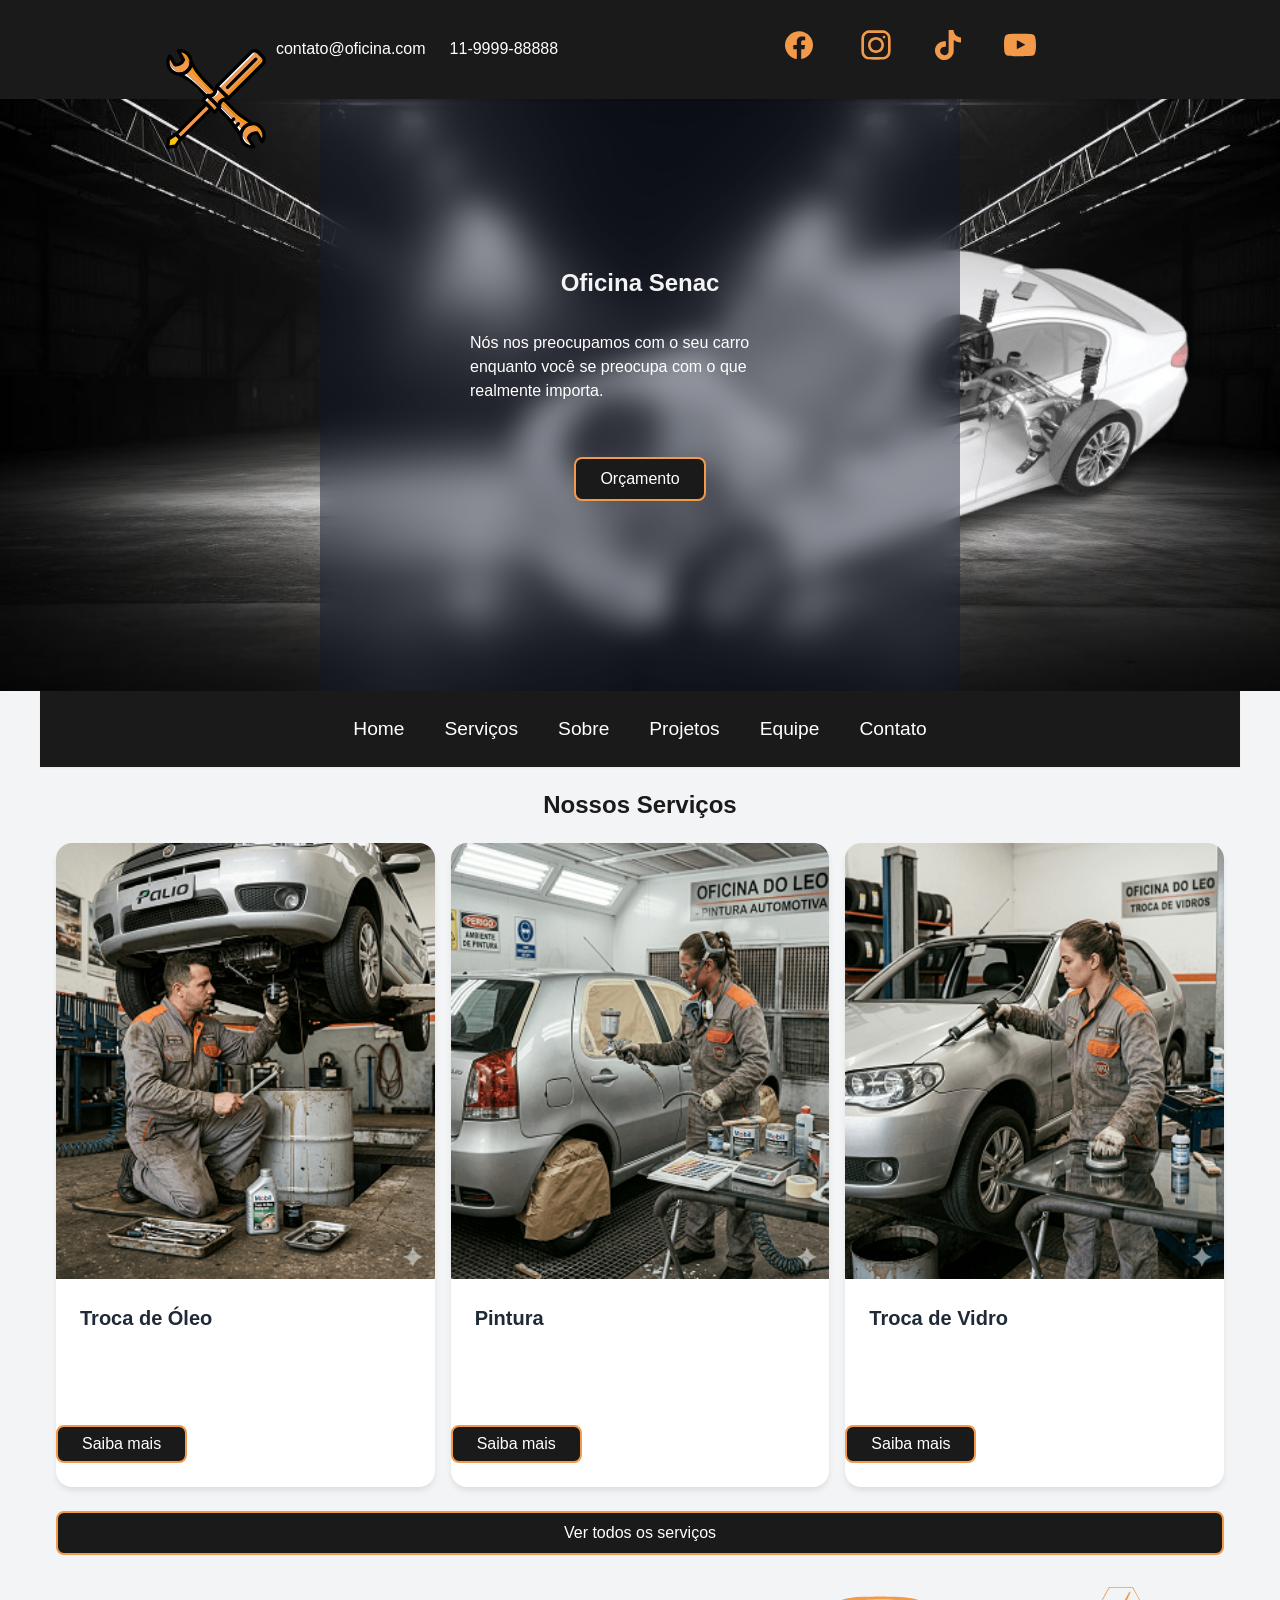
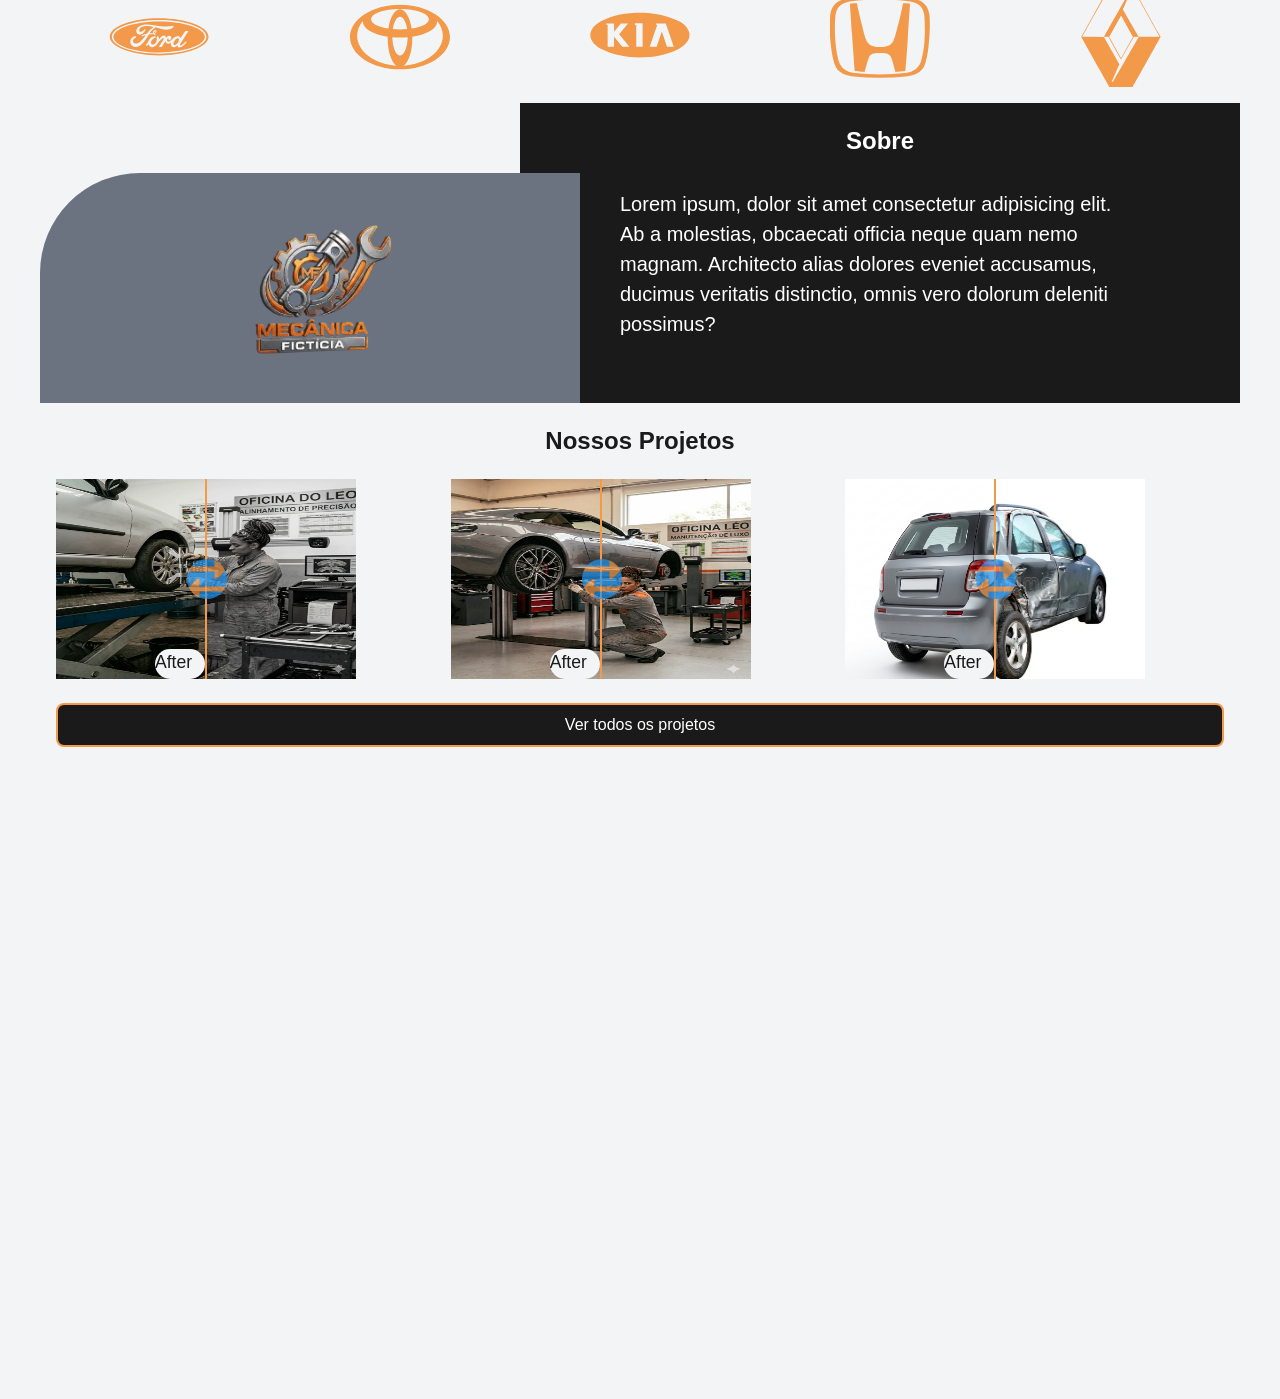
==== commit 059c71aa: "Feat: Seção para preços e estilo para preços" ====
--- a/index.html
+++ b/index.html
@@ -44,9 +44,9 @@
             <h2 class="bem-titulo-h2">Nossos Serviços</h2>
             <div class="bem-grid-auto">
                 <div class="bem-card">
-                    <img class="bem-card__image" src="assets/imagens/imagens-servicos/serv-oleo.png" width="280px" height="320px" alt="Image description">
+                    <img class="bem-card__image" src="assets/imagens/imagens-servicos/serv-troca-de-oleo.png" width="280px" height="320px" alt="Image description">
                     <div class="bem-card__body">
-                        <h3 class="bem-card__title">Title</h3>
+                        <h3 class="bem-card__title">Troca de Óleo</h3>
                         <p>Description</p>
                     </div>
                     <button class="bem-btn bem-btn--primary">
@@ -56,7 +56,7 @@
                 <div class="bem-card">
                     <img class="bem-card__image" src="assets/imagens/imagens-servicos/serv-pintura.png" width="280px" height="320px"  alt="Image description">
                     <div class="bem-card__body">
-                        <h3 class="bem-card__title">Title</h3>
+                        <h3 class="bem-card__title">Pintura</h3>
                         <p>Description</p>
                     </div>
                     <button class="bem-btn bem-btn--primary">
@@ -66,7 +66,7 @@
                 <div class="bem-card">
                     <img class="bem-card__image" src="assets/imagens/imagens-servicos/serv-vidro.png" width="280px" height="320px"  alt="Image description">
                     <div class="bem-card__body">
-                        <h3 class="bem-card__title">Title</h3>
+                        <h3 class="bem-card__title">Troca de Vidro</h3>
                         <p>Description</p>
                     </div>
                     <button class="bem-btn bem-btn--primary">
@@ -79,7 +79,7 @@
         <section class="bem-container" id="marcas">
             <div class="container-icons">
                 <svg class="icon-marcas" fill="#f2994a" version="1.1" id="Layer_1" xmlns="http://www.w3.org/2000/svg" xmlns:xlink="http://www.w3.org/1999/xlink" viewBox="0 0 130 130" xml:space="preserve"><g id="SVGRepo_bgCarrier" stroke-width="0"></g><g id="SVGRepo_tracerCarrier" stroke-linecap="round" stroke-linejoin="round"></g><g id="SVGRepo_iconCarrier"> <path d="M65.2,40.7C29.6,40.7,1,51.4,1,64.8c0,13.3,28.8,24.1,64.2,24.1c35.4,0,64.2-10.8,64.2-24.1 C129.5,51.6,100.6,40.7,65.2,40.7z M65.2,86.8c-34,0-61.5-9.8-61.5-22c0-12.1,27.6-22,61.5-22c34,0,61.5,9.8,61.5,22 C126.8,77,99.2,86.8,65.2,86.8z M90.5,69.7c0,0.1,0,0.2,0,0.2c0,0.1,0.2,0.2,0.3,0.3c0,0,0.1,0.1,0,0.2c-0.4,0.9-0.8,1.4-1.3,2.1 c-0.5,0.7-1,1.2-1.6,1.7c-0.9,0.8-2.3,1.6-3.4,1.1c-0.5-0.3-0.7-0.9-0.7-1.5c0-1.5,0.7-3.1,2-4.7c1.5-1.9,3.3-2.9,4.4-2.3 C91.4,67.3,91.1,68.7,90.5,69.7z M58.7,59.7c-0.1-0.6,0.1-1.3,0.7-1.8c0.3-0.3,0.7-0.3,1-0.1c0.3,0.2,0.1,0.8-0.1,1.3 c-0.3,0.5-0.8,0.9-1.3,0.9C58.8,59.9,58.7,59.9,58.7,59.7z M65.2,44.7c-32.8,0-59.4,9.1-59.4,20.2C5.8,75.9,32.4,85,65.2,85 c32.8,0,59.4-9.1,59.4-20.2C124.6,53.7,98,44.7,65.2,44.7z M34.7,78.1c-3.5,0-6.6-2.1-7-5.9c-0.2-2.1,0.4-3.9,1.6-5.5 c1-1.4,2.8-2.5,4.3-2.8c0.5-0.1,1.1,0,1.4,0.3c0.4,0.5,0.3,1-0.1,1.3c-1.1,0.6-2.5,1.6-3.2,2.9c-0.6,1.1-0.7,2.5,0.2,3.7 c1.4,2.1,5.3,2.2,9-1.2c0.9-0.8,1.7-1.6,2.5-2.6c1.6-1.8,2.1-2.5,4.3-5.5c0,0,0-0.1,0-0.1c0,0,0,0-0.1-0.1c-1.4,0-2.7,0.5-3.9,1.4 c-0.3,0.3-0.8,0.2-1.1-0.1c-0.2-0.4-0.1-0.9,0.3-1.1c1.9-1.4,4.1-1.6,6.2-2c0,0,0.2,0,0.3-0.2c0.9-1.1,1.6-2.2,2.5-3.3 c1-1.2,2.2-2.2,3.1-3.1c1.3-1.1,2.2-1.5,3-2c0.2-0.1,0-0.3-0.1-0.3c-4.8-0.9-9.8-2.1-14.5-0.3c-3.3,1.2-4.7,3.8-4,5.6 c0.5,1.2,2.1,1.4,3.7,0.7c1.3-0.6,2.4-1.6,3.3-2.9c0.5-0.7,1.4-0.2,0.9,1c-1.4,3.3-4.1,5.9-7.3,6c-2.8,0.1-4.5-1.9-4.5-4.4 c0-4.9,5.5-8.2,11.3-8.7c7-0.6,13.6,1.3,20.5,2.1c5.3,0.6,10.4,0.7,15.7-0.6c0.6-0.1,1.1,0.3,1,0.9c-0.1,0.9-0.8,1.8-2.5,2.8 c-2,1.1-4.1,1.4-6.3,1.4c-5.3,0-10.2-2-15.3-3.1c0,0.2,0.1,0.5-0.1,0.6c-2.8,2.1-5.4,4.2-7.1,7.1c-0.1,0.1,0,0.1,0.1,0.1 c1.5-0.1,2.8-0.1,4.2-0.2c0.2,0,0.2-0.1,0.2-0.3c-0.1-1,0.2-2.2,1.1-3c0.9-0.8,2.1-0.9,2.8-0.3c0.9,0.7,0.8,1.9,0.3,2.8 c-0.5,0.9-1.3,1.4-2,1.7c0,0-0.2,0-0.1,0.2c0,0.2,1.1,0.8,1.2,1c0.1,0.1,0,0.4-0.1,0.5c-0.1,0.1-0.3,0.2-0.5,0.2 c-0.2,0-0.3-0.1-0.5-0.2c-0.5-0.3-1.1-0.7-1.4-1.2c-0.1-0.2-0.2-0.2-0.5-0.2c-1.5,0.1-3.8,0.3-5.4,0.5c-0.4,0-0.4,0.1-0.5,0.3 c-2.5,4.1-5.2,8.6-8.2,11.6C40.2,77.2,37.5,78.1,34.7,78.1z M103,57.9c-0.5,0.8-9.9,15.2-10.5,16.6c-0.2,0.5-0.2,0.8,0,1.1 c0.5,0.7,1.6,0.3,2.3-0.2c2-1.4,3.4-3.1,5-4.6c0.1-0.1,0.2-0.1,0.3,0c0.2,0.2,0.6,0.5,0.8,0.7c0.1,0.1,0.1,0.2,0,0.3 c-1.5,1.9-3.2,3.6-4.8,4.9c-2.5,1.9-5,2.4-6.3,1.2c-0.5-0.5-0.7-1.1-0.7-1.7c0-0.3-0.2-0.3-0.3-0.2c-1.5,1.5-4.1,3.1-6.4,1.9 c-2-1-2.4-3.3-2-5.3c0,0,0-0.3-0.3-0.2c-0.4,0.3-0.9,0.6-1.6,0.9c-0.8,0.3-1.2,0.4-2,0.4c-1,0-1.8-0.4-2.4-1.4 c-0.3-0.5-0.5-1.3-0.5-1.9c0-0.1-0.1-0.2-0.2,0c-1.6,2.4-3.1,4.8-4.7,7.3c-0.1,0.1-0.2,0.2-0.3,0.2c-1,0-2.1,0-3.1,0 c-0.2,0-0.3-0.1-0.2-0.3c0.6-1.1,3.6-5.5,5.7-9.3c0.6-1,0.5-1.6,0.1-1.8c-0.4-0.3-1.3,0.1-2.1,0.7c-2,1.5-3.7,3.9-4.6,5 c-0.5,0.6-1,1.6-2.3,3c-2.1,2.3-4.9,3.6-7.5,2.7c-1.5-0.5-2.5-1.7-2.9-3.1c-0.1-0.3-0.2-0.4-0.4-0.2c-0.4,0.5-1.3,1.3-2.1,1.8 c-0.1,0.1-0.3,0.2-0.5,0.1c-0.2-0.1-0.7-0.8-0.8-1.1c-0.1-0.2,0-0.3,0.1-0.4c1.1-0.9,1.6-1.5,2.1-2c0.3-0.4,0.6-0.9,0.9-1.7 c0.6-1.6,2.1-4.6,5-6.2c1.1-0.6,2.2-1,3.5-1.2c0.5-0.1,1,0,1.1,0.4c0.1,0.2,0.2,0.6,0.3,0.8c0.1,0.2,0,0.3-0.2,0.4 c-1.7,0.7-3.4,1.7-4.6,3.3c-1.4,1.8-1.7,4-0.8,5.2c0.7,0.9,1.7,1.1,2.8,0.7c1.6-0.5,2.9-1.9,3.6-3.6c0.7-1.8,0.9-3.8,0.3-5.7 c-0.1-0.3,0-0.6,0.2-0.7c0.4-0.3,1-0.6,1.1-0.7c0.4-0.2,0.8-0.1,1,0.2c0.6,0.8,0.9,2,0.9,3.3c0,0.3,0.1,0.3,0.3,0.1 c1-1.1,2-2.2,3-3.1c1-0.8,2.3-1.4,3.4-1.4c1.5,0,2.3,1.1,2.2,2.9c0,0.2,0.2,0.2,0.3,0.1c0.5-0.7,0.8-1,1.3-1.4 c1.1-0.9,2.1-1.3,3.3-1.2c1.4,0.1,2.5,1.4,2.3,2.8c-0.1,0.9-0.7,1.8-1.5,2.2c-0.7,0.4-1.6,0.3-2.2-0.2c-0.5-0.4-0.6-1.1-0.5-1.7 c0-0.1-0.1-0.3-0.3-0.1c-1.4,1.4-1.5,3.2-0.6,4.1c1,0.9,2.4,0.3,3.5-0.4c2-1.3,3.5-3,5.2-4.4c1.2-0.9,2.5-1.7,4-1.9 c0.8-0.1,1.6-0.1,2.4,0.3c1.1,0.4,1.7,1.3,1.8,2.1c0,0.2,0.2,0.3,0.3,0.1c0.8-1.3,5.4-8.1,5.8-8.8c0.1-0.2,0.2-0.3,0.5-0.3 c1,0,2.3,0,3.2,0C103,57.7,103,57.8,103,57.9z"></path> </g></svg>
-                <svg class="icon-marcas" fill="#f2994a" viewBox="0 0 24 24" role="img" xmlns="http://www.w3.org/2000/svg" stroke="#f2994a"><g id="SVGRepo_bgCarrier" stroke-width="0"></g><g id="SVGRepo_tracerCarrier" stroke-linecap="round" stroke-linejoin="round"></g><g id="SVGRepo_iconCarrier"><title>Volkswagen icon</title><path d="M12 0C5.36 0 0 5.36 0 12S5.36 24 12 24 24 18.64 24 12 18.64 0 12 0M12 1.41C13.2 1.41 14.36 1.63 15.43 2L12.13 9.13C12.09 9.17 12.09 9.26 12 9.26S11.91 9.17 11.87 9.13L8.57 2C9.64 1.63 10.8 1.42 12 1.42M6.9 2.74L10.72 10.97C10.8 11.14 10.89 11.19 11 11.19H13C13.12 11.19 13.2 11.14 13.29 10.97L17.06 2.74C18.64 3.64 20 4.93 20.96 6.47L15.6 16.84C15.56 16.93 15.5 16.97 15.47 16.97C15.39 16.97 15.39 16.89 15.34 16.84L13.29 12.3C13.2 12.13 13.12 12.09 13 12.09H11C10.89 12.09 10.8 12.13 10.71 12.3L8.66 16.84C8.61 16.89 8.62 16.97 8.53 16.97C8.44 16.97 8.44 16.89 8.4 16.84L3 6.47C3.94 4.93 5.32 3.64 6.9 2.74M2.06 8.53L8.23 20.53C8.31 20.7 8.4 20.83 8.62 20.83C8.83 20.83 8.91 20.7 9 20.53L11.87 14.14C11.91 14.06 11.96 14 12 14C12.09 14 12.09 14.1 12.13 14.14L15.04 20.53C15.13 20.7 15.21 20.83 15.43 20.83C15.64 20.83 15.73 20.7 15.81 20.53L22 8.53C22.37 9.6 22.59 10.76 22.59 12C22.54 17.79 17.79 22.59 12 22.59C6.21 22.59 1.46 17.79 1.46 12C1.46 10.8 1.67 9.65 2.06 8.53Z"></path></g></svg>
+                <svg class="icon-marcas" fill="#f2994a" viewBox="0 0 24 24" role="img" xmlns="http://www.w3.org/2000/svg"><g id="SVGRepo_bgCarrier" stroke-width="0"></g><g id="SVGRepo_tracerCarrier" stroke-linecap="round" stroke-linejoin="round"></g><g id="SVGRepo_iconCarrier"><title>Toyota icon</title><path d="M12 4.236c-6.627 0-12 3.476-12 7.762 0 4.289 5.373 7.766 12 7.766s12-3.476 12-7.766-5.373-7.762-12-7.762zm0 12.196c-.986 0-1.79-1.942-1.84-4.385a21.093 21.093 0 0 0 3.68 0c-.05 2.442-.854 4.385-1.84 4.385zm-1.719-6.324c.268-1.727.937-2.953 1.719-2.953s1.45 1.226 1.719 2.953a19.436 19.436 0 0 1-3.438 0zM12 5.358c-1.287 0-2.385 1.928-2.79 4.619-2.44-.38-4.143-1.248-4.143-2.256 0-1.36 3.104-2.461 6.933-2.461 3.83 0 6.933 1.102 6.933 2.461 0 1.008-1.703 1.876-4.143 2.256-.405-2.69-1.503-4.618-2.79-4.618zm-10.28 6.35c0-1.315.507-2.55 1.388-3.61-.009.074-.015.15-.015.226 0 1.657 2.485 3.07 5.953 3.59-.003.12-.003.242-.003.364 0 3.09.866 5.705 2.063 6.593-5.26-.317-9.385-3.403-9.385-7.163zm11.174 7.163c1.197-.888 2.063-3.504 2.063-6.593 0-.123-.002-.243-.003-.363 3.466-.52 5.953-1.932 5.953-3.591 0-.076-.006-.152-.015-.226.881 1.063 1.387 2.295 1.387 3.61 0 3.76-4.125 6.846-9.385 7.163zm0 0Z"></path></g></svg>
                 <svg class="icon-marcas" fill="#f2994a" version="1.1" id="Layer_1" xmlns="http://www.w3.org/2000/svg" xmlns:xlink="http://www.w3.org/1999/xlink" viewBox="0 0 2500 2500" xml:space="preserve"><g id="SVGRepo_bgCarrier" stroke-width="0"></g><g id="SVGRepo_tracerCarrier" stroke-linecap="round" stroke-linejoin="round"></g><g id="SVGRepo_iconCarrier"> <path d="M2225.5,857.7c-298.8-150.8-635.7-216.5-969.3-216.5c-336.4,0-687.1,52.5-984.8,216.5C146.6,926.8,8,1047.7,8,1201.8h0 c0,152.4,136.4,278.9,262.4,342.4c299.3,151.3,636.8,216.5,970.9,216.5c336.3,0,687.1-52.5,984.7-215.9 c123.7-67.9,262.9-188.3,262.9-341.9C2488.9,1048.8,2353.6,921.8,2225.5,857.7z M808.8,1492.3l-203.3-244.7h-6.1v244.7h-158V946.7 h-34.8v-36.5h192.8v204.9h6.1l166.8-204.9h177.8l-220.9,271.7l256.3,310.4H808.8z M1314.7,1492.3h-157.9V948.9h-34.2v-40.3h192.2 V1492.3z M1925.6,1492.3l-129.8-380.5l-130.3,380.5h-172.3l189.4-545.7h0h-30.9v-35.9h243.6l198.3,581.6H1925.6z"></path> </g></svg>
                 <svg class="icon-marcas" fill="#f2994a" version="1.1" id="Layer_1" xmlns="http://www.w3.org/2000/svg" xmlns:xlink="http://www.w3.org/1999/xlink" viewBox="0 0 44.6 44.6" xml:space="preserve"><g id="SVGRepo_bgCarrier" stroke-width="0"></g><g id="SVGRepo_tracerCarrier" stroke-linecap="round" stroke-linejoin="round"></g><g id="SVGRepo_iconCarrier"> <title>honda-logo</title> <g> <path d="M32.6,7.2c-1,4.6-1.4,6.7-2.3,10s-1.4,6.1-2.5,7.6c-0.8,1.1-2.1,1.8-3.5,1.9c-1.3,0.1-2.7,0.1-4,0 c-1.4-0.1-2.7-0.8-3.5-1.9c-1.1-1.4-1.7-4.4-2.5-7.6S13,11.8,12,7.2l-1.5,0.1c-0.6,0-1.1,0.1-1.6,0.2c0,0,0.6,9.4,0.9,13.4 c0.3,4.2,0.8,11.2,1.2,16.6c0,0,0.9,0.1,2.3,0.2s2.2,0.1,2.2,0.1c0.6-2.4,1.4-5.6,2.2-7c0.5-0.8,1.4-1.3,2.4-1.3 c0.7-0.1,1.4-0.1,2.2-0.1l0,0c0.7,0,1.4,0,2.2,0.1c1,0,1.9,0.5,2.4,1.3c0.9,1.4,1.6,4.6,2.2,7c0,0,0.7,0,2.2-0.1s2.3-0.2,2.3-0.2 c0.5-5.3,1-12.4,1.2-16.6c0.3-4,0.9-13.4,0.9-13.4c-0.5-0.1-1-0.1-1.6-0.2L32.6,7.2z"></path> <path d="M44.4,12.8c-0.6-6-4.6-7.2-8.1-7.8c-2.3-0.3-4.6-0.5-6.9-0.6c-1.8-0.1-5.9-0.2-7.1-0.2s-5.4,0.1-7.1,0.2 C12.8,4.4,10.5,4.6,8.2,5c-3.5,0.6-7.5,1.9-8.1,7.8c-0.2,2-0.2,4-0.2,6c0,2.7,0.2,5.4,0.6,8.1c0.2,2.3,0.7,4.5,1.3,6.8 c0.9,2.6,1.7,3.4,2.6,4.1c1.6,1.1,3.3,1.7,5.2,2c8.4,0.9,16.8,0.9,25.2,0c1.9-0.3,3.6-0.9,5.2-2c1-0.8,1.8-1.5,2.6-4.1 c0.6-2.2,1.1-4.5,1.3-6.8c0.3-2.7,0.5-5.4,0.6-8.1C44.6,16.8,44.5,14.8,44.4,12.8z M42.2,22.8c-0.1,3.3-0.6,6.5-1.4,9.7 c-0.3,1.5-1.1,2.8-2.2,3.9c-1.5,1.2-3.3,1.9-5.1,2c-7.5,0.8-15,0.8-22.5,0c-1.9-0.1-3.6-0.8-5.1-2c-1.1-1.1-1.8-2.4-2.2-3.9 c-0.8-3.2-1.2-6.4-1.4-9.7c-0.2-3.3-0.2-6.7,0.1-10C3,9,4.8,7.2,8.8,6.5c2.2-0.4,4.5-0.6,6.7-0.7c1.9-0.1,5-0.2,6.8-0.2 s4.9,0,6.8,0.2c2.2,0.1,4.5,0.3,6.7,0.7c4,0.7,5.8,2.6,6.3,6.3C42.3,16.1,42.4,19.5,42.2,22.8L42.2,22.8z"></path> </g> </g></svg>
                 <svg class="icon-marcas" viewBox="0 0 100 100" version="1.1" xmlns="http://www.w3.org/2000/svg" xmlns:xlink="http://www.w3.org/1999/xlink" fill="#000000"><g id="SVGRepo_bgCarrier" stroke-width="0"></g><g id="SVGRepo_tracerCarrier" stroke-linecap="round" stroke-linejoin="round"></g><g id="SVGRepo_iconCarrier"> <title>renault</title> <desc>Created with Sketch.</desc> <g id="renault" stroke="none" stroke-width="1" fill="none" fill-rule="evenodd"> <path d="M37.4290909,1.05590909 C37.1186364,1.61590909 35.0836364,5.27 32.9072727,9.17636364 C30.7309091,13.0822727 28.0245455,17.9404545 26.8931818,19.9718182 C25.7618182,22.0027273 23.5886364,25.9018182 22.0640909,28.6363636 C20.5395455,31.3709091 18.1527273,35.6536364 16.7595455,38.1536364 C15.3663636,40.6536364 13.3286364,44.31 12.2309091,46.2795455 L10.235,49.8604545 L11.1431818,51.4881818 C11.6427273,52.3831818 14.5327273,57.5472727 17.5654545,62.9640909 C20.5986364,68.3809091 25.2859091,76.7540909 27.9813636,81.5718182 C32.5259091,89.6931818 35.8540909,95.6381818 37.5640909,98.6886364 L38.2672727,99.9431818 L49.9336364,99.9409091 L61.6004545,99.9390909 L62.0863636,99.065 C63.005,97.4122727 68.145,88.22 79.7572727,67.4622727 C82.0736364,63.3213636 85.235,57.6672727 86.7827273,54.8972727 L89.5959091,49.8613636 L86.7340909,44.7177273 C82.7145455,37.4922727 67.5345455,10.1981818 64.4527273,4.65454545 L61.8863636,0.0377272727 L49.94,0.0377272727 L37.9940909,0.0377272727 L37.4290909,1.05590909 M64.6336364,6.59545455 C66.4459091,9.83772727 69.44,15.1963636 71.2877273,18.5036364 C73.1354545,21.8109091 75.445,25.9445455 76.4204545,27.6895455 C84.7268182,42.5481818 88.6490909,49.5827273 88.6959091,49.7045455 C88.7454545,49.8327273 87.6045455,49.8486364 78.24,49.8486364 L67.7286364,49.8486364 L67.3095455,49.1145455 C67.0795455,48.7109091 66.2709091,47.3154545 65.5131818,46.0131818 C62.8531818,41.4427273 58.0527273,33.1822727 55.3045455,28.4468182 C53.7781818,25.8168182 52.3690909,23.3936364 52.1731818,23.0618182 L51.8168182,22.4590909 L52.0968182,21.8018182 C52.2509091,21.44 53.0827273,19.5804545 53.9454545,17.6695455 C56.8718182,11.1877273 59.5645455,5.08 59.5645455,4.92409091 C59.5645455,4.89272727 59.2981818,4.86863636 58.9727273,4.87045455 L58.3809091,4.87363636 L56.5677273,8.06636364 C55.5704545,9.82272727 52.1236364,15.8831818 48.9081818,21.5340909 C42.0890909,33.5186364 41.5754545,34.4218182 36.6140909,43.1427273 C34.5490909,46.7722727 32.86,49.7659091 32.86,49.795 C32.86,49.8245455 33.8718182,49.8495455 35.1090909,49.8509091 L37.3581818,49.8531818 L38.5313636,51.9577273 C39.6240909,53.9172727 47.6640909,68.2936364 49.2681818,71.1554545 C49.6618182,71.8586364 50.015,72.4336364 50.0527273,72.4336364 C50.09,72.4336364 51.9104545,69.2377273 54.0981818,65.3313636 C56.2854545,61.425 59.125,56.3540909 60.4081818,54.0627273 L62.7409091,49.8959091 L65.2245455,49.8704545 C66.5909091,49.8568182 67.7081818,49.8681818 67.7081818,49.8963636 C67.7081818,49.9240909 64.7818182,55.0277273 61.205,61.2377273 C57.6281818,67.4477273 54.1495455,73.4872727 53.4745455,74.6590909 C52.7995455,75.8309091 50.7122727,79.4531818 48.8359091,82.7081818 C46.9595455,85.9636364 44.6259091,90.0118182 43.6504545,91.7045455 L41.8763636,94.7822727 L41.2386364,94.8104545 C40.745,94.8322727 40.6127273,94.8109091 40.6518182,94.7159091 C40.6795455,94.6481818 42.4322727,90.7036364 44.5463636,85.9504545 C46.6609091,81.1972727 48.4013636,77.2763636 48.4140909,77.2368182 C48.4318182,77.1827273 37.0568182,57.3004545 33.3136364,50.8427273 L32.7645455,49.8959091 L21.9240909,49.8486364 L11.0836364,49.8013636 L13.8336364,44.8768182 C15.3459091,42.1686364 16.8954545,39.3986364 17.2763636,38.7218182 C17.6577273,38.0445455 19.3872727,34.955 21.12,31.8559091 C26.39,22.4304545 29.9645455,16.0390909 31.5809091,13.1536364 C32.4272727,11.6431818 34.1309091,8.59590909 35.3677273,6.38272727 C36.6040909,4.16909091 37.8272727,1.985 38.0859091,1.52954545 L38.5559091,0.700909091 L49.9477273,0.700909091 L61.3390909,0.700909091 L64.6336364,6.59545455 M50.6263636,29.6086364 C50.8931818,30.0895455 53.4872727,34.7231818 56.3918182,39.9054545 C59.2963636,45.0877273 61.7368182,49.4622727 61.8154545,49.6268182 L61.9586364,49.9259091 L59.9213636,53.5568182 C58.8004545,55.5536364 56.19,60.2131818 54.12,63.9109091 C52.05,67.6090909 50.2854545,70.75 50.1990909,70.8913636 L50.0422727,71.1481818 L48.0172727,67.5295455 C42.5395455,57.7413636 40.2268182,53.6122727 39.235,51.8513636 C38.6381818,50.7913636 38.1690909,49.8745455 38.1922727,49.8136364 C38.2154545,49.7531818 40.4613636,45.7409091 43.1827273,40.8981818 C45.9040909,36.055 48.555,31.3363636 49.0736364,30.4118182 C49.5918182,29.4872727 50.0445455,28.7318182 50.0790909,28.7327273 C50.1136364,28.7336364 50.36,29.1277273 50.6263636,29.6086364" id="path0" fill="#f2994a"> </path> </g> </g></svg>
@@ -128,6 +128,49 @@
             </div>    
             <a href="projetos.html" class="bem-btn bem-btn--primary">Ver todos os projetos</a>
         </section>
+        <section class="bem-container revelar" id="mecanica-geral">
+            
+        </section>
+        <section class="bem-container revelar" id="precos">
+            <h2 style="text-align:center">Responsive Pricing Tables</h2>
+            <p style="text-align:center">Resize the browser window to see the effect.</p>
+
+            <div class="columns">
+            <ul class="price">
+                <li class="header">Básico</li>
+                <li class="grey">R$ 99.99</li>
+                <li>Troca de Óleo</li>
+                <li>Verificar Pneus</li>
+                <li>Relatório de Bateria</li>
+                <li>Inspecção de Freios</li>
+                <li class="grey"><a href="#" class="button">Solicite Agora</a></li>
+            </ul>
+            </div>
+
+            <div class="columns">
+            <ul class="price">
+                <li class="header">Essencial</li>
+                <li class="grey">R$ 250.00 / ano</li>
+                <li>Todos do Básico</li>
+                <li>Limpeza toda semana</li>
+                <li>Troca de Correia</li>
+                <li>Troca de pastilhas de freio</li>
+                <li class="grey"><a href="#" class="button">Solicite Agora</a></li>
+            </ul>
+            </div>
+
+            <div class="columns">
+            <ul class="price">
+                <li class="header">Premium</li>
+                <li class="grey">R$ 450.00 / ano</li>
+                <li>Todos do Essencial</li>
+                <li>Diagnóstico do Motor</li>
+                <li>limpeza de filtro de ar-condicionado</li>
+                <li>Bate papo com o Mecânico</li>
+                <li class="grey"><a href="#" class="button">Solicite Agora</a></li>
+            </ul>
+            </div>
+        </section>
         <section class="bem-container" id="equipe">
 
         </section>
--- a/assets/css/microframework.css
+++ b/assets/css/microframework.css
@@ -549,14 +549,84 @@
 .img-comp-overlay::after{
   content: "After";
   position: absolute;
-  top: 50%;
-  left: 50%;
+  bottom: 0;
+  right: 0;
   width: 50px;
   height: 30px;
-  background-color: var(--bem-secondary);
-  font-size: 1.4rem;
+  background-color: var(--bem-light);
+  color: var(--bem-bg);
+  border-radius: 1em;
+  font-size: 1.1rem;
 }
 
 .img-comp-overlay{
   border-right: solid 2px var(--bem-tertiary);
-}+}
+
+/* --- Animações de Revelação ao Rolar a Página --- */
+.revelar {
+  opacity: 0;
+  transform: translateY(50px);
+  transition: all 0.8s ease-out;
+}
+
+.revelar.ativo {
+  opacity: 1;
+  transform: translateY(0);
+}
+
+/* Seções de preço */
+
+.columns {
+  float: left;
+  width: 33.3%;
+  padding: 8px;
+}
+
+.price {
+  list-style-type: none;
+  border: 1px solid #eee;
+  margin: 0;
+  padding: 0;
+  -webkit-transition: 0.3s;
+  transition: 0.3s;
+}
+
+.price:hover {
+  box-shadow: 0 8px 12px 0 rgba(0,0,0,0.2)
+}
+
+.price .header {
+  background-color: #111;
+  color: white;
+  font-size: 25px;
+}
+
+.price li {
+  border-bottom: 1px solid #eee;
+  padding: 20px;
+  text-align: center;
+}
+
+.price .grey {
+  background-color: #eee;
+  font-size: 20px;
+}
+
+.button {
+  background-color: var(--bem-tertiary);
+  border: none;
+  color: var(--bem-bg);
+  padding: 10px 25px;
+  text-align: center;
+  text-decoration: none;
+  font-size: 1.1rem;
+  font-weight: 600;
+}
+
+@media only screen and (max-width: 600px) {
+  .columns {
+    width: 100%;
+  }
+}
+
--- a/assets/css/microframework.css
+++ b/assets/css/microframework.css
@@ -549,14 +549,84 @@
 .img-comp-overlay::after{
   content: "After";
   position: absolute;
-  top: 50%;
-  left: 50%;
+  bottom: 0;
+  right: 0;
   width: 50px;
   height: 30px;
-  background-color: var(--bem-secondary);
-  font-size: 1.4rem;
+  background-color: var(--bem-light);
+  color: var(--bem-bg);
+  border-radius: 1em;
+  font-size: 1.1rem;
 }
 
 .img-comp-overlay{
   border-right: solid 2px var(--bem-tertiary);
-}+}
+
+/* --- Animações de Revelação ao Rolar a Página --- */
+.revelar {
+  opacity: 0;
+  transform: translateY(50px);
+  transition: all 0.8s ease-out;
+}
+
+.revelar.ativo {
+  opacity: 1;
+  transform: translateY(0);
+}
+
+/* Seções de preço */
+
+.columns {
+  float: left;
+  width: 33.3%;
+  padding: 8px;
+}
+
+.price {
+  list-style-type: none;
+  border: 1px solid #eee;
+  margin: 0;
+  padding: 0;
+  -webkit-transition: 0.3s;
+  transition: 0.3s;
+}
+
+.price:hover {
+  box-shadow: 0 8px 12px 0 rgba(0,0,0,0.2)
+}
+
+.price .header {
+  background-color: #111;
+  color: white;
+  font-size: 25px;
+}
+
+.price li {
+  border-bottom: 1px solid #eee;
+  padding: 20px;
+  text-align: center;
+}
+
+.price .grey {
+  background-color: #eee;
+  font-size: 20px;
+}
+
+.button {
+  background-color: var(--bem-tertiary);
+  border: none;
+  color: var(--bem-bg);
+  padding: 10px 25px;
+  text-align: center;
+  text-decoration: none;
+  font-size: 1.1rem;
+  font-weight: 600;
+}
+
+@media only screen and (max-width: 600px) {
+  .columns {
+    width: 100%;
+  }
+}
+
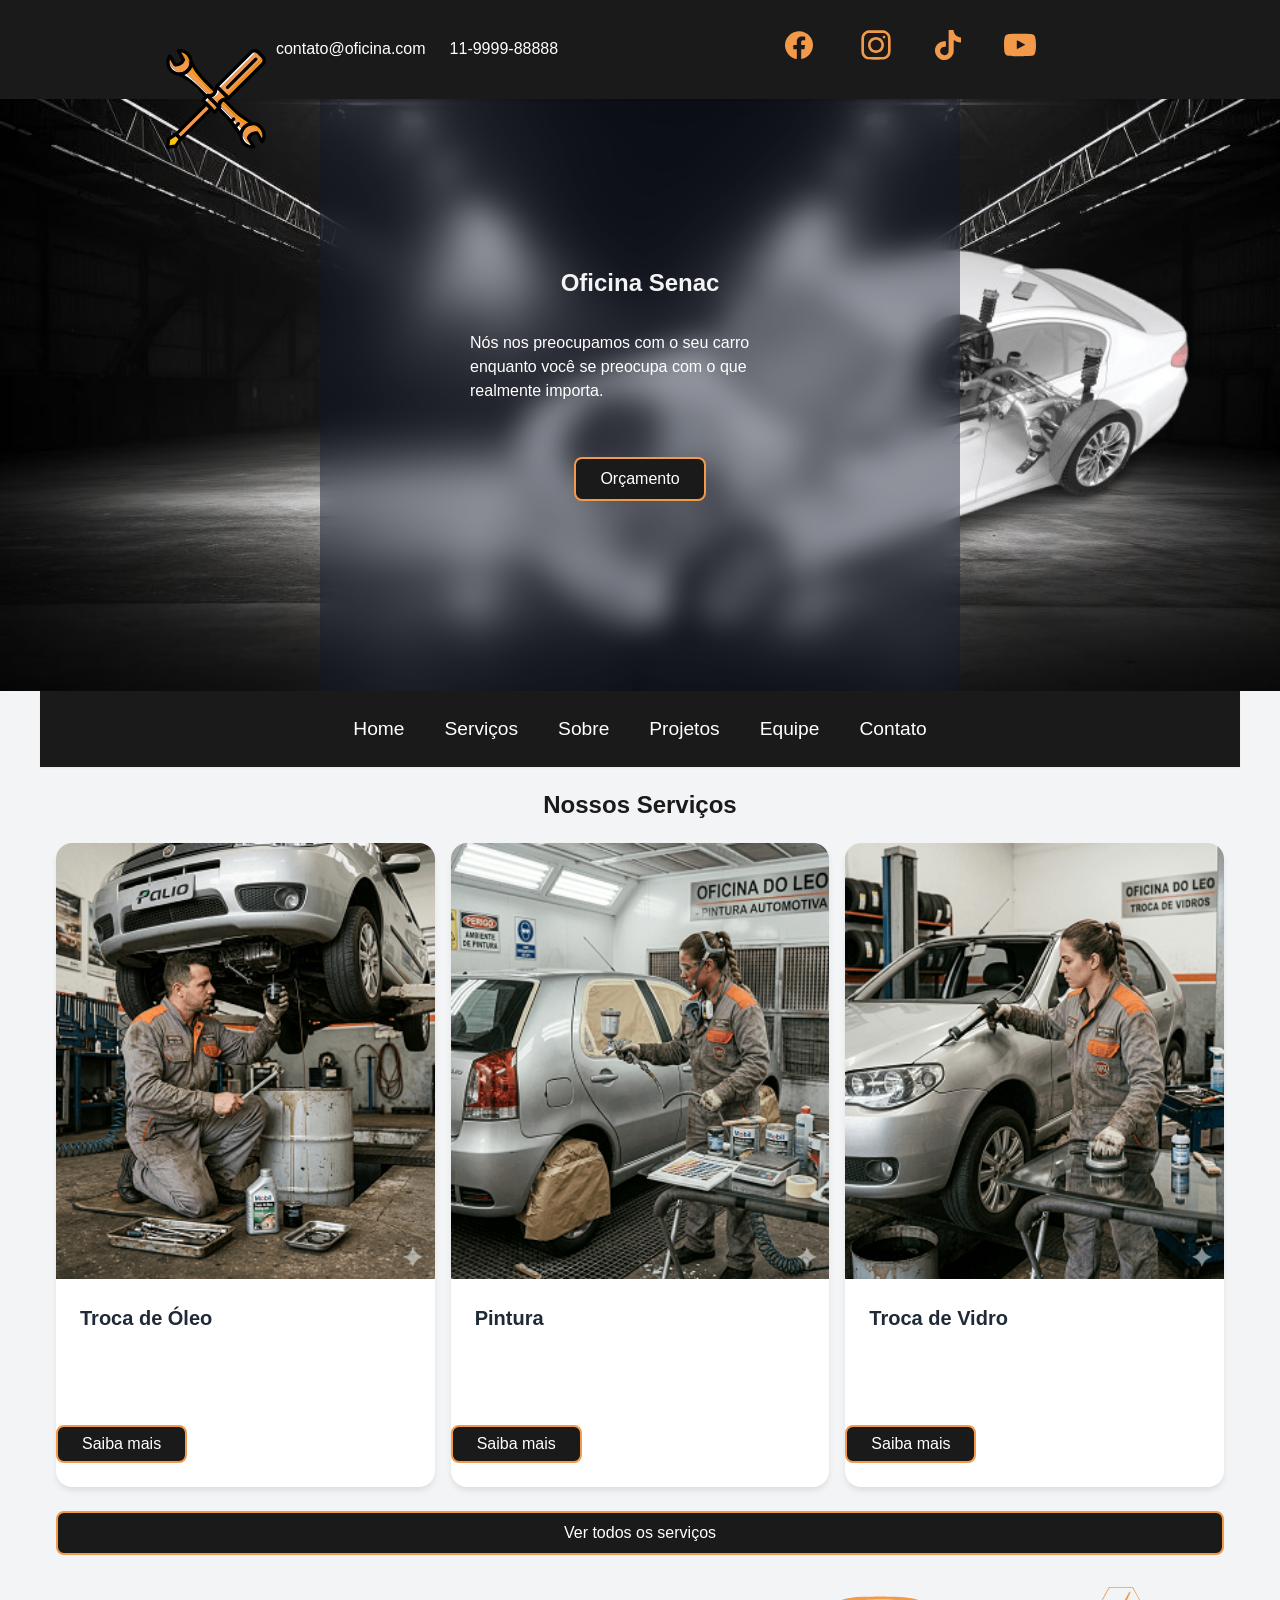
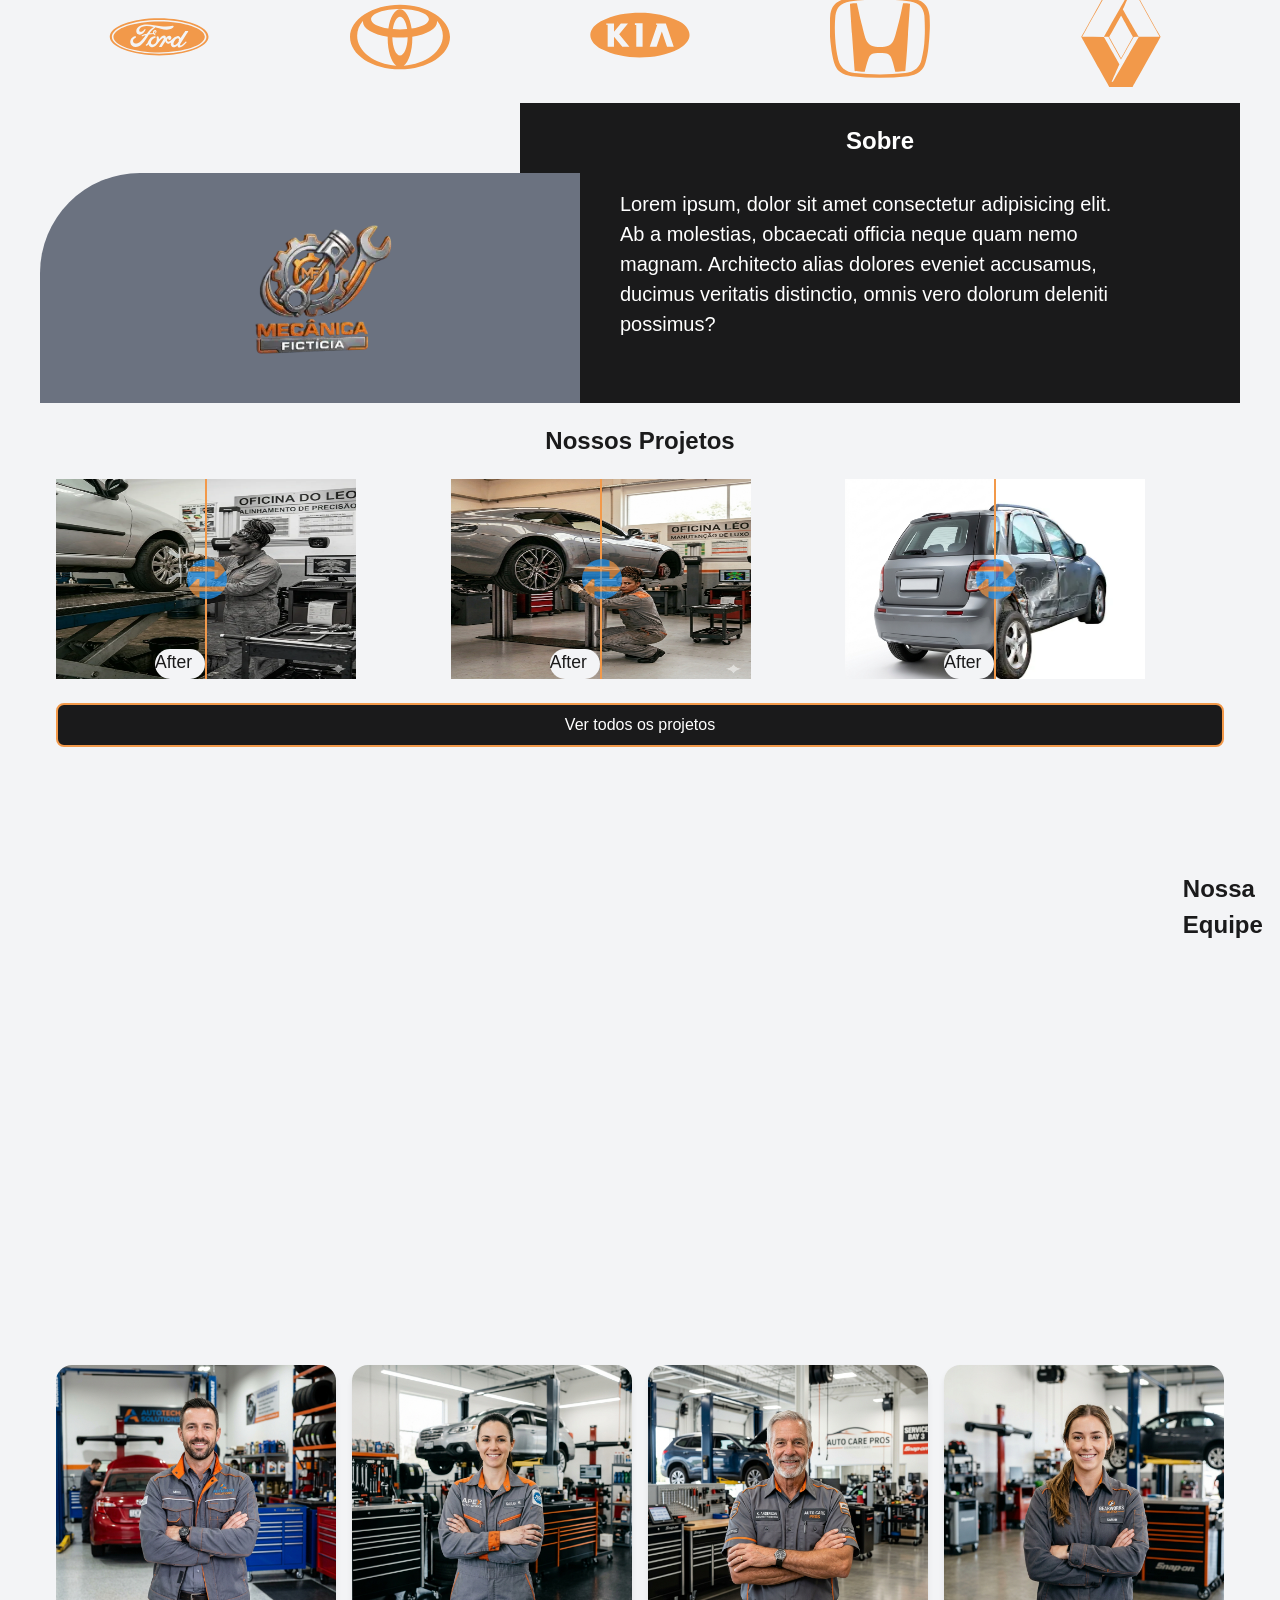
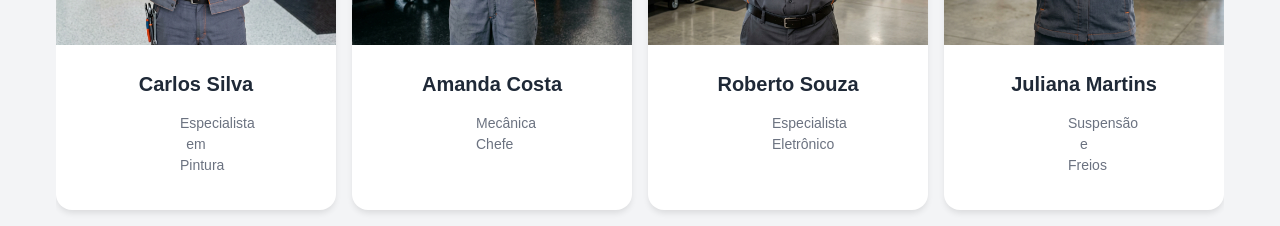
==== commit 6b5fd2da: "Feat: criação da Seção Equipe pela IA da Antigravity" ====
--- a/index.html
+++ b/index.html
@@ -132,7 +132,7 @@
             
         </section>
         <section class="bem-container revelar" id="precos">
-            <h2 style="text-align:center">Responsive Pricing Tables</h2>
+            <h2 style="text-align:center">Tabela de Preços</h2>
             <p style="text-align:center">Resize the browser window to see the effect.</p>
 
             <div class="columns">
@@ -172,7 +172,69 @@
             </div>
         </section>
         <section class="bem-container" id="equipe">
-
+            <h2 class="bem-titulo-h2">Nossa Equipe</h2>
+            <div class="bem-carousel-container">
+                <div class="bem-carousel-track">
+                    <!-- Originais -->
+                    <div class="bem-card bem-carousel-item">
+                        <img class="bem-card__image" src="assets/imagens/equipe/membro1_homem.png" alt="Carlos Silva">
+                        <div class="bem-card__body bem-text-center">
+                            <h3 class="bem-card__title">Carlos Silva</h3>
+                            <p class="bem-card__subtitle">Especialista em Pintura</p>
+                        </div>
+                    </div>
+                    <div class="bem-card bem-carousel-item">
+                        <img class="bem-card__image" src="assets/imagens/equipe/membro2_mulher.png" alt="Amanda Costa">
+                        <div class="bem-card__body bem-text-center">
+                            <h3 class="bem-card__title">Amanda Costa</h3>
+                            <p class="bem-card__subtitle">Mecânica Chefe</p>
+                        </div>
+                    </div>
+                    <div class="bem-card bem-carousel-item">
+                        <img class="bem-card__image" src="assets/imagens/equipe/membro3_homem.png" alt="Roberto Souza">
+                        <div class="bem-card__body bem-text-center">
+                            <h3 class="bem-card__title">Roberto Souza</h3>
+                            <p class="bem-card__subtitle">Especialista Eletrônico</p>
+                        </div>
+                    </div>
+                    <div class="bem-card bem-carousel-item">
+                        <img class="bem-card__image" src="assets/imagens/equipe/membro4_mulher.png" alt="Juliana Martins">
+                        <div class="bem-card__body bem-text-center">
+                            <h3 class="bem-card__title">Juliana Martins</h3>
+                            <p class="bem-card__subtitle">Suspensão e Freios</p>
+                        </div>
+                    </div>
+                    <!-- Clones (para o loop infinito) -->
+                    <div class="bem-card bem-carousel-item">
+                        <img class="bem-card__image" src="assets/imagens/equipe/membro1_homem.png" alt="Carlos Silva">
+                        <div class="bem-card__body bem-text-center">
+                            <h3 class="bem-card__title">Carlos Silva</h3>
+                            <p class="bem-card__subtitle">Especialista em Pintura</p>
+                        </div>
+                    </div>
+                    <div class="bem-card bem-carousel-item">
+                        <img class="bem-card__image" src="assets/imagens/equipe/membro2_mulher.png" alt="Amanda Costa">
+                        <div class="bem-card__body bem-text-center">
+                            <h3 class="bem-card__title">Amanda Costa</h3>
+                            <p class="bem-card__subtitle">Mecânica Chefe</p>
+                        </div>
+                    </div>
+                    <div class="bem-card bem-carousel-item">
+                        <img class="bem-card__image" src="assets/imagens/equipe/membro3_homem.png" alt="Roberto Souza">
+                        <div class="bem-card__body bem-text-center">
+                            <h3 class="bem-card__title">Roberto Souza</h3>
+                            <p class="bem-card__subtitle">Especialista Eletrônico</p>
+                        </div>
+                    </div>
+                    <div class="bem-card bem-carousel-item">
+                        <img class="bem-card__image" src="assets/imagens/equipe/membro4_mulher.png" alt="Juliana Martins">
+                        <div class="bem-card__body bem-text-center">
+                            <h3 class="bem-card__title">Juliana Martins</h3>
+                            <p class="bem-card__subtitle">Suspensão e Freios</p>
+                        </div>
+                    </div>
+                </div>
+            </div>
         </section>
         <section class="bem-container" id="contato">
 
--- a/assets/css/microframework.css
+++ b/assets/css/microframework.css
@@ -630,3 +630,34 @@
   }
 }
 
+
+
+/* --- Correcao Navbar Sticky --- */
+#navbar-principal-container,
+#navbar-secundaria-container {
+  display: contents;
+}
+
+/* --- Carrossel Infinito Equipe --- */
+.bem-carousel-container {
+  overflow: hidden;
+  width: 100%;
+  padding: var(--bem-spacing-md) 0;
+}
+.bem-carousel-track {
+  display: flex;
+  width: max-content;
+  animation: bem-marquee 20s linear infinite;
+  gap: var(--bem-spacing-md);
+}
+.bem-carousel-container:hover .bem-carousel-track {
+  animation-play-state: paused;
+}
+.bem-carousel-item {
+  width: 280px;
+  flex-shrink: 0;
+}
+@keyframes bem-marquee {
+  0% { transform: translateX(0); }
+  100% { transform: translateX(calc(-50% - (var(--bem-spacing-md) / 2))); }
+}
--- a/assets/css/microframework.css
+++ b/assets/css/microframework.css
@@ -630,3 +630,34 @@
   }
 }
 
+
+
+/* --- Correcao Navbar Sticky --- */
+#navbar-principal-container,
+#navbar-secundaria-container {
+  display: contents;
+}
+
+/* --- Carrossel Infinito Equipe --- */
+.bem-carousel-container {
+  overflow: hidden;
+  width: 100%;
+  padding: var(--bem-spacing-md) 0;
+}
+.bem-carousel-track {
+  display: flex;
+  width: max-content;
+  animation: bem-marquee 20s linear infinite;
+  gap: var(--bem-spacing-md);
+}
+.bem-carousel-container:hover .bem-carousel-track {
+  animation-play-state: paused;
+}
+.bem-carousel-item {
+  width: 280px;
+  flex-shrink: 0;
+}
+@keyframes bem-marquee {
+  0% { transform: translateX(0); }
+  100% { transform: translateX(calc(-50% - (var(--bem-spacing-md) / 2))); }
+}
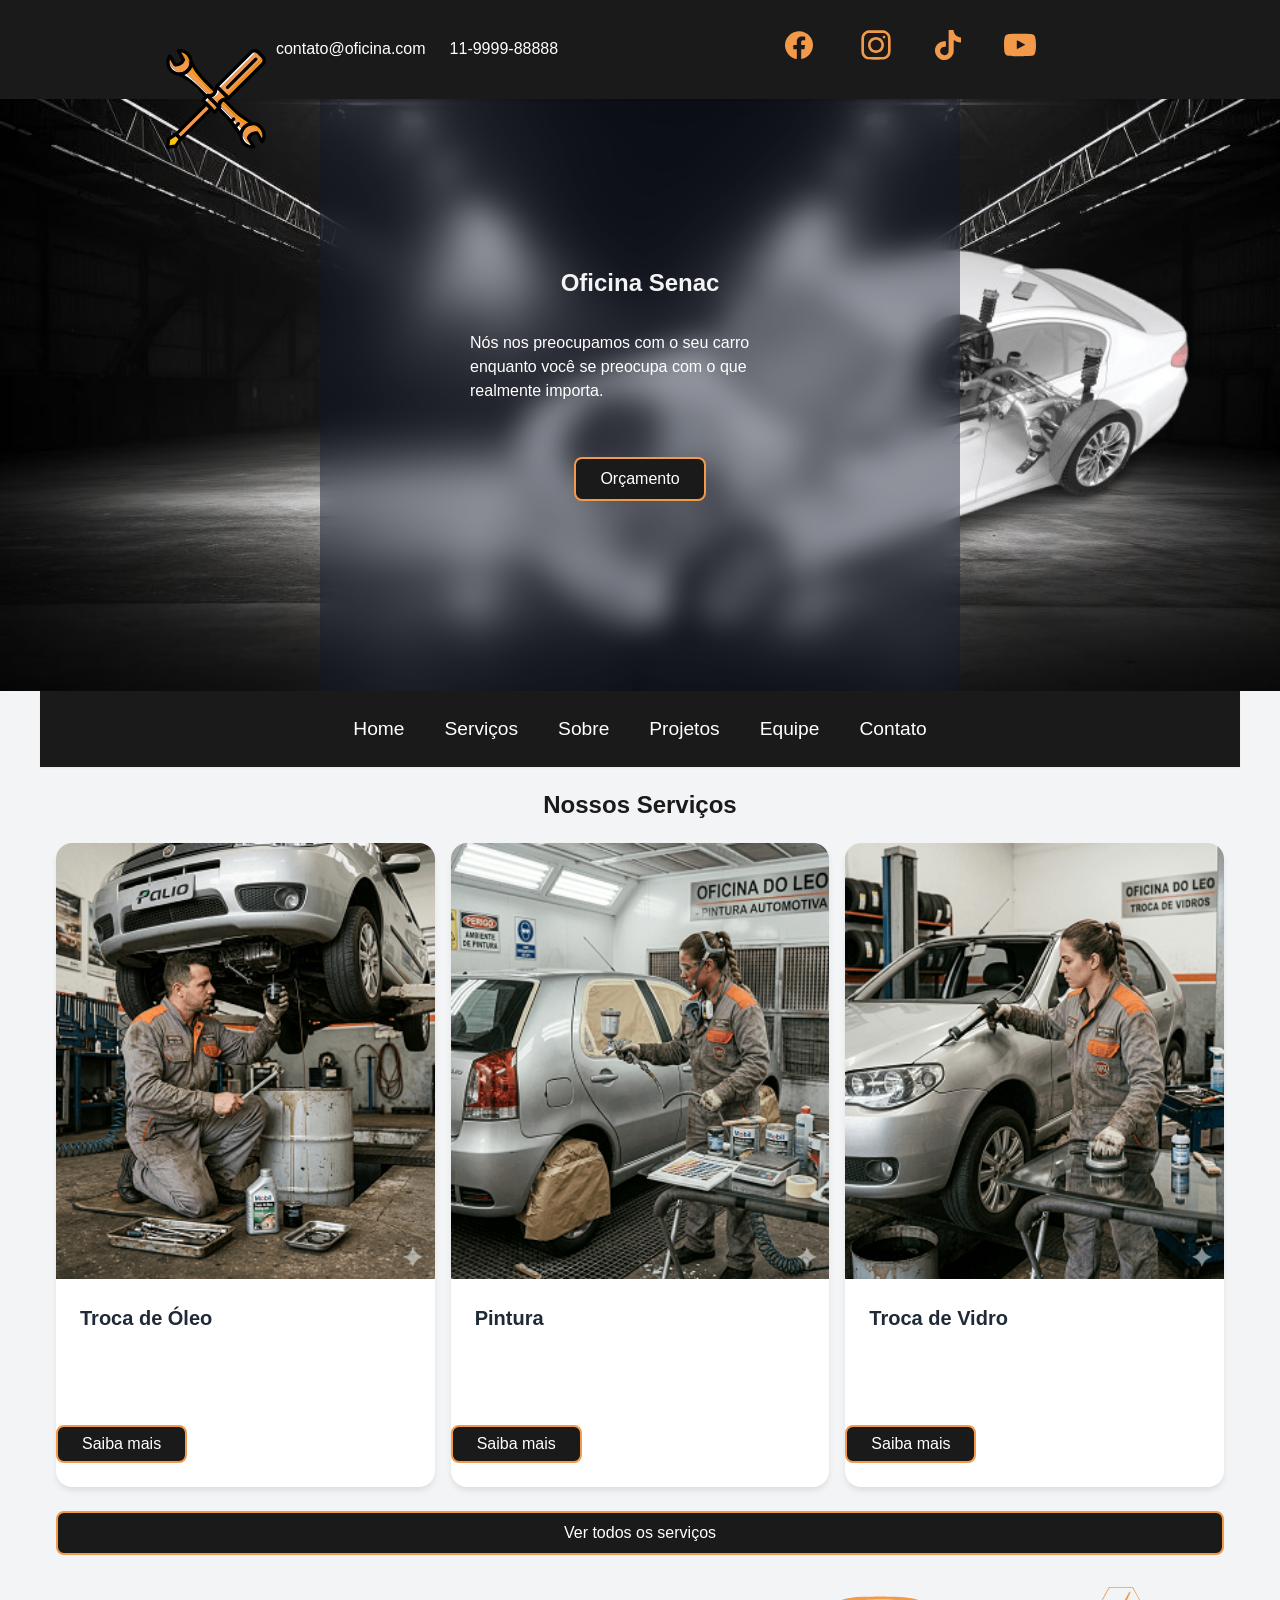
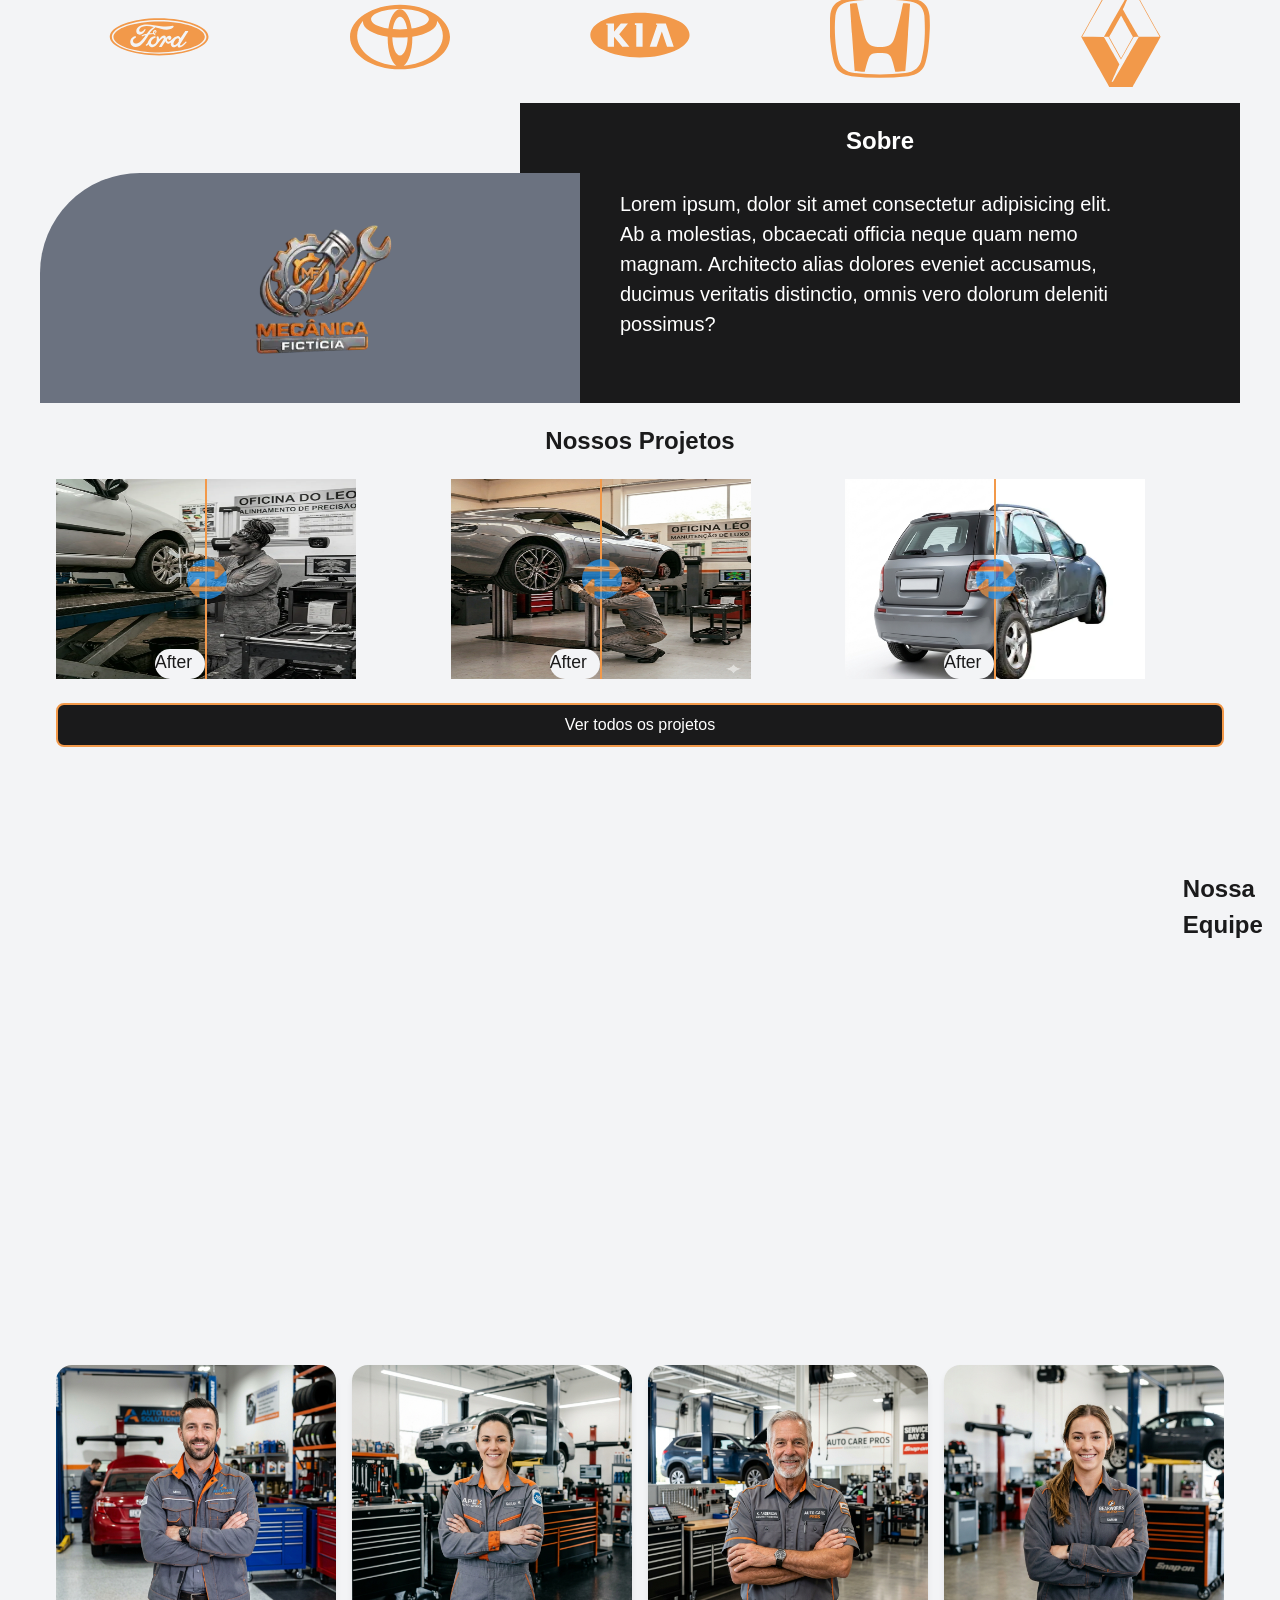
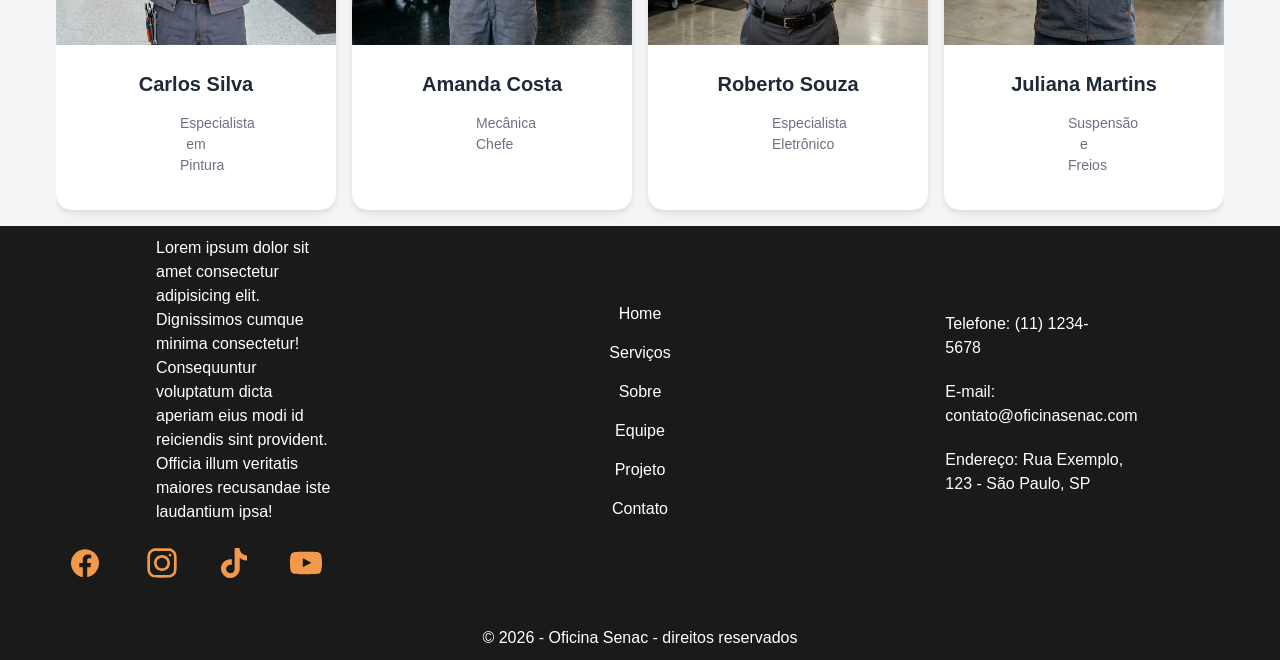
==== commit 1e14ca14: "Feat: criando o footer externo" ====
--- a/index.html
+++ b/index.html
@@ -25,7 +25,7 @@
 <body class="bem-cursor">
     <div id="navbar-principal-container"></div>
     <main>
-        <section class="bem-hero">
+        <section class="bem-hero" id="hero">
             <div class="bem-hero__titulo">
                 <h1>Oficina Senac</h1>
                 <p>Nós nos preocupamos com o seu carro enquanto você se preocupa com o que realmente importa.</p>
@@ -240,10 +240,12 @@
 
         </section>
      </main>
-     <footer>
-
+     <footer id="footer-container">
+       
      </footer>
+     <script src="assets/js/footer.js"></script>
      <script src="assets/js/navbar.js"></script>
+     
     <script src="assets/js/script.js"></script>
 </body>
 </html>
--- a/assets/css/microframework.css
+++ b/assets/css/microframework.css
@@ -661,3 +661,28 @@
   0% { transform: translateX(0); }
   100% { transform: translateX(calc(-50% - (var(--bem-spacing-md) / 2))); }
 }
+
+@media (max-width: 768px) {
+  .equipe-pista {
+    animation-duration: 20s;
+  }
+}
+
+#footer-container{
+  width: 100%;
+  background-color: var(--bem-bg);
+  display: flex;
+  flex-direction: column;
+  justify-content: center;
+  align-items: center;
+  gap: 15px;
+}
+
+.bem-navbar__footer{
+  list-style: none;
+  display: flex;
+  flex-direction: column;
+  align-items: center;
+  justify-content: center;
+  gap: 15px;
+}
--- a/assets/css/microframework.css
+++ b/assets/css/microframework.css
@@ -661,3 +661,28 @@
   0% { transform: translateX(0); }
   100% { transform: translateX(calc(-50% - (var(--bem-spacing-md) / 2))); }
 }
+
+@media (max-width: 768px) {
+  .equipe-pista {
+    animation-duration: 20s;
+  }
+}
+
+#footer-container{
+  width: 100%;
+  background-color: var(--bem-bg);
+  display: flex;
+  flex-direction: column;
+  justify-content: center;
+  align-items: center;
+  gap: 15px;
+}
+
+.bem-navbar__footer{
+  list-style: none;
+  display: flex;
+  flex-direction: column;
+  align-items: center;
+  justify-content: center;
+  gap: 15px;
+}
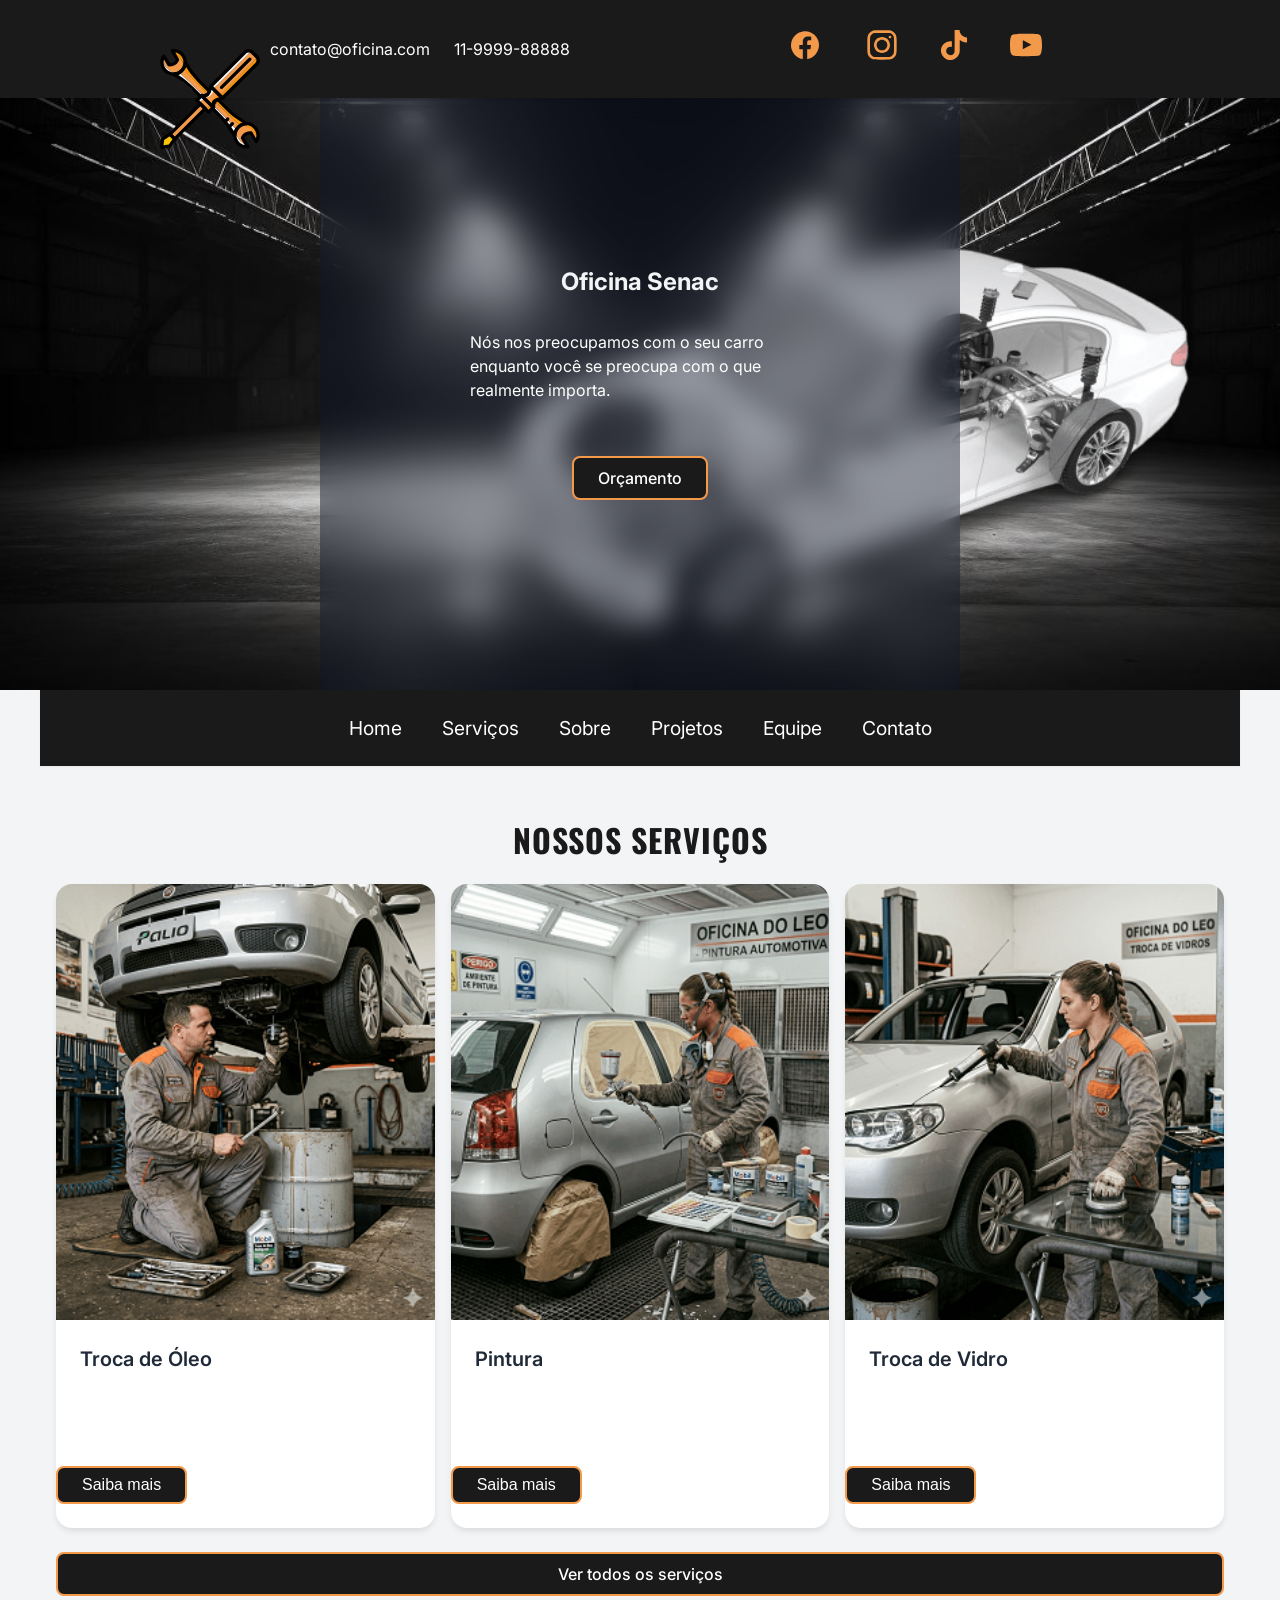
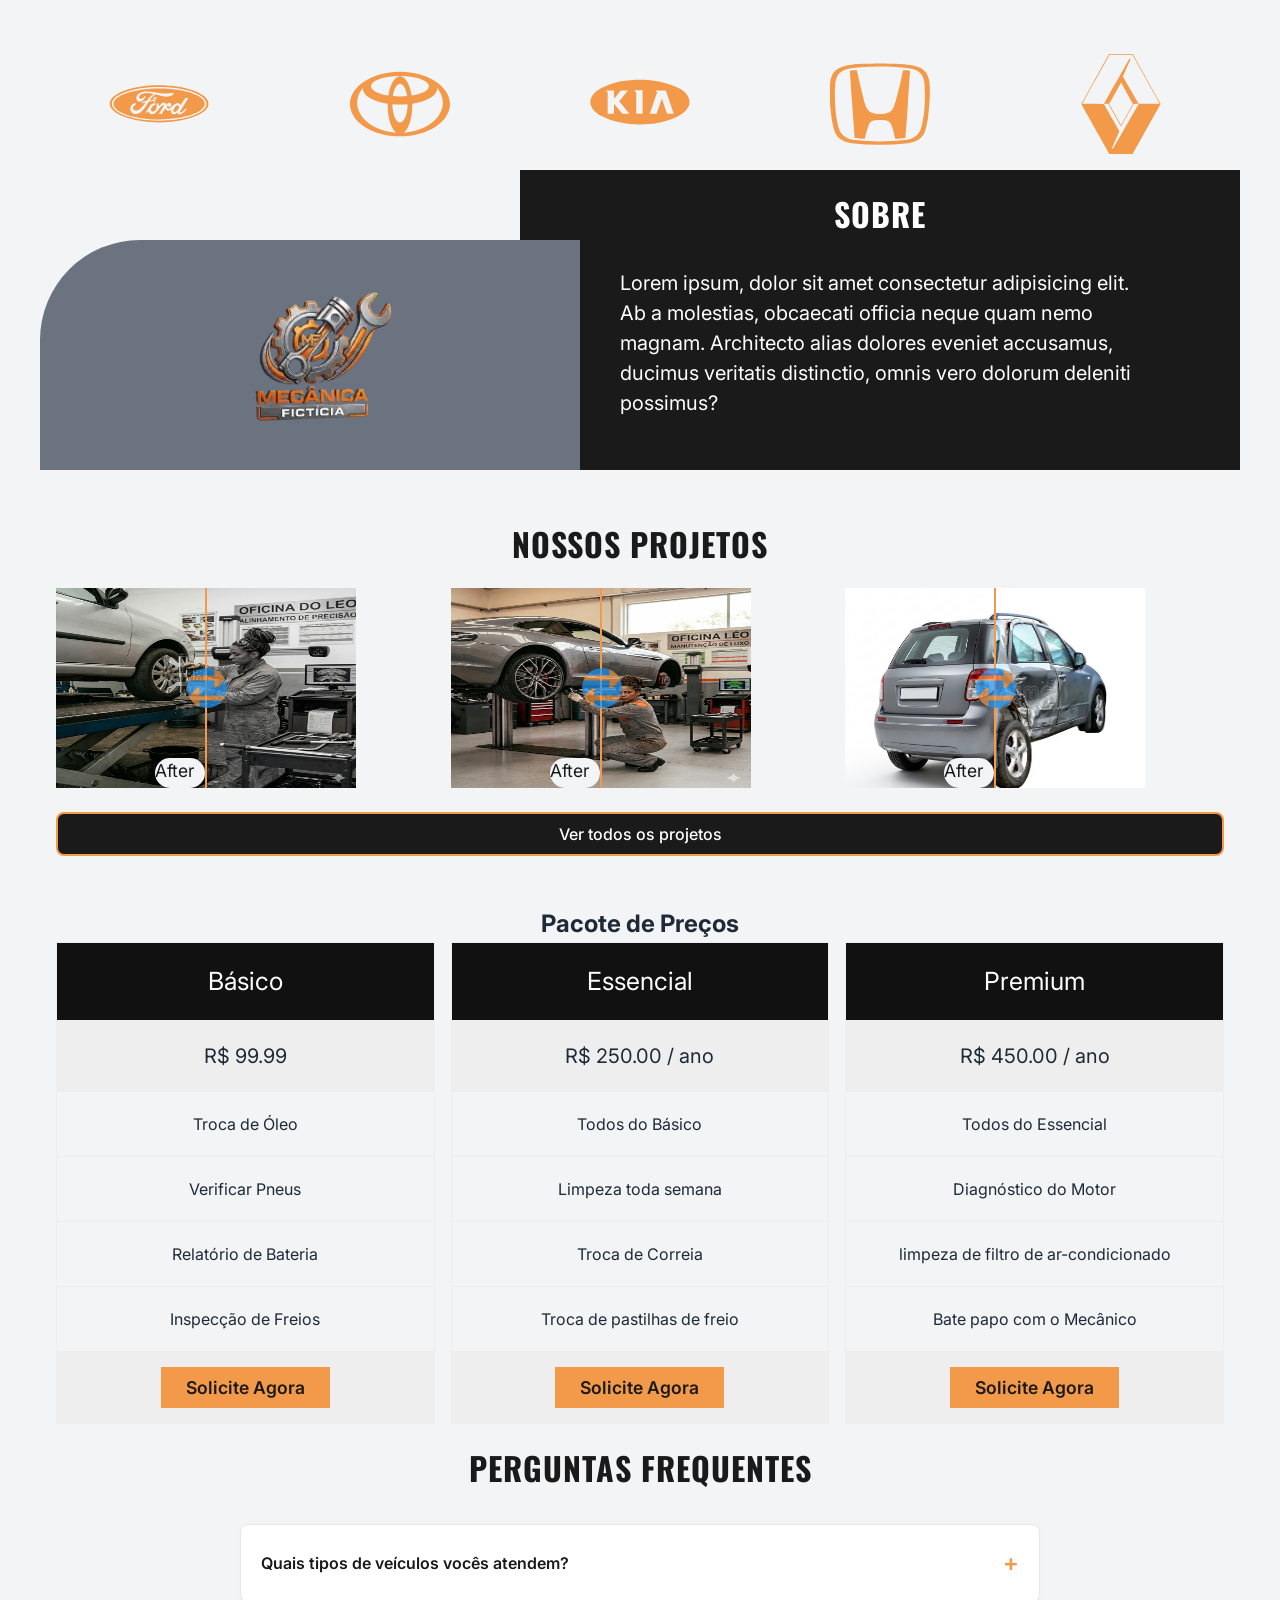
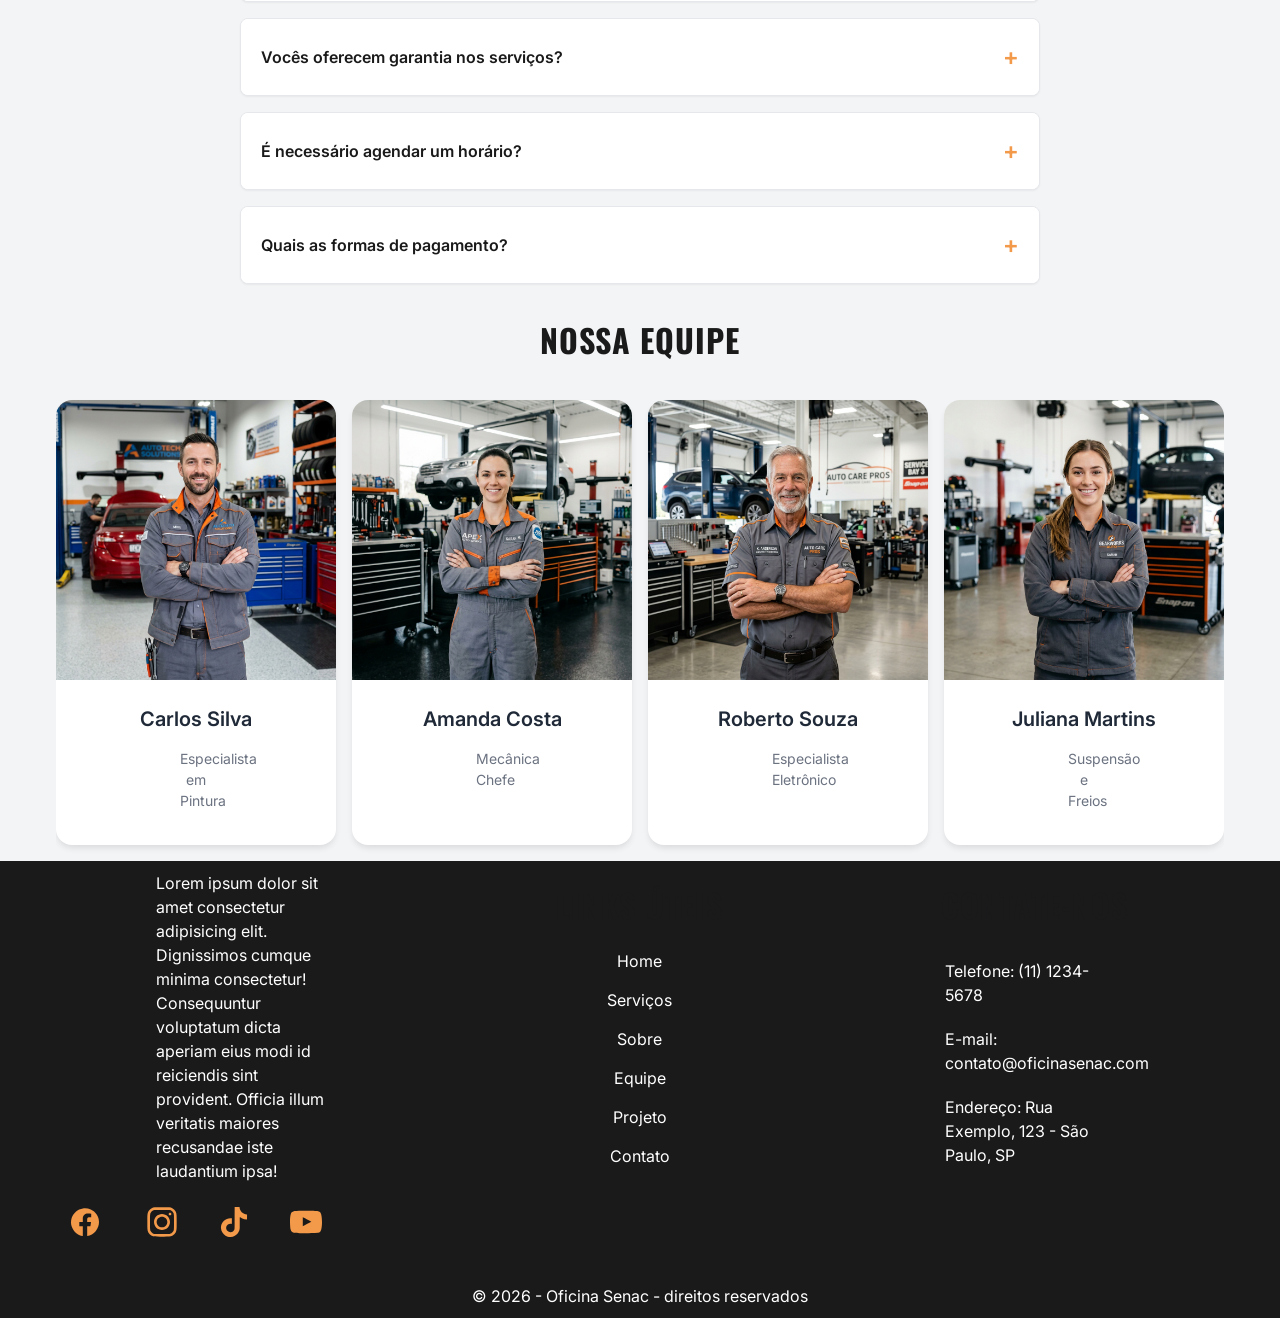
==== commit 02d7ee46: "Feat: navbar, contato e faq" ====
--- a/index.html
+++ b/index.html
@@ -16,6 +16,10 @@
     <meta name="twitter:description" content="Page description">
     <meta name="twitter:image" content="https://www.example.com/image.jpg">
 
+    <link rel="preconnect" href="https://fonts.googleapis.com">
+    <link rel="preconnect" href="https://fonts.gstatic.com" crossorigin>
+    <link href="https://fonts.googleapis.com/css2?family=Inter:wght@400;500;600;700&family=Oswald:wght@400;500;600;700&display=swap" rel="stylesheet">
+
     <link rel="preload" href="assets/css/microframework.css" as="style"
             onload="this.rel='stylesheet'">
     <noscript>
@@ -132,22 +136,20 @@
             
         </section>
         <section class="bem-container revelar" id="precos">
-            <h2 style="text-align:center">Tabela de Preços</h2>
-            <p style="text-align:center">Resize the browser window to see the effect.</p>
-
-            <div class="columns">
-            <ul class="price">
-                <li class="header">Básico</li>
-                <li class="grey">R$ 99.99</li>
-                <li>Troca de Óleo</li>
-                <li>Verificar Pneus</li>
-                <li>Relatório de Bateria</li>
-                <li>Inspecção de Freios</li>
-                <li class="grey"><a href="#" class="button">Solicite Agora</a></li>
-            </ul>
-            </div>
-
-            <div class="columns">
+            <h2 style="text-align:center">Pacote de Preços</h2>
+            <div class="bem-grid-auto">
+                <ul class="price">
+                    <li class="header">Básico</li>
+                    <li class="grey">R$ 99.99</li>
+                    <li>Troca de Óleo</li>
+                    <li>Verificar Pneus</li>
+                    <li>Relatório de Bateria</li>
+                    <li>Inspecção de Freios</li>
+                    <li class="grey"><a href="#" class="button">Solicite Agora</a></li>
+                </ul>
+            
+
+            
             <ul class="price">
                 <li class="header">Essencial</li>
                 <li class="grey">R$ 250.00 / ano</li>
@@ -157,9 +159,9 @@
                 <li>Troca de pastilhas de freio</li>
                 <li class="grey"><a href="#" class="button">Solicite Agora</a></li>
             </ul>
-            </div>
-
-            <div class="columns">
+            
+
+            
             <ul class="price">
                 <li class="header">Premium</li>
                 <li class="grey">R$ 450.00 / ano</li>
@@ -171,6 +173,37 @@
             </ul>
             </div>
         </section>
+
+        <section class="bem-container revelar" id="faq">
+            <h2 class="bem-titulo-h2">Perguntas Frequentes</h2>
+            <div class="bem-faq-container">
+                <details class="bem-faq-item">
+                    <summary class="bem-faq-question">Quais tipos de veículos vocês atendem?</summary>
+                    <div class="bem-faq-answer">
+                        <p>Atendemos todas as marcas e modelos nacionais e importados, com especialização em mecânica geral e eletrônica embarcada.</p>
+                    </div>
+                </details>
+                <details class="bem-faq-item">
+                    <summary class="bem-faq-question">Vocês oferecem garantia nos serviços?</summary>
+                    <div class="bem-faq-answer">
+                        <p>Sim, todos os nossos serviços possuem garantia de 90 dias para mão de obra, além da garantia específica dos fabricantes para as peças substituídas.</p>
+                    </div>
+                </details>
+                <details class="bem-faq-item">
+                    <summary class="bem-faq-question">É necessário agendar um horário?</summary>
+                    <div class="bem-faq-answer">
+                        <p>Recomendamos o agendamento para garantir agilidade no atendimento, mas também recebemos veículos para diagnósticos de emergência conforme disponibilidade.</p>
+                    </div>
+                </details>
+                <details class="bem-faq-item">
+                    <summary class="bem-faq-question">Quais as formas de pagamento?</summary>
+                    <div class="bem-faq-answer">
+                        <p>Aceitamos cartões de crédito (com parcelamento em até 10x), débito, PIX e faturamento para empresas parceiras.</p>
+                    </div>
+                </details>
+            </div>
+        </section>
+
         <section class="bem-container" id="equipe">
             <h2 class="bem-titulo-h2">Nossa Equipe</h2>
             <div class="bem-carousel-container">
--- a/assets/css/microframework.css
+++ b/assets/css/microframework.css
@@ -19,7 +19,8 @@
   --bem-spacing-md:1rem;
   --bem-spacing-lg:1.5rem;
   --bem-spacing-xl:2rem;
-  --bem-font-base:-apple-system, BlinkMacSystemFont, 'Segoe UI', Roboto, Oxygen, Ubuntu, Cantarell, sans-serif;
+  --bem-font-base: 'Inter', -apple-system, BlinkMacSystemFont, 'Segoe UI', Roboto, Oxygen, Ubuntu, Cantarell, sans-serif;
+  --bem-font-heading: 'Oswald', sans-serif;
   --bem-font-mono:'Courier New', monospace;
   --bem-radius-sm:.25rem;
   --bem-radius-md:.5rem;
@@ -172,12 +173,15 @@
   */
   transform: scale(1.5) translate(50px, -30px) ;
 }
-.bem-titulo-h2{
+.bem-titulo-h2 {
+  font-family: var(--bem-font-heading);
+  text-transform: uppercase;
+  letter-spacing: 1px;
   display: flex;
   align-items: center;
   justify-content: center;
   margin: 20px;
-  font-size: 1.5rem;
+  font-size: 2rem;
   color: var(--bem-primary);
 }
 .bem-container{
@@ -494,6 +498,11 @@
 
 #projetos{
   position: relative;
+  margin: 50px auto;
+}
+
+#servicos{
+  margin: 50px auto;
 }
 
 .img-comp-container {
@@ -678,6 +687,104 @@
   gap: 15px;
 }
 
+/* --- FAQ Styles --- */
+.bem-faq-container {
+  max-width: 800px;
+  margin: 2rem auto;
+  display: flex;
+  flex-direction: column;
+  gap: 1rem;
+}
+
+.bem-faq-item {
+  background: var(--bem-surface);
+  border-radius: var(--bem-radius-md);
+  box-shadow: var(--bem-shadow-sm);
+  overflow: hidden;
+  transition: var(--transition);
+  border: 1px solid var(--bem-border);
+}
+
+.bem-faq-question {
+  padding: 1.25rem;
+  font-weight: 600;
+  cursor: pointer;
+  list-style: none;
+  display: flex;
+  justify-content: space-between;
+  align-items: center;
+  background: var(--bem-surface);
+  color: var(--bem-primary);
+}
+
+.bem-faq-question::-webkit-details-marker {
+  display: none;
+}
+
+.bem-faq-question::after {
+  content: '+';
+  font-size: 1.5rem;
+  color: var(--bem-tertiary);
+  transition: transform 0.3s ease;
+}
+
+.bem-faq-item[open] .bem-faq-question::after {
+  transform: rotate(45deg);
+}
+
+.bem-faq-answer {
+  padding: 0 1.25rem 1.25rem;
+  color: var(--bem-text-muted);
+  border-top: 1px solid var(--bem-border);
+  animation: bem-fade-in 0.4s ease;
+}
+
+.bem-faq-answer p {
+  padding: 1rem 0;
+  color: var(--bem-text);
+}
+
+/* --- Modern Form Styles (Glassmorphism) --- */
+.bem-form-container {
+  background: var(--bem-bg-glass);
+  padding: 3rem;
+  border-radius: var(--bem-radius-lg);
+  box-shadow: var(--bem-shadow-lg);
+  border: 1px solid rgba(255, 255, 255, 0.1);
+  max-width: 600px;
+  margin: 2rem auto;
+}
+
+.bem-form-modern .bem-form__group {
+  position: relative;
+  margin-bottom: 1.5rem;
+}
+
+.bem-form-modern .bem-form__input,
+.bem-form-modern .bem-form__textarea {
+  background: rgba(255, 255, 255, 0.05);
+  border: 1px solid rgba(255, 255, 255, 0.1);
+  color: var(--bem-light);
+  padding: 1.25rem;
+  border-radius: var(--bem-radius-md);
+}
+
+.bem-form-modern .bem-form__input:focus,
+.bem-form-modern .bem-form__textarea:focus {
+  background: rgba(255, 255, 255, 0.1);
+  border-color: var(--bem-tertiary);
+  outline: none;
+  box-shadow: 0 0 0 4px rgba(242, 153, 74, 0.2);
+}
+
+.bem-form-modern .bem-form__label {
+  color: var(--bem-tertiary);
+  font-weight: 600;
+  text-transform: uppercase;
+  font-size: 0.75rem;
+  letter-spacing: 1px;
+}
+
 .bem-navbar__footer{
   list-style: none;
   display: flex;
--- a/assets/css/microframework.css
+++ b/assets/css/microframework.css
@@ -19,7 +19,8 @@
   --bem-spacing-md:1rem;
   --bem-spacing-lg:1.5rem;
   --bem-spacing-xl:2rem;
-  --bem-font-base:-apple-system, BlinkMacSystemFont, 'Segoe UI', Roboto, Oxygen, Ubuntu, Cantarell, sans-serif;
+  --bem-font-base: 'Inter', -apple-system, BlinkMacSystemFont, 'Segoe UI', Roboto, Oxygen, Ubuntu, Cantarell, sans-serif;
+  --bem-font-heading: 'Oswald', sans-serif;
   --bem-font-mono:'Courier New', monospace;
   --bem-radius-sm:.25rem;
   --bem-radius-md:.5rem;
@@ -172,12 +173,15 @@
   */
   transform: scale(1.5) translate(50px, -30px) ;
 }
-.bem-titulo-h2{
+.bem-titulo-h2 {
+  font-family: var(--bem-font-heading);
+  text-transform: uppercase;
+  letter-spacing: 1px;
   display: flex;
   align-items: center;
   justify-content: center;
   margin: 20px;
-  font-size: 1.5rem;
+  font-size: 2rem;
   color: var(--bem-primary);
 }
 .bem-container{
@@ -494,6 +498,11 @@
 
 #projetos{
   position: relative;
+  margin: 50px auto;
+}
+
+#servicos{
+  margin: 50px auto;
 }
 
 .img-comp-container {
@@ -678,6 +687,104 @@
   gap: 15px;
 }
 
+/* --- FAQ Styles --- */
+.bem-faq-container {
+  max-width: 800px;
+  margin: 2rem auto;
+  display: flex;
+  flex-direction: column;
+  gap: 1rem;
+}
+
+.bem-faq-item {
+  background: var(--bem-surface);
+  border-radius: var(--bem-radius-md);
+  box-shadow: var(--bem-shadow-sm);
+  overflow: hidden;
+  transition: var(--transition);
+  border: 1px solid var(--bem-border);
+}
+
+.bem-faq-question {
+  padding: 1.25rem;
+  font-weight: 600;
+  cursor: pointer;
+  list-style: none;
+  display: flex;
+  justify-content: space-between;
+  align-items: center;
+  background: var(--bem-surface);
+  color: var(--bem-primary);
+}
+
+.bem-faq-question::-webkit-details-marker {
+  display: none;
+}
+
+.bem-faq-question::after {
+  content: '+';
+  font-size: 1.5rem;
+  color: var(--bem-tertiary);
+  transition: transform 0.3s ease;
+}
+
+.bem-faq-item[open] .bem-faq-question::after {
+  transform: rotate(45deg);
+}
+
+.bem-faq-answer {
+  padding: 0 1.25rem 1.25rem;
+  color: var(--bem-text-muted);
+  border-top: 1px solid var(--bem-border);
+  animation: bem-fade-in 0.4s ease;
+}
+
+.bem-faq-answer p {
+  padding: 1rem 0;
+  color: var(--bem-text);
+}
+
+/* --- Modern Form Styles (Glassmorphism) --- */
+.bem-form-container {
+  background: var(--bem-bg-glass);
+  padding: 3rem;
+  border-radius: var(--bem-radius-lg);
+  box-shadow: var(--bem-shadow-lg);
+  border: 1px solid rgba(255, 255, 255, 0.1);
+  max-width: 600px;
+  margin: 2rem auto;
+}
+
+.bem-form-modern .bem-form__group {
+  position: relative;
+  margin-bottom: 1.5rem;
+}
+
+.bem-form-modern .bem-form__input,
+.bem-form-modern .bem-form__textarea {
+  background: rgba(255, 255, 255, 0.05);
+  border: 1px solid rgba(255, 255, 255, 0.1);
+  color: var(--bem-light);
+  padding: 1.25rem;
+  border-radius: var(--bem-radius-md);
+}
+
+.bem-form-modern .bem-form__input:focus,
+.bem-form-modern .bem-form__textarea:focus {
+  background: rgba(255, 255, 255, 0.1);
+  border-color: var(--bem-tertiary);
+  outline: none;
+  box-shadow: 0 0 0 4px rgba(242, 153, 74, 0.2);
+}
+
+.bem-form-modern .bem-form__label {
+  color: var(--bem-tertiary);
+  font-weight: 600;
+  text-transform: uppercase;
+  font-size: 0.75rem;
+  letter-spacing: 1px;
+}
+
 .bem-navbar__footer{
   list-style: none;
   display: flex;
